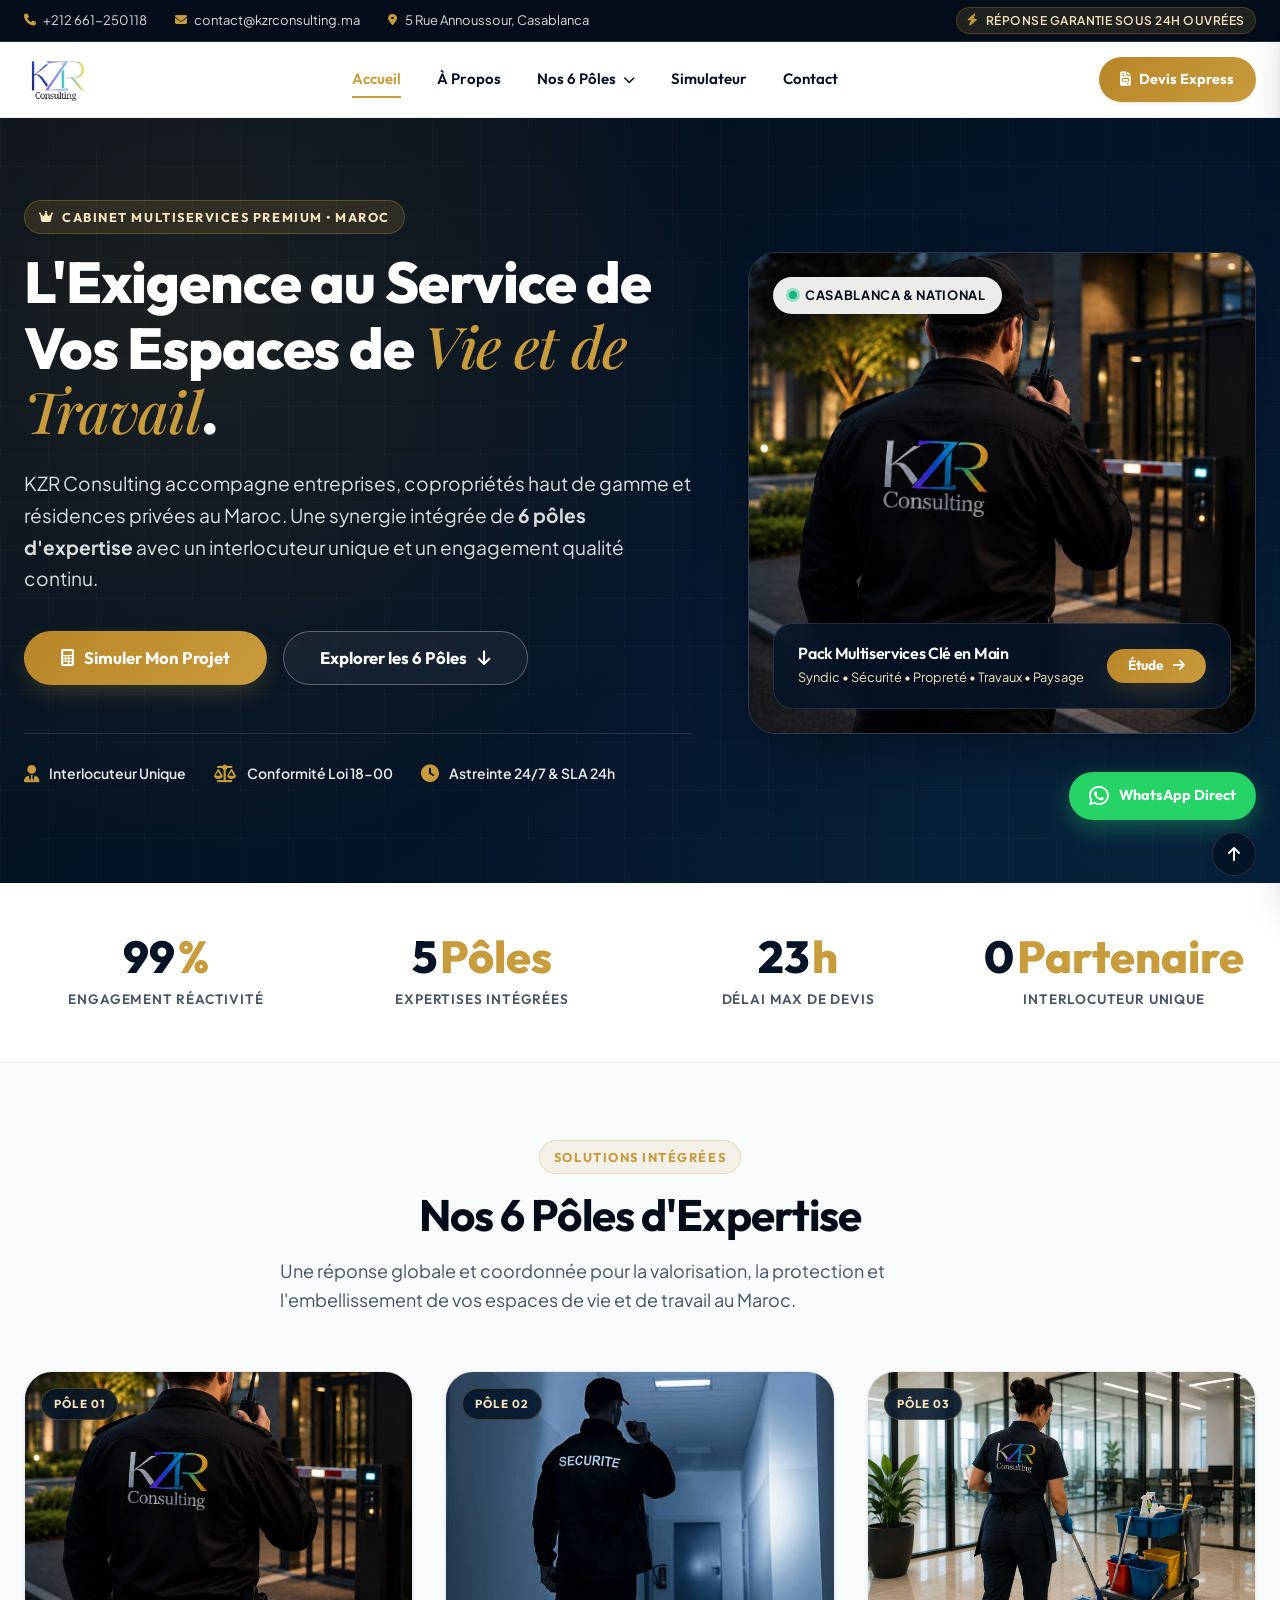
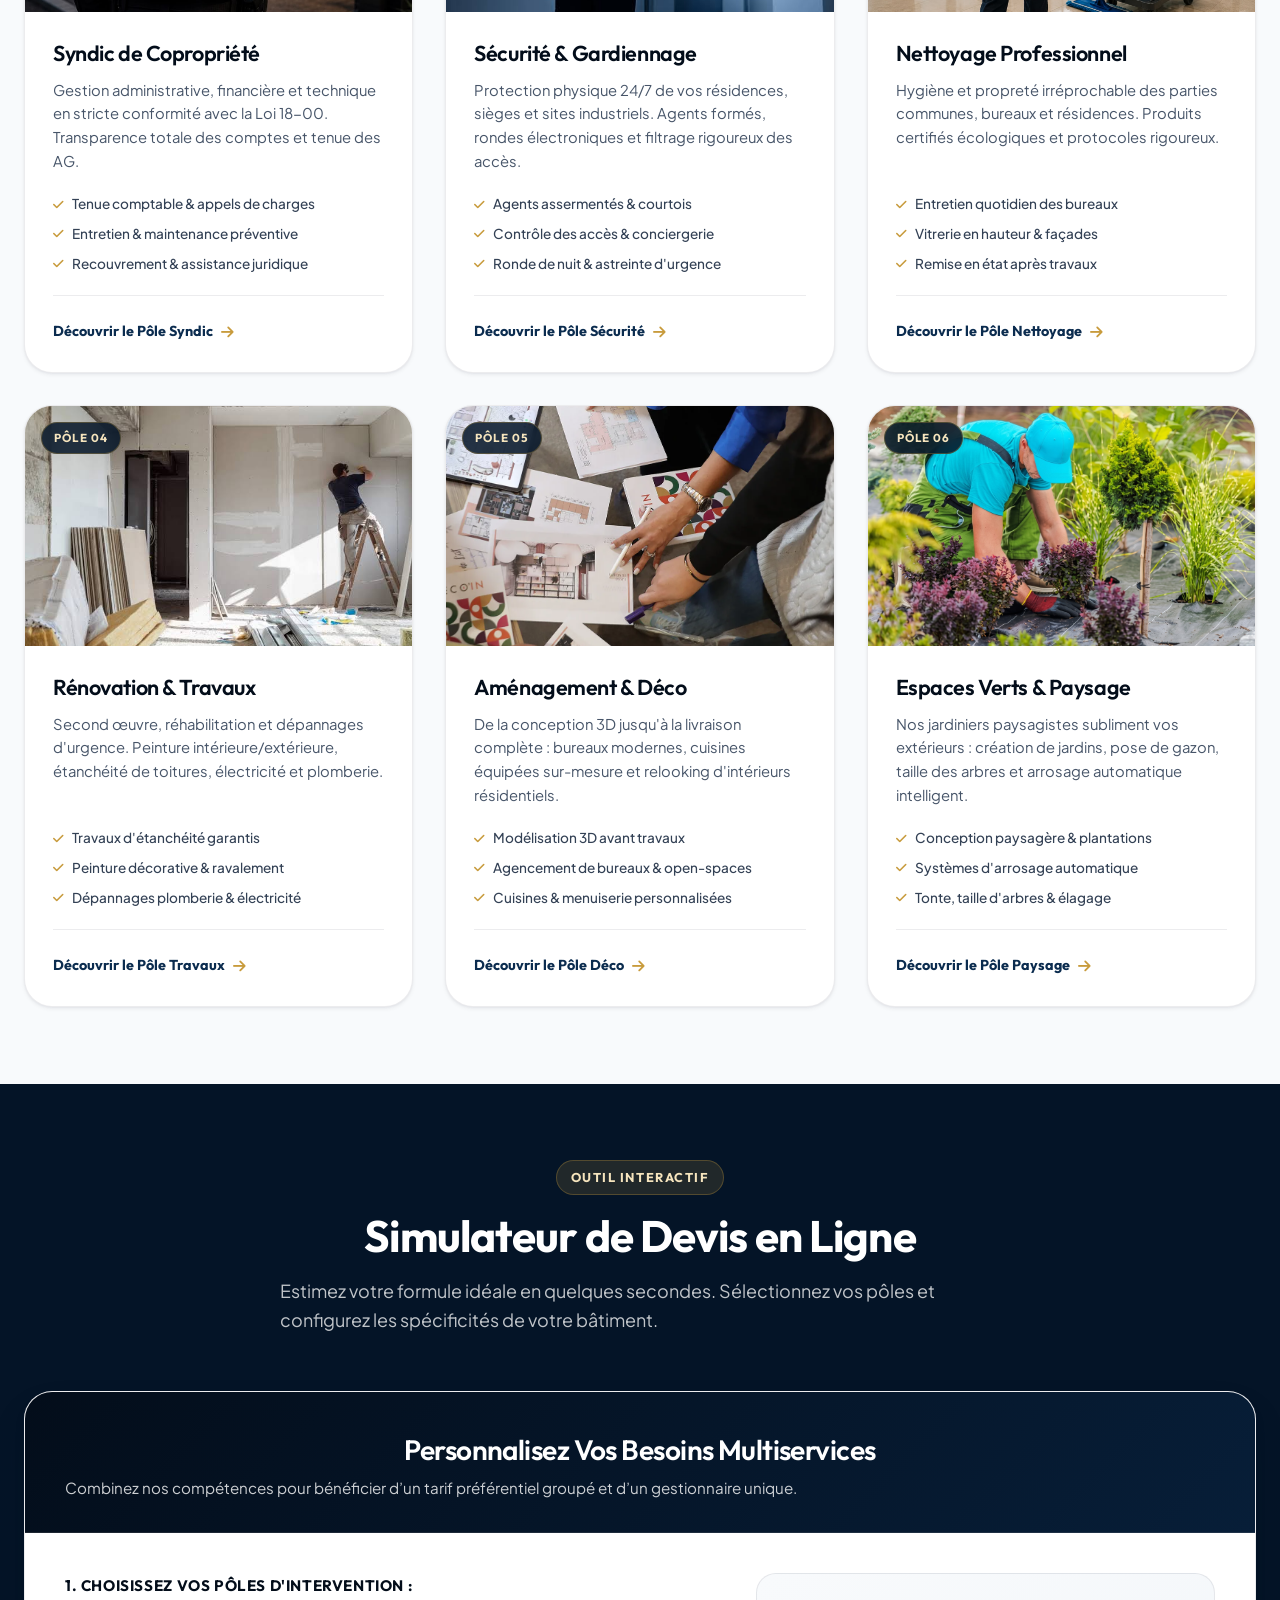
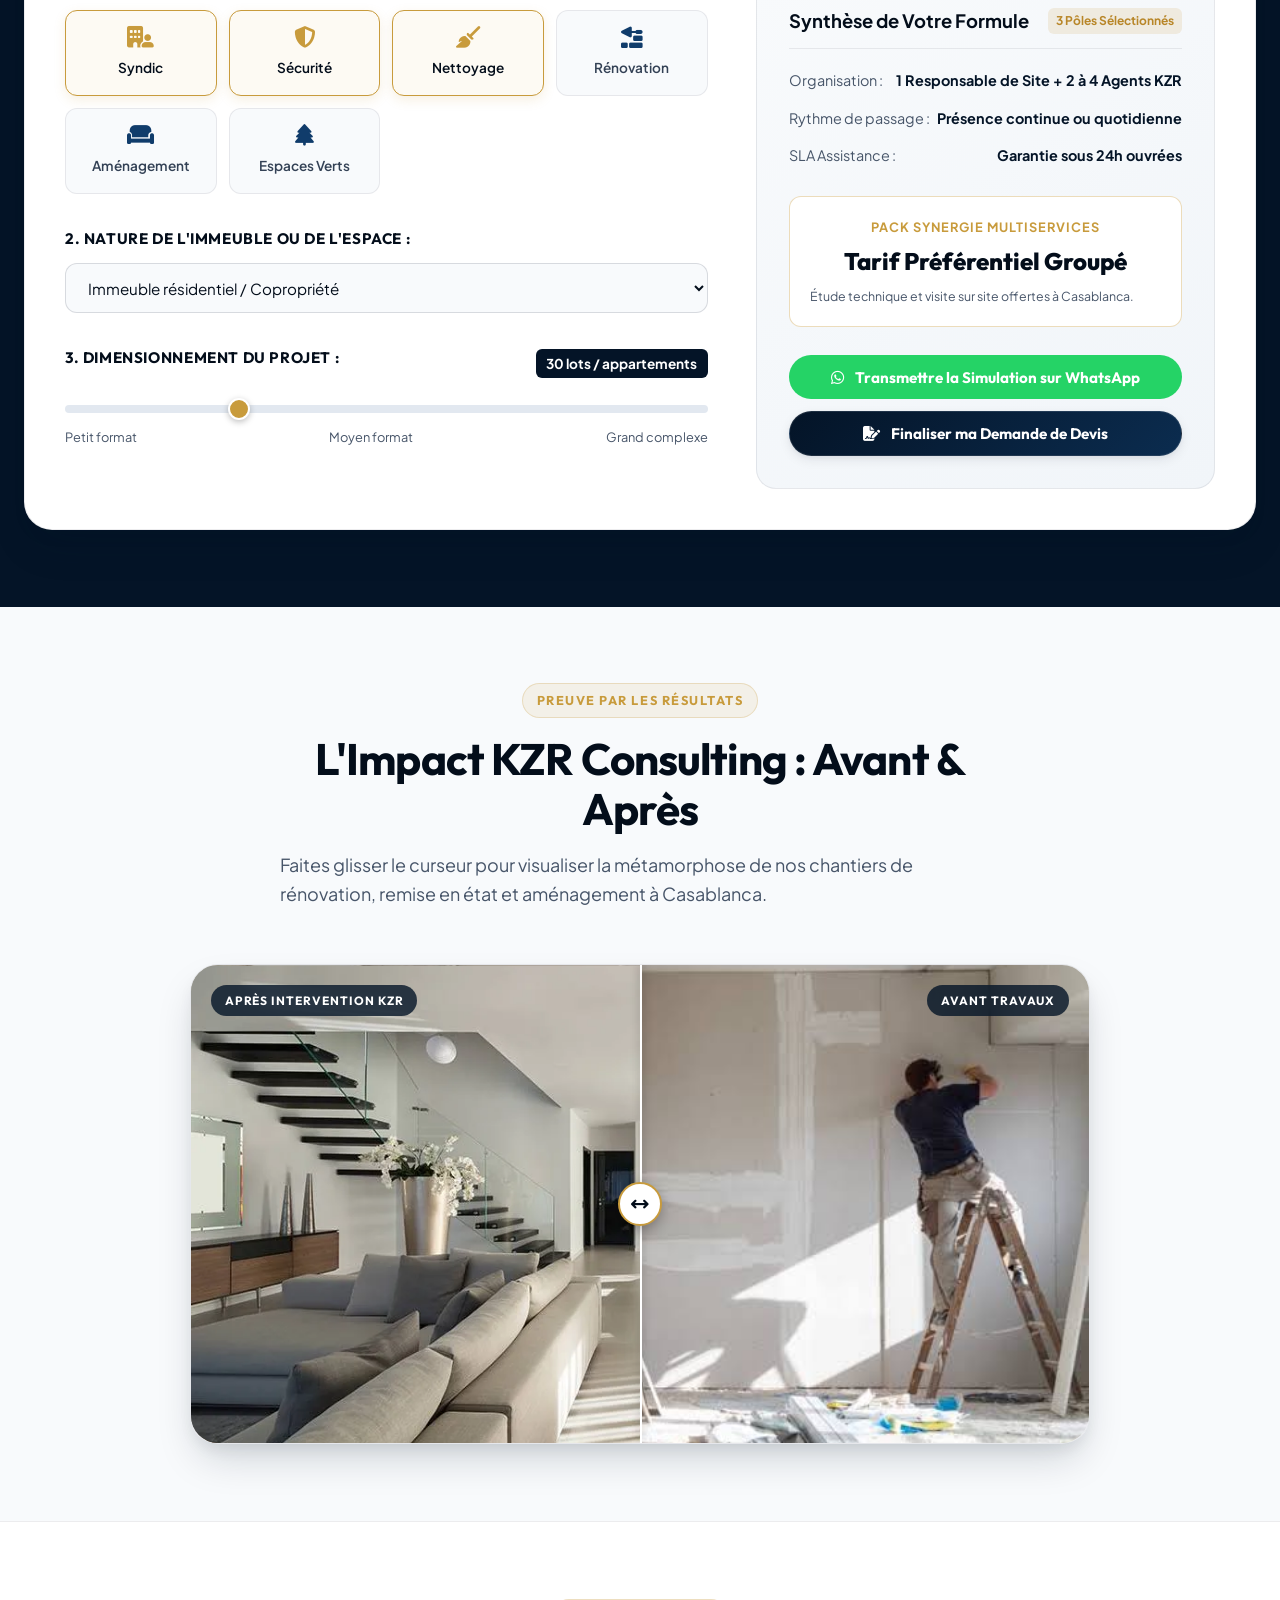
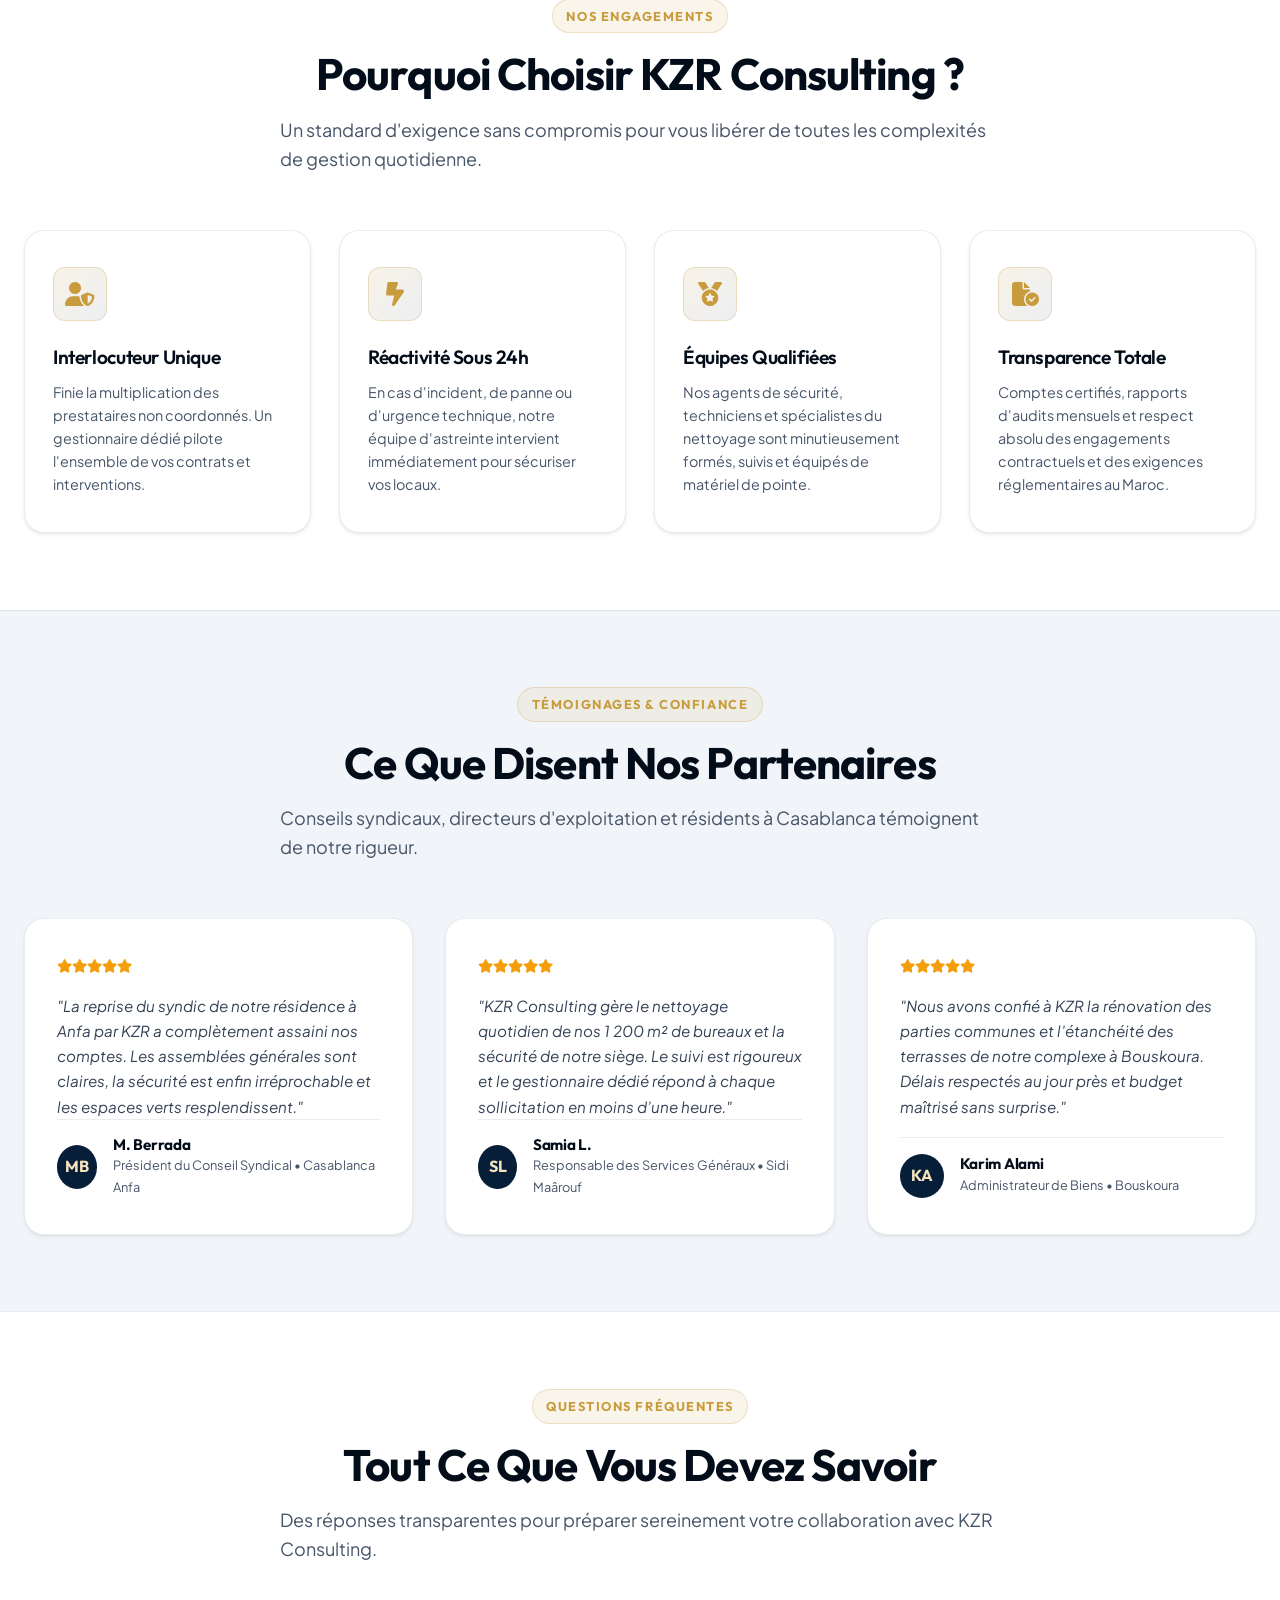
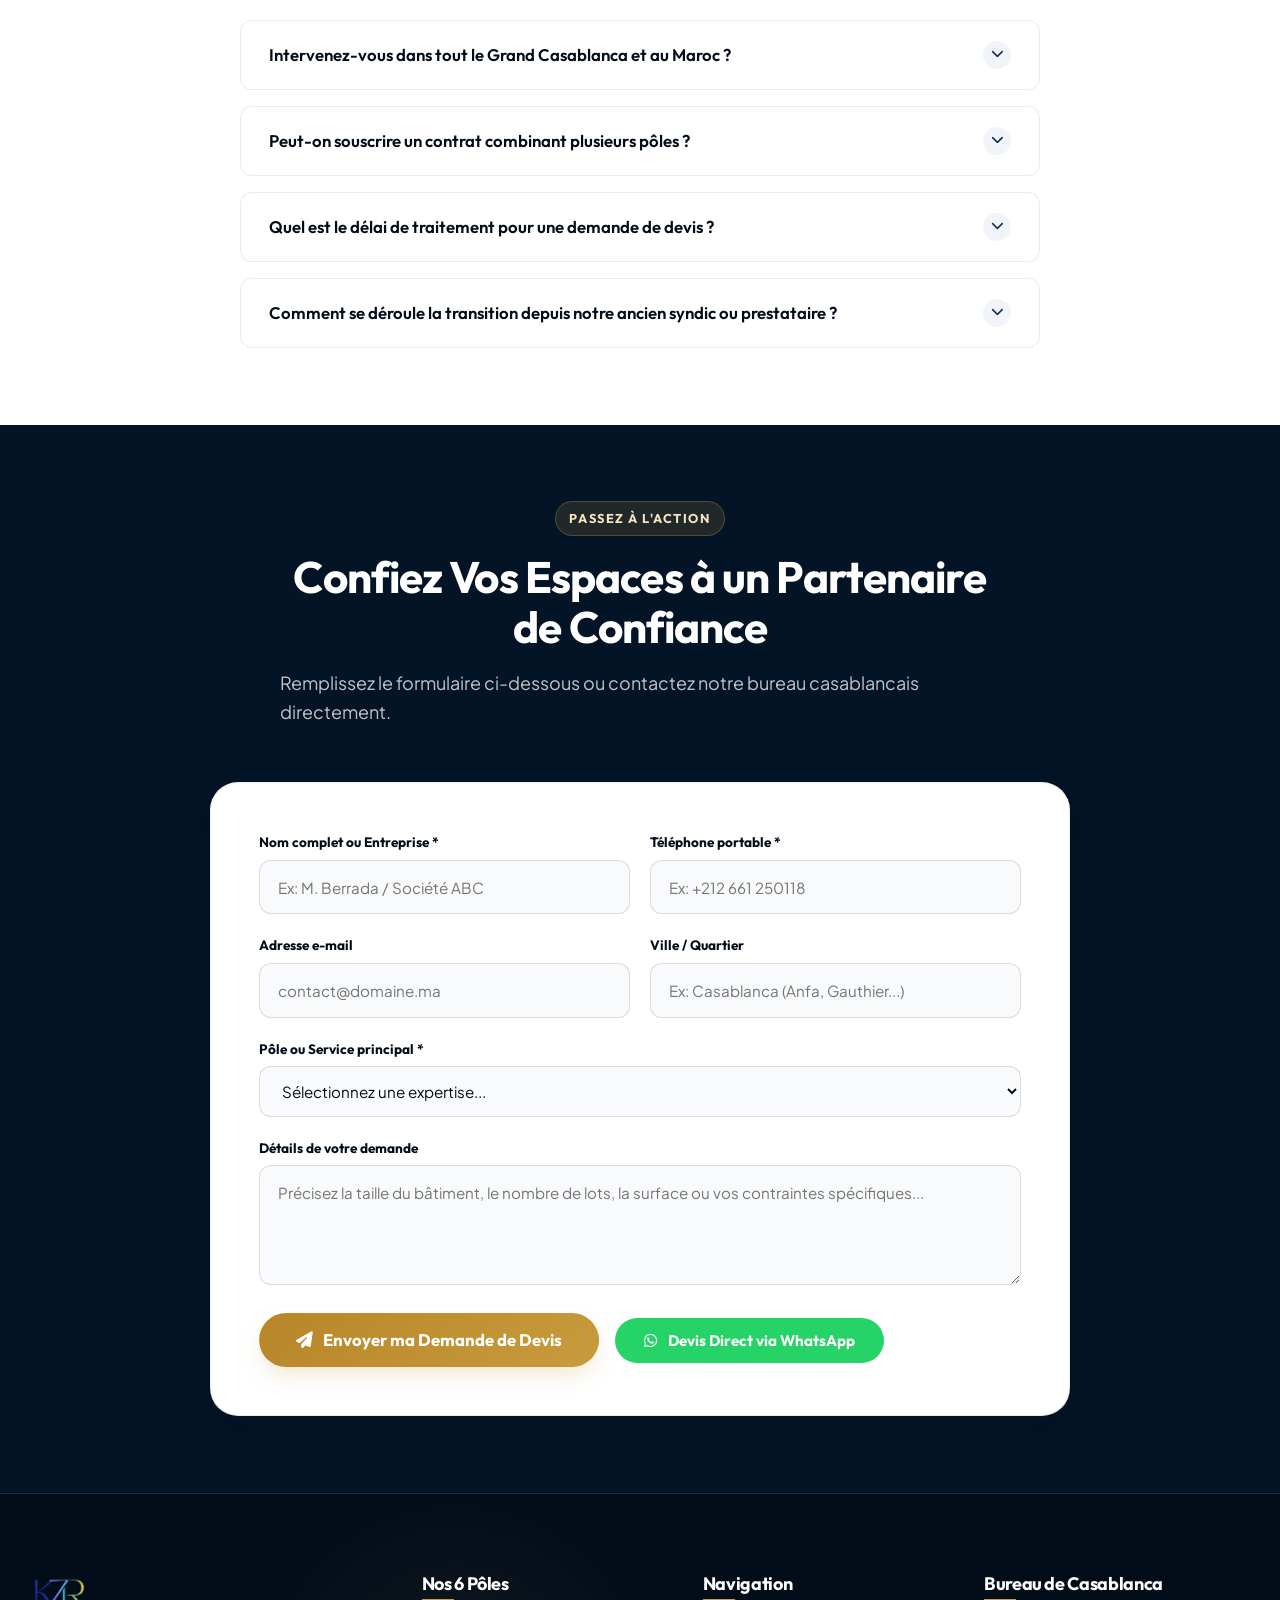
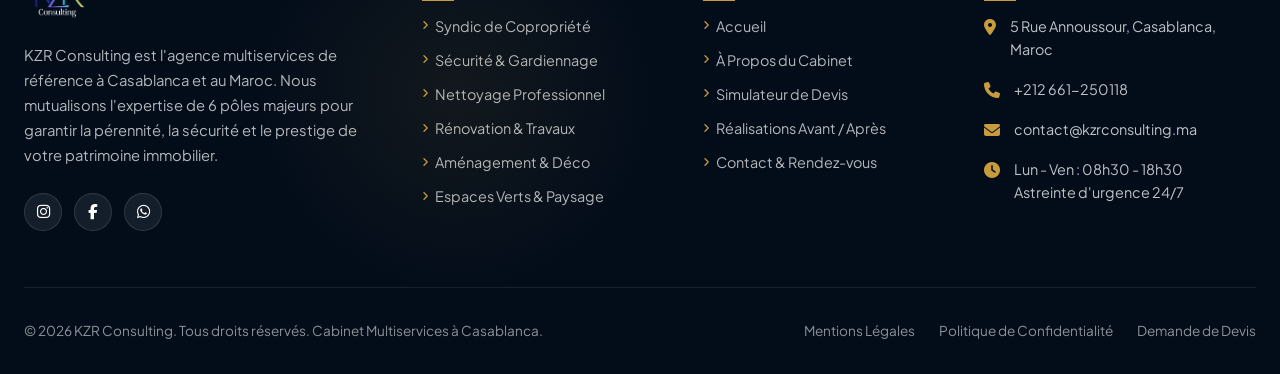
==== index.html @ 997f000b "Initial commit: KZR Consulting upgraded premium multiservices website" ====
<!DOCTYPE html>
<html lang="fr" class="scroll-smooth">
<head>
  <meta charset="UTF-8">
  <meta name="viewport" content="width=device-width, initial-scale=1.0">
  <title>KZR Consulting | Agence Multiservices Premium à Casablanca & Maroc</title>
  <meta name="description" content="KZR Consulting accompagne entreprises, copropriétés et particuliers au Maroc avec des services intégrés de syndic, sécurité, nettoyage, rénovation, aménagement et espaces verts. Devis en 24h.">
  <link rel="icon" type="image/png" href="assets/images/logo_header.png">

  <!-- Font Awesome 6 Icons -->
  <link rel="stylesheet" href="https://cdnjs.cloudflare.com/ajax/libs/font-awesome/6.5.1/css/all.min.css">

  <!-- Modular Vanilla CSS Stylesheets (No Tailwind CDN) -->
  <link rel="stylesheet" href="assets/css/variables.css">
  <link rel="stylesheet" href="assets/css/base.css">
  <link rel="stylesheet" href="assets/css/layout.css">
  <link rel="stylesheet" href="assets/css/components.css">
  <link rel="stylesheet" href="assets/css/pages.css">
</head>
<body>

  <!-- ==================== TOP CONTACT & SLA BAR ==================== -->
  <aside class="kzr-topbar" aria-label="Informations de contact rapide">
    <div class="container kzr-topbar-inner">
      <div class="kzr-topbar-info">
        <a href="tel:+212661250118" class="kzr-topbar-link">
          <i class="fa-solid fa-phone"></i>
          <span>+212 661-250118</span>
        </a>
        <a href="mailto:contact@kzrconsulting.ma" class="kzr-topbar-link">
          <i class="fa-solid fa-envelope"></i>
          <span>contact@kzrconsulting.ma</span>
        </a>
        <span class="kzr-topbar-link">
          <i class="fa-solid fa-location-dot"></i>
          <span>5 Rue Annoussour, Casablanca</span>
        </span>
      </div>
      <div class="kzr-topbar-sla">
        <i class="fa-solid fa-bolt"></i>
        <span>Réponse garantie sous 24h ouvrées</span>
      </div>
    </div>
  </aside>

  <!-- ==================== MAIN HEADER & NAVIGATION ==================== -->
  <header class="kzr-header">
    <div class="container kzr-header-inner">
      <!-- Brand Logo -->
      <a href="index.html" class="kzr-brand" aria-label="KZR Consulting — Accueil">
        <img src="assets/images/logo_header.png" alt="Logo KZR Consulting" class="kzr-brand-logo">
      </a>

      <!-- Desktop Navigation Menu -->
      <nav class="kzr-nav-desktop" aria-label="Navigation principale">
        <ul class="kzr-nav-list">
          <li class="kzr-nav-item">
            <a href="index.html" class="kzr-nav-link active">Accueil</a>
          </li>
          <li class="kzr-nav-item">
            <a href="a-propos.html" class="kzr-nav-link">À Propos</a>
          </li>
          
          <!-- Dropdown Services Mega Menu -->
          <li class="kzr-nav-item">
            <a href="#les-poles" class="kzr-nav-link kzr-dropdown-toggle" id="services-menu-btn" aria-haspopup="true">
              <span>Nos 6 Pôles</span>
              <i class="fa-solid fa-chevron-down"></i>
            </a>
            <div class="kzr-dropdown-menu" role="menu" aria-labelledby="services-menu-btn">
              <div class="kzr-dropdown-grid">
                <a href="syndic.html" class="kzr-dropdown-card" role="menuitem">
                  <div class="kzr-dropdown-icon"><i class="fa-solid fa-building-user"></i></div>
                  <div class="kzr-dropdown-content">
                    <h4>Syndic de Copropriété</h4>
                    <p>Gestion rigoureuse, loi 18-00 & finances claires</p>
                  </div>
                </a>
                <a href="securite.html" class="kzr-dropdown-card" role="menuitem">
                  <div class="kzr-dropdown-icon"><i class="fa-solid fa-shield-halved"></i></div>
                  <div class="kzr-dropdown-content">
                    <h4>Sécurité & Gardiennage</h4>
                    <p>Protection 24/7, contrôle d'accès & rondes</p>
                  </div>
                </a>
                <a href="nettoyage.html" class="kzr-dropdown-card" role="menuitem">
                  <div class="kzr-dropdown-icon"><i class="fa-solid fa-broom"></i></div>
                  <div class="kzr-dropdown-content">
                    <h4>Nettoyage Professionnel</h4>
                    <p>Bureaux, copropriétés, vitres & remise en état</p>
                  </div>
                </a>
                <a href="renovation.html" class="kzr-dropdown-card" role="menuitem">
                  <div class="kzr-dropdown-icon"><i class="fa-solid fa-trowel-bricks"></i></div>
                  <div class="kzr-dropdown-content">
                    <h4>Rénovation & Travaux</h4>
                    <p>Second œuvre, peinture, étanchéité & plomberie</p>
                  </div>
                </a>
                <a href="amenagement-decoration.html" class="kzr-dropdown-card" role="menuitem">
                  <div class="kzr-dropdown-icon"><i class="fa-solid fa-couch"></i></div>
                  <div class="kzr-dropdown-content">
                    <h4>Aménagement & Déco</h4>
                    <p>Conception 3D, agencement de bureaux & cuisines</p>
                  </div>
                </a>
                <a href="espaces-verts.html" class="kzr-dropdown-card" role="menuitem">
                  <div class="kzr-dropdown-icon"><i class="fa-solid fa-tree"></i></div>
                  <div class="kzr-dropdown-content">
                    <h4>Espaces Verts & Paysage</h4>
                    <p>Création de jardins, arrosage auto & entretien</p>
                  </div>
                </a>
              </div>
            </div>
          </li>

          <li class="kzr-nav-item">
            <a href="#simulateur" class="kzr-nav-link">Simulateur</a>
          </li>
          <li class="kzr-nav-item">
            <a href="contact.html" class="kzr-nav-link">Contact</a>
          </li>
        </ul>
      </nav>

      <!-- Action Button & Mobile Toggle -->
      <div class="kzr-header-actions">
        <a href="#devis" class="kzr-nav-btn kzr-btn-quote">
          <i class="fa-solid fa-file-invoice"></i>
          <span>Devis Express</span>
        </a>
        <button type="button" class="kzr-menu-toggle" aria-label="Ouvrir le menu">
          <i class="fa-solid fa-bars"></i>
        </button>
      </div>
    </div>
  </header>

  <!-- ==================== MOBILE DRAWER & BACKDROP ==================== -->
  <div class="kzr-drawer-backdrop"></div>
  <aside class="kzr-mobile-drawer" aria-label="Menu mobile">
    <div class="kzr-drawer-header">
      <img src="assets/images/logo_header.png" alt="KZR Consulting" style="height: 38px;">
      <button type="button" class="kzr-drawer-close" aria-label="Fermer le menu">
        <i class="fa-solid fa-xmark"></i>
      </button>
    </div>
    <div class="kzr-drawer-body">
      <ul class="kzr-drawer-list">
        <li><a href="index.html" class="kzr-drawer-link active">Accueil</a></li>
        <li><a href="a-propos.html" class="kzr-drawer-link">À Propos</a></li>
        <li>
          <a href="#" class="kzr-drawer-link kzr-drawer-submenu-toggle">
            <span>Nos 6 Pôles d'Expertise</span>
            <i class="fa-solid fa-chevron-down"></i>
          </a>
          <ul class="kzr-drawer-sublist">
            <li><a href="syndic.html" class="kzr-drawer-sublink"><i class="fa-solid fa-building-user"></i> Syndic de Copropriété</a></li>
            <li><a href="securite.html" class="kzr-drawer-sublink"><i class="fa-solid fa-shield-halved"></i> Sécurité & Gardiennage</a></li>
            <li><a href="nettoyage.html" class="kzr-drawer-sublink"><i class="fa-solid fa-broom"></i> Nettoyage Professionnel</a></li>
            <li><a href="renovation.html" class="kzr-drawer-sublink"><i class="fa-solid fa-trowel-bricks"></i> Rénovation & Travaux</a></li>
            <li><a href="amenagement-decoration.html" class="kzr-drawer-sublink"><i class="fa-solid fa-couch"></i> Aménagement & Déco</a></li>
            <li><a href="espaces-verts.html" class="kzr-drawer-sublink"><i class="fa-solid fa-tree"></i> Espaces Verts</a></li>
          </ul>
        </li>
        <li><a href="#simulateur" class="kzr-drawer-link">Simulateur de Devis</a></li>
        <li><a href="contact.html" class="kzr-drawer-link">Contact</a></li>
      </ul>
    </div>
    <div class="kzr-drawer-footer">
      <a href="#devis" class="kzr-btn kzr-btn-gold kzr-drawer-cta">
        <i class="fa-solid fa-file-invoice"></i>
        <span>Demander un Devis</span>
      </a>
      <div class="kzr-drawer-contact-info">
        <div><i class="fa-solid fa-phone" style="color: var(--accent-gold);"></i> +212 661-250118</div>
        <div><i class="fa-solid fa-envelope" style="color: var(--accent-gold);"></i> contact@kzrconsulting.ma</div>
        <div><i class="fa-solid fa-location-dot" style="color: var(--accent-gold);"></i> 5 Rue Annoussour, Casablanca</div>
      </div>
    </div>
  </aside>

  <!-- ==================== HERO SECTION ==================== -->
  <section class="kzr-hero">
    <div class="kzr-hero-pattern"></div>
    <div class="container kzr-hero-grid">
      <div class="kzr-hero-content">
        <span class="eyebrow eyebrow-dark">
          <i class="fa-solid fa-crown"></i>
          Cabinet Multiservices Premium • Maroc
        </span>
        <h1 class="kzr-hero-title">
          L'Exigence au Service de Vos Espaces de <span class="luxury-serif">Vie et de Travail</span>.
        </h1>
        <p class="kzr-hero-desc">
          KZR Consulting accompagne entreprises, copropriétés haut de gamme et résidences privées au Maroc. 
          Une synergie intégrée de <strong>6 pôles d'expertise</strong> avec un interlocuteur unique et un engagement qualité continu.
        </p>

        <div class="kzr-hero-actions">
          <a href="#simulateur" class="kzr-btn kzr-btn-gold kzr-btn-lg">
            <i class="fa-solid fa-calculator"></i>
            <span>Simuler Mon Projet</span>
          </a>
          <a href="#les-poles" class="kzr-btn kzr-btn-outline-white kzr-btn-lg">
            <span>Explorer les 6 Pôles</span>
            <i class="fa-solid fa-arrow-down"></i>
          </a>
        </div>

        <div class="kzr-hero-badges">
          <div class="kzr-hero-badge-item">
            <i class="fa-solid fa-user-tie"></i>
            <span>Interlocuteur Unique</span>
          </div>
          <div class="kzr-hero-badge-item">
            <i class="fa-solid fa-scale-balanced"></i>
            <span>Conformité Loi 18-00</span>
          </div>
          <div class="kzr-hero-badge-item">
            <i class="fa-solid fa-clock"></i>
            <span>Astreinte 24/7 & SLA 24h</span>
          </div>
        </div>
      </div>

      <!-- Hero Visual Showcase -->
      <div class="kzr-hero-visual">
        <div class="kzr-hero-card-stack">
          <div class="kzr-hero-floating-pill">
            <span class="kzr-pulse-dot"></span>
            <span>Casablanca & National</span>
          </div>
          <img src="assets/images/syndic-copropriete-casablanca.jpg" alt="Gestion immobilière et multiservices KZR Consulting" class="kzr-hero-main-img">
          <div class="kzr-hero-overlay-card">
            <div class="kzr-hero-overlay-info">
              <h4>Pack Multiservices Clé en Main</h4>
              <p>Syndic • Sécurité • Propreté • Travaux • Paysage</p>
            </div>
            <a href="contact.html" class="kzr-btn kzr-btn-sm kzr-btn-gold">
              <span>Étude</span>
              <i class="fa-solid fa-arrow-right"></i>
            </a>
          </div>
        </div>
      </div>
    </div>
  </section>

  <!-- ==================== ANIMATED STATS / METRICS ==================== -->
  <section class="kzr-stats-section" aria-label="Chiffres clés">
    <div class="container kzr-stats-grid">
      <div class="kzr-stat-item">
        <div class="kzr-stat-number" data-target="100" data-suffix="%">100%</div>
        <div class="kzr-stat-label">Engagement Réactivité</div>
      </div>
      <div class="kzr-stat-item">
        <div class="kzr-stat-number" data-target="6" data-suffix=" Pôles">6 Pôles</div>
        <div class="kzr-stat-label">Expertises Intégrées</div>
      </div>
      <div class="kzr-stat-item">
        <div class="kzr-stat-number" data-target="24" data-suffix="h">24h</div>
        <div class="kzr-stat-label">Délai Max de Devis</div>
      </div>
      <div class="kzr-stat-item">
        <div class="kzr-stat-number" data-target="1" data-suffix=" Partenaire">1 Partenaire</div>
        <div class="kzr-stat-label">Interlocuteur Unique</div>
      </div>
    </div>
  </section>

  <!-- ==================== THE 6 PÔLES D'EXPERTISE ==================== -->
  <section class="section" id="les-poles">
    <div class="container">
      <div class="section-header">
        <span class="eyebrow">Solutions Intégrées</span>
        <h2 class="section-title">Nos 6 Pôles d'Expertise</h2>
        <p class="section-subtitle">
          Une réponse globale et coordonnée pour la valorisation, la protection et l'embellissement de vos espaces de vie et de travail au Maroc.
        </p>
      </div>

      <div class="kzr-poles-grid">
        <!-- Pôle 01: Syndic -->
        <article class="kzr-pole-card">
          <div class="kzr-pole-thumb">
            <span class="kzr-pole-tag">Pôle 01</span>
            <img src="assets/images/syndic-copropriete-casablanca.jpg" alt="Syndic de copropriété à Casablanca" class="kzr-pole-img">
          </div>
          <div class="kzr-pole-body">
            <h3 class="kzr-pole-title">Syndic de Copropriété</h3>
            <p class="kzr-pole-desc">
              Gestion administrative, financière et technique en stricte conformité avec la Loi 18-00. Transparence totale des comptes et tenue des AG.
            </p>
            <div class="kzr-pole-features">
              <div class="kzr-pole-feature-item"><i class="fa-solid fa-check"></i> Tenue comptable & appels de charges</div>
              <div class="kzr-pole-feature-item"><i class="fa-solid fa-check"></i> Entretien & maintenance préventive</div>
              <div class="kzr-pole-feature-item"><i class="fa-solid fa-check"></i> Recouvrement & assistance juridique</div>
            </div>
            <div class="kzr-pole-footer">
              <a href="syndic.html" class="kzr-pole-link">
                <span>Découvrir le Pôle Syndic</span>
                <i class="fa-solid fa-arrow-right"></i>
              </a>
            </div>
          </div>
        </article>

        <!-- Pôle 02: Sécurité -->
        <article class="kzr-pole-card">
          <div class="kzr-pole-thumb">
            <span class="kzr-pole-tag">Pôle 02</span>
            <img src="assets/images/securite-gardiennage-casablanca.jpg" alt="Sécurité et gardiennage à Casablanca" class="kzr-pole-img">
          </div>
          <div class="kzr-pole-body">
            <h3 class="kzr-pole-title">Sécurité & Gardiennage</h3>
            <p class="kzr-pole-desc">
              Protection physique 24/7 de vos résidences, sièges et sites industriels. Agents formés, rondes électroniques et filtrage rigoureux des accès.
            </p>
            <div class="kzr-pole-features">
              <div class="kzr-pole-feature-item"><i class="fa-solid fa-check"></i> Agents assermentés & courtois</div>
              <div class="kzr-pole-feature-item"><i class="fa-solid fa-check"></i> Contrôle des accès & conciergerie</div>
              <div class="kzr-pole-feature-item"><i class="fa-solid fa-check"></i> Ronde de nuit & astreinte d'urgence</div>
            </div>
            <div class="kzr-pole-footer">
              <a href="securite.html" class="kzr-pole-link">
                <span>Découvrir le Pôle Sécurité</span>
                <i class="fa-solid fa-arrow-right"></i>
              </a>
            </div>
          </div>
        </article>

        <!-- Pôle 03: Nettoyage -->
        <article class="kzr-pole-card">
          <div class="kzr-pole-thumb">
            <span class="kzr-pole-tag">Pôle 03</span>
            <img src="assets/images/nettoyage-professionnel-casablanca.jpg" alt="Nettoyage professionnel à Casablanca" class="kzr-pole-img">
          </div>
          <div class="kzr-pole-body">
            <h3 class="kzr-pole-title">Nettoyage Professionnel</h3>
            <p class="kzr-pole-desc">
              Hygiène et propreté irréprochable des parties communes, bureaux et résidences. Produits certifiés écologiques et protocoles rigoureux.
            </p>
            <div class="kzr-pole-features">
              <div class="kzr-pole-feature-item"><i class="fa-solid fa-check"></i> Entretien quotidien des bureaux</div>
              <div class="kzr-pole-feature-item"><i class="fa-solid fa-check"></i> Vitrerie en hauteur & façades</div>
              <div class="kzr-pole-feature-item"><i class="fa-solid fa-check"></i> Remise en état après travaux</div>
            </div>
            <div class="kzr-pole-footer">
              <a href="nettoyage.html" class="kzr-pole-link">
                <span>Découvrir le Pôle Nettoyage</span>
                <i class="fa-solid fa-arrow-right"></i>
              </a>
            </div>
          </div>
        </article>

        <!-- Pôle 04: Rénovation -->
        <article class="kzr-pole-card">
          <div class="kzr-pole-thumb">
            <span class="kzr-pole-tag">Pôle 04</span>
            <img src="assets/images/renovation-travaux-casablanca.jpg" alt="Rénovation et travaux à Casablanca" class="kzr-pole-img">
          </div>
          <div class="kzr-pole-body">
            <h3 class="kzr-pole-title">Rénovation & Travaux</h3>
            <p class="kzr-pole-desc">
              Second œuvre, réhabilitation et dépannages d'urgence. Peinture intérieure/extérieure, étanchéité de toitures, électricité et plomberie.
            </p>
            <div class="kzr-pole-features">
              <div class="kzr-pole-feature-item"><i class="fa-solid fa-check"></i> Travaux d'étanchéité garantis</div>
              <div class="kzr-pole-feature-item"><i class="fa-solid fa-check"></i> Peinture décorative & ravalement</div>
              <div class="kzr-pole-feature-item"><i class="fa-solid fa-check"></i> Dépannages plomberie & électricité</div>
            </div>
            <div class="kzr-pole-footer">
              <a href="renovation.html" class="kzr-pole-link">
                <span>Découvrir le Pôle Travaux</span>
                <i class="fa-solid fa-arrow-right"></i>
              </a>
            </div>
          </div>
        </article>

        <!-- Pôle 05: Aménagement & Déco -->
        <article class="kzr-pole-card">
          <div class="kzr-pole-thumb">
            <span class="kzr-pole-tag">Pôle 05</span>
            <img src="assets/images/amenagement-interieur-casablanca.jpg" alt="Aménagement d'intérieur à Casablanca" class="kzr-pole-img">
          </div>
          <div class="kzr-pole-body">
            <h3 class="kzr-pole-title">Aménagement & Déco</h3>
            <p class="kzr-pole-desc">
              De la conception 3D jusqu'à la livraison complète : bureaux modernes, cuisines équipées sur-mesure et relooking d'intérieurs résidentiels.
            </p>
            <div class="kzr-pole-features">
              <div class="kzr-pole-feature-item"><i class="fa-solid fa-check"></i> Modélisation 3D avant travaux</div>
              <div class="kzr-pole-feature-item"><i class="fa-solid fa-check"></i> Agencement de bureaux & open-spaces</div>
              <div class="kzr-pole-feature-item"><i class="fa-solid fa-check"></i> Cuisines & menuiserie personnalisées</div>
            </div>
            <div class="kzr-pole-footer">
              <a href="amenagement-decoration.html" class="kzr-pole-link">
                <span>Découvrir le Pôle Déco</span>
                <i class="fa-solid fa-arrow-right"></i>
              </a>
            </div>
          </div>
        </article>

        <!-- Pôle 06: Espaces Verts -->
        <article class="kzr-pole-card">
          <div class="kzr-pole-thumb">
            <span class="kzr-pole-tag">Pôle 06</span>
            <img src="assets/images/espaces-verts-jardin-casablanca.jpg" alt="Espaces verts et jardins à Casablanca" class="kzr-pole-img">
          </div>
          <div class="kzr-pole-body">
            <h3 class="kzr-pole-title">Espaces Verts & Paysage</h3>
            <p class="kzr-pole-desc">
              Nos jardiniers paysagistes subliment vos extérieurs : création de jardins, pose de gazon, taille des arbres et arrosage automatique intelligent.
            </p>
            <div class="kzr-pole-features">
              <div class="kzr-pole-feature-item"><i class="fa-solid fa-check"></i> Conception paysagère & plantations</div>
              <div class="kzr-pole-feature-item"><i class="fa-solid fa-check"></i> Systèmes d'arrosage automatique</div>
              <div class="kzr-pole-feature-item"><i class="fa-solid fa-check"></i> Tonte, taille d'arbres & élagage</div>
            </div>
            <div class="kzr-pole-footer">
              <a href="espaces-verts.html" class="kzr-pole-link">
                <span>Découvrir le Pôle Paysage</span>
                <i class="fa-solid fa-arrow-right"></i>
              </a>
            </div>
          </div>
        </article>
      </div>
    </div>
  </section>

  <!-- ==================== INTERACTIVE MULTISERVICES ESTIMATOR ==================== -->
  <section class="section section-dark" id="simulateur">
    <div class="container">
      <div class="section-header">
        <span class="eyebrow eyebrow-dark">Outil Interactif</span>
        <h2 class="section-title">Simulateur de Devis en Ligne</h2>
        <p class="section-subtitle">
          Estimez votre formule idéale en quelques secondes. Sélectionnez vos pôles et configurez les spécificités de votre bâtiment.
        </p>
      </div>

      <div class="kzr-simulator-card" id="kzr-simulator">
        <div class="kzr-simulator-header">
          <h3>Personnalisez Vos Besoins Multiservices</h3>
          <p>Combinez nos compétences pour bénéficier d’un tarif préférentiel groupé et d’un gestionnaire unique.</p>
        </div>

        <div class="kzr-simulator-body">
          <!-- Left Controls -->
          <div class="kzr-sim-controls">
            <!-- 1. Selection of Poles -->
            <div class="kzr-sim-group">
              <label class="kzr-sim-label">1. Choisissez vos pôles d'intervention :</label>
              <div class="kzr-sim-pills">
                <label>
                  <input type="checkbox" class="kzr-sim-checkbox" value="Syndic de Copropriété" checked>
                  <div class="kzr-sim-choice">
                    <i class="fa-solid fa-building-user"></i>
                    <span>Syndic</span>
                  </div>
                </label>
                <label>
                  <input type="checkbox" class="kzr-sim-checkbox" value="Sécurité & Gardiennage" checked>
                  <div class="kzr-sim-choice">
                    <i class="fa-solid fa-shield-halved"></i>
                    <span>Sécurité</span>
                  </div>
                </label>
                <label>
                  <input type="checkbox" class="kzr-sim-checkbox" value="Nettoyage Professionnel" checked>
                  <div class="kzr-sim-choice">
                    <i class="fa-solid fa-broom"></i>
                    <span>Nettoyage</span>
                  </div>
                </label>
                <label>
                  <input type="checkbox" class="kzr-sim-checkbox" value="Rénovation & Travaux">
                  <div class="kzr-sim-choice">
                    <i class="fa-solid fa-trowel-bricks"></i>
                    <span>Rénovation</span>
                  </div>
                </label>
                <label>
                  <input type="checkbox" class="kzr-sim-checkbox" value="Aménagement & Déco">
                  <div class="kzr-sim-choice">
                    <i class="fa-solid fa-couch"></i>
                    <span>Aménagement</span>
                  </div>
                </label>
                <label>
                  <input type="checkbox" class="kzr-sim-checkbox" value="Espaces Verts">
                  <div class="kzr-sim-choice">
                    <i class="fa-solid fa-tree"></i>
                    <span>Espaces Verts</span>
                  </div>
                </label>
              </div>
            </div>

            <!-- 2. Type of Property -->
            <div class="kzr-sim-group">
              <label class="kzr-sim-label" for="sim-property-type">2. Nature de l'immeuble ou de l'espace :</label>
              <select id="sim-property-type" class="kzr-form-select">
                <option value="Immeuble résidentiel / Copropriété">Immeuble résidentiel / Copropriété</option>
                <option value="Résidence fermée / Lotissement">Résidence fermée / Lotissement sécurisé</option>
                <option value="Bureaux d'entreprise / Siège social">Bureaux d'entreprise / Siège social</option>
                <option value="Local commercial / Showroom">Local commercial / Showroom / Clinique</option>
                <option value="Villa de prestige / Domaine privé">Villa de prestige / Domaine privé</option>
              </select>
            </div>

            <!-- 3. Size / Scope Range -->
            <div class="kzr-sim-group">
              <div style="display: flex; justify-content: space-between; align-items: center;">
                <label class="kzr-sim-label" for="sim-size-slider">3. Dimensionnement du projet :</label>
                <span class="kzr-range-val-badge" id="sim-size-val">30 lots / appartements</span>
              </div>
              <div class="kzr-range-wrapper">
                <input type="range" id="sim-size-slider" class="kzr-range-slider" min="5" max="100" value="30" step="5">
                <div class="kzr-range-labels">
                  <span>Petit format</span>
                  <span>Moyen format</span>
                  <span>Grand complexe</span>
                </div>
              </div>
            </div>
          </div>

          <!-- Right Result Recommendation -->
          <div class="kzr-sim-result-box">
            <div>
              <div class="kzr-sim-result-title">
                <span>Synthèse de Votre Formule</span>
                <span class="kzr-sim-result-badge" id="sim-out-count">3 Pôles Sélectionnés</span>
              </div>

              <div class="kzr-sim-summary-list">
                <div class="kzr-sim-summary-item">
                  <span class="label">Organisation :</span>
                  <span class="val" id="sim-out-team">1 Responsable de Site + Agents</span>
                </div>
                <div class="kzr-sim-summary-item">
                  <span class="label">Rythme de passage :</span>
                  <span class="val" id="sim-out-freq">Présence continue ou quotidienne</span>
                </div>
                <div class="kzr-sim-summary-item">
                  <span class="label">SLA Assistance :</span>
                  <span class="val">Garantie sous 24h ouvrées</span>
                </div>
              </div>

              <div class="kzr-sim-tier-box">
                <div class="kzr-sim-tier-name" id="sim-out-tier-name">Pack Synergie Multiservices</div>
                <div class="kzr-sim-tier-estimate" id="sim-out-tier-est">Tarif Préférentiel Groupé</div>
                <p style="font-size: 0.775rem; color: var(--text-muted); margin-top: 0.25rem;">Étude technique et visite sur site offertes à Casablanca.</p>
              </div>
            </div>

            <div class="kzr-sim-actions">
              <a href="#" id="sim-whatsapp-btn" target="_blank" class="kzr-btn" style="background: #25D366; color: #fff;">
                <i class="fa-brands fa-whatsapp"></i>
                <span>Transmettre la Simulation sur WhatsApp</span>
              </a>
              <a href="#devis" id="sim-quote-btn" class="kzr-btn kzr-btn-primary">
                <i class="fa-solid fa-file-signature"></i>
                <span>Finaliser ma Demande de Devis</span>
              </a>
            </div>
          </div>
        </div>
      </div>
    </div>
  </section>

  <!-- ==================== BEFORE / AFTER TRANSFORMATION SHOWCASE ==================== -->
  <section class="section" id="avant-apres">
    <div class="container">
      <div class="section-header">
        <span class="eyebrow">Preuve par les Résultats</span>
        <h2 class="section-title">L'Impact KZR Consulting : Avant & Après</h2>
        <p class="section-subtitle">
          Faites glisser le curseur pour visualiser la métamorphose de nos chantiers de rénovation, remise en état et aménagement à Casablanca.
        </p>
      </div>

      <div class="kzr-ba-container" aria-label="Comparatif interactif avant après">
        <!-- Before Image (Base background) -->
        <img src="assets/images/renovation-travaux-casablanca.jpg" alt="Espace avant intervention KZR" class="kzr-ba-img">
        <span class="kzr-ba-badge kzr-ba-badge-before">Avant Travaux</span>

        <!-- After Image (Revealed by dragging slider) -->
        <div class="kzr-ba-after">
          <img src="assets/images/amenagement-interieur.jpg" alt="Espace après rénovation haut de gamme KZR">
          <span class="kzr-ba-badge kzr-ba-badge-after">Après Intervention KZR</span>
        </div>

        <div class="kzr-ba-divider"></div>

        <!-- Slider Handle -->
        <div class="kzr-ba-handle" title="Glisser pour comparer">
          <i class="fa-solid fa-arrows-left-right"></i>
        </div>
      </div>
    </div>
  </section>

  <!-- ==================== WHY CHOOSE US / VALUE PILLARS ==================== -->
  <section class="section" style="background-color: var(--color-white); border-top: 1px solid var(--border-light);">
    <div class="container">
      <div class="section-header">
        <span class="eyebrow">Nos Engagements</span>
        <h2 class="section-title">Pourquoi Choisir KZR Consulting ?</h2>
        <p class="section-subtitle">
          Un standard d'exigence sans compromis pour vous libérer de toutes les complexités de gestion quotidienne.
        </p>
      </div>

      <div class="kzr-pillars-grid">
        <div class="kzr-pillar-card">
          <div class="kzr-pillar-icon"><i class="fa-solid fa-user-shield"></i></div>
          <h3 class="kzr-pillar-title">Interlocuteur Unique</h3>
          <p class="kzr-pillar-desc">
            Finie la multiplication des prestataires non coordonnés. Un gestionnaire dédié pilote l'ensemble de vos contrats et interventions.
          </p>
        </div>

        <div class="kzr-pillar-card">
          <div class="kzr-pillar-icon"><i class="fa-solid fa-bolt-lightning"></i></div>
          <h3 class="kzr-pillar-title">Réactivité Sous 24h</h3>
          <p class="kzr-pillar-desc">
            En cas d'incident, de panne ou d'urgence technique, notre équipe d'astreinte intervient immédiatement pour sécuriser vos locaux.
          </p>
        </div>

        <div class="kzr-pillar-card">
          <div class="kzr-pillar-icon"><i class="fa-solid fa-medal"></i></div>
          <h3 class="kzr-pillar-title">Équipes Qualifiées</h3>
          <p class="kzr-pillar-desc">
            Nos agents de sécurité, techniciens et spécialistes du nettoyage sont minutieusement formés, suivis et équipés de matériel de pointe.
          </p>
        </div>

        <div class="kzr-pillar-card">
          <div class="kzr-pillar-icon"><i class="fa-solid fa-file-circle-check"></i></div>
          <h3 class="kzr-pillar-title">Transparence Totale</h3>
          <p class="kzr-pillar-desc">
            Comptes certifiés, rapports d'audits mensuels et respect absolu des engagements contractuels et des exigences réglementaires au Maroc.
          </p>
        </div>
      </div>
    </div>
  </section>

  <!-- ==================== TESTIMONIALS & CLIENT TRUST ==================== -->
  <section class="section" style="background-color: var(--color-slate-100); border-top: 1px solid var(--border-light);">
    <div class="container">
      <div class="section-header">
        <span class="eyebrow">Témoignages & Confiance</span>
        <h2 class="section-title">Ce Que Disent Nos Partenaires</h2>
        <p class="section-subtitle">
          Conseils syndicaux, directeurs d'exploitation et résidents à Casablanca témoignent de notre rigueur.
        </p>
      </div>

      <div class="kzr-testimonials-grid">
        <div class="kzr-testimonial-card">
          <div>
            <div class="kzr-stars">
              <i class="fa-solid fa-star"></i><i class="fa-solid fa-star"></i><i class="fa-solid fa-star"></i><i class="fa-solid fa-star"></i><i class="fa-solid fa-star"></i>
            </div>
            <p class="kzr-quote-text">
              "La reprise du syndic de notre résidence à Anfa par KZR a complètement assaini nos comptes. Les assemblées générales sont claires, la sécurité est enfin irréprochable et les espaces verts resplendissent."
            </p>
          </div>
          <div class="kzr-client-info">
            <div class="kzr-client-avatar">MB</div>
            <div class="kzr-client-meta">
              <h5>M. Berrada</h5>
              <p>Président du Conseil Syndical • Casablanca Anfa</p>
            </div>
          </div>
        </div>

        <div class="kzr-testimonial-card">
          <div>
            <div class="kzr-stars">
              <i class="fa-solid fa-star"></i><i class="fa-solid fa-star"></i><i class="fa-solid fa-star"></i><i class="fa-solid fa-star"></i><i class="fa-solid fa-star"></i>
            </div>
            <p class="kzr-quote-text">
              "KZR Consulting gère le nettoyage quotidien de nos 1 200 m² de bureaux et la sécurité de notre siège. Le suivi est rigoureux et le gestionnaire dédié répond à chaque sollicitation en moins d’une heure."
            </p>
          </div>
          <div class="kzr-client-info">
            <div class="kzr-client-avatar">SL</div>
            <div class="kzr-client-meta">
              <h5>Samia L.</h5>
              <p>Responsable des Services Généraux • Sidi Maârouf</p>
            </div>
          </div>
        </div>

        <div class="kzr-testimonial-card">
          <div>
            <div class="kzr-stars">
              <i class="fa-solid fa-star"></i><i class="fa-solid fa-star"></i><i class="fa-solid fa-star"></i><i class="fa-solid fa-star"></i><i class="fa-solid fa-star"></i>
            </div>
            <p class="kzr-quote-text">
              "Nous avons confié à KZR la rénovation des parties communes et l’étanchéité des terrasses de notre complexe à Bouskoura. Délais respectés au jour près et budget maîtrisé sans surprise."
            </p>
          </div>
          <div class="kzr-client-info">
            <div class="kzr-client-avatar">KA</div>
            <div class="kzr-client-meta">
              <h5>Karim Alami</h5>
              <p>Administrateur de Biens • Bouskoura</p>
            </div>
          </div>
        </div>
      </div>
    </div>
  </section>

  <!-- ==================== FAQ ACCORDION ==================== -->
  <section class="section" style="background-color: var(--color-white); border-top: 1px solid var(--border-light);">
    <div class="container">
      <div class="section-header">
        <span class="eyebrow">Questions Fréquentes</span>
        <h2 class="section-title">Tout Ce Que Vous Devez Savoir</h2>
        <p class="section-subtitle">
          Des réponses transparentes pour préparer sereinement votre collaboration avec KZR Consulting.
        </p>
      </div>

      <div class="kzr-faq-list">
        <div class="kzr-faq-item">
          <button type="button" class="kzr-faq-trigger" aria-expanded="false">
            <span>Intervenez-vous dans tout le Grand Casablanca et au Maroc ?</span>
            <span class="kzr-faq-icon"><i class="fa-solid fa-chevron-down"></i></span>
          </button>
          <div class="kzr-faq-content">
            <div class="kzr-faq-inner">
              Oui, KZR Consulting intervient dans l'ensemble des quartiers du Grand Casablanca (Gauthier, Maârif, Anfa, Ain Diab, Racine, Sidi Maârouf, Bouskoura, Dar Bouazza, Mohammedia...) ainsi que dans les principales agglomérations du Royaume pour les projets d'envergure.
            </div>
          </div>
        </div>

        <div class="kzr-faq-item">
          <button type="button" class="kzr-faq-trigger" aria-expanded="false">
            <span>Peut-on souscrire un contrat combinant plusieurs pôles ?</span>
            <span class="kzr-faq-icon"><i class="fa-solid fa-chevron-down"></i></span>
          </button>
          <div class="kzr-faq-content">
            <div class="kzr-faq-inner">
              Absolument. KZR Consulting propose la formule <strong>Pack Multiservices</strong> permettant de regrouper par exemple le Syndic, la Sécurité, le Nettoyage et les Espaces Verts sous une convention unique avec une tarification optimisée et un gestionnaire de site dédié.
            </div>
          </div>
        </div>

        <div class="kzr-faq-item">
          <button type="button" class="kzr-faq-trigger" aria-expanded="false">
            <span>Quel est le délai de traitement pour une demande de devis ?</span>
            <span class="kzr-faq-icon"><i class="fa-solid fa-chevron-down"></i></span>
          </button>
          <div class="kzr-faq-content">
            <div class="kzr-faq-inner">
              Nos équipes techniques s'engagent à étudier votre besoin et à vous adresser une proposition tarifaire détaillée sous <strong>24 heures ouvrées</strong>, avec si nécessaire une visite préliminaire gratuite de vos installations.
            </div>
          </div>
        </div>

        <div class="kzr-faq-item">
          <button type="button" class="kzr-faq-trigger" aria-expanded="false">
            <span>Comment se déroule la transition depuis notre ancien syndic ou prestataire ?</span>
            <span class="kzr-faq-icon"><i class="fa-solid fa-chevron-down"></i></span>
          </button>
          <div class="kzr-faq-content">
            <div class="kzr-faq-inner">
              KZR Consulting prend en charge l'ensemble des démarches de passation : audit d'entrée, récupération des archives, réconciliation comptable, et continuité immédiate des services sans aucune rupture pour les résidents ou occupants.
            </div>
          </div>
        </div>
      </div>
    </div>
  </section>

  <!-- ==================== DEVIS EXPRESS & CONTACT ==================== -->
  <section class="section section-dark" id="devis">
    <div class="container">
      <div class="section-header">
        <span class="eyebrow eyebrow-dark">Passez à l'Action</span>
        <h2 class="section-title">Confiez Vos Espaces à un Partenaire de Confiance</h2>
        <p class="section-subtitle">
          Remplissez le formulaire ci-dessous ou contactez notre bureau casablancais directement.
        </p>
      </div>

      <div class="kzr-form-card" style="max-width: 860px; margin: 0 auto; color: var(--color-navy-950);">
        <form id="kzr-quote-form" novalidate>
          <div class="kzr-form-grid">
            <div class="kzr-form-group">
              <label class="kzr-form-label" for="form-name">Nom complet ou Entreprise *</label>
              <input type="text" id="form-name" class="kzr-form-input" placeholder="Ex: M. Berrada / Société ABC" required>
            </div>

            <div class="kzr-form-group">
              <label class="kzr-form-label" for="form-phone">Téléphone portable *</label>
              <input type="tel" id="form-phone" class="kzr-form-input" placeholder="Ex: +212 661 250118" required>
            </div>

            <div class="kzr-form-group">
              <label class="kzr-form-label" for="form-email">Adresse e-mail</label>
              <input type="email" id="form-email" class="kzr-form-input" placeholder="contact@domaine.ma">
            </div>

            <div class="kzr-form-group">
              <label class="kzr-form-label" for="form-city">Ville / Quartier</label>
              <input type="text" id="form-city" class="kzr-form-input" placeholder="Ex: Casablanca (Anfa, Gauthier...)">
            </div>

            <div class="kzr-form-group col-span-2">
              <label class="kzr-form-label" for="form-service">Pôle ou Service principal *</label>
              <select id="form-service" class="kzr-form-select" required>
                <option value="">Sélectionnez une expertise...</option>
                <option value="pack-multiservices">Pack Multiservices Global (Plusieurs Pôles)</option>
                <option value="Syndic de Copropriété">Syndic de Copropriété (Loi 18-00)</option>
                <option value="Sécurité & Gardiennage">Sécurité & Gardiennage 24/7</option>
                <option value="Nettoyage Professionnel">Nettoyage Professionnel & Hygiène</option>
                <option value="Rénovation & Travaux">Rénovation & Travaux de bâtiment</option>
                <option value="Aménagement & Déco">Aménagement d'Intérieur & Modélisation 3D</option>
                <option value="Espaces Verts">Espaces Verts & Entretien Paysager</option>
              </select>
            </div>

            <div class="kzr-form-group col-span-2">
              <label class="kzr-form-label" for="form-message">Détails de votre demande</label>
              <textarea id="form-message" class="kzr-form-textarea" placeholder="Précisez la taille du bâtiment, le nombre de lots, la surface ou vos contraintes spécifiques..."></textarea>
            </div>
          </div>

          <div style="margin-top: 1.75rem; display: flex; flex-wrap: wrap; gap: 1rem; align-items: center;">
            <button type="submit" class="kzr-btn kzr-btn-gold kzr-btn-lg">
              <i class="fa-solid fa-paper-plane"></i>
              <span>Envoyer ma Demande de Devis</span>
            </button>
            <button type="button" id="form-direct-wa" class="kzr-btn" style="background: #25D366; color: #fff;">
              <i class="fa-brands fa-whatsapp"></i>
              <span>Devis Direct via WhatsApp</span>
            </button>
          </div>

          <div id="form-feedback" class="kzr-form-feedback"></div>
        </form>
      </div>
    </div>
  </section>

  <!-- ==================== LUXURY FOOTER ==================== -->
  <footer class="kzr-footer">
    <div class="container">
      <div class="kzr-footer-grid">
        <!-- Col 1: Brand & Bio -->
        <div class="kzr-footer-col">
          <img src="assets/images/logo_footer.png" alt="KZR Consulting Footer Logo" class="kzr-footer-logo">
          <p class="kzr-footer-desc">
            KZR Consulting est l'agence multiservices de référence à Casablanca et au Maroc. Nous mutualisons l'expertise de 6 pôles majeurs pour garantir la pérennité, la sécurité et le prestige de votre patrimoine immobilier.
          </p>
          <div class="kzr-social-links">
            <a href="https://www.instagram.com/kzr_consulting/" target="_blank" rel="noopener" class="kzr-social-btn" aria-label="Instagram KZR Consulting">
              <i class="fa-brands fa-instagram"></i>
            </a>
            <a href="https://www.facebook.com/profile.php?id=61590665673242" target="_blank" rel="noopener" class="kzr-social-btn" aria-label="Facebook KZR Consulting">
              <i class="fa-brands fa-facebook-f"></i>
            </a>
            <a href="https://wa.me/212661250118?text=Bonjour%20KZR%20Consulting" target="_blank" rel="noopener" class="kzr-social-btn" aria-label="WhatsApp KZR Consulting">
              <i class="fa-brands fa-whatsapp"></i>
            </a>
          </div>
        </div>

        <!-- Col 2: Nos 6 Pôles -->
        <div class="kzr-footer-col">
          <h4>Nos 6 Pôles</h4>
          <nav class="kzr-footer-nav" aria-label="Liens des pôles">
            <a href="syndic.html"><i class="fa-solid fa-angle-right"></i> Syndic de Copropriété</a>
            <a href="securite.html"><i class="fa-solid fa-angle-right"></i> Sécurité & Gardiennage</a>
            <a href="nettoyage.html"><i class="fa-solid fa-angle-right"></i> Nettoyage Professionnel</a>
            <a href="renovation.html"><i class="fa-solid fa-angle-right"></i> Rénovation & Travaux</a>
            <a href="amenagement-decoration.html"><i class="fa-solid fa-angle-right"></i> Aménagement & Déco</a>
            <a href="espaces-verts.html"><i class="fa-solid fa-angle-right"></i> Espaces Verts & Paysage</a>
          </nav>
        </div>

        <!-- Col 3: Navigation rapide -->
        <div class="kzr-footer-col">
          <h4>Navigation</h4>
          <nav class="kzr-footer-nav" aria-label="Navigation rapide">
            <a href="index.html"><i class="fa-solid fa-angle-right"></i> Accueil</a>
            <a href="a-propos.html"><i class="fa-solid fa-angle-right"></i> À Propos du Cabinet</a>
            <a href="#simulateur"><i class="fa-solid fa-angle-right"></i> Simulateur de Devis</a>
            <a href="#avant-apres"><i class="fa-solid fa-angle-right"></i> Réalisations Avant / Après</a>
            <a href="contact.html"><i class="fa-solid fa-angle-right"></i> Contact & Rendez-vous</a>
          </nav>
        </div>

        <!-- Col 4: Contact & Coordonnées -->
        <div class="kzr-footer-col">
          <h4>Bureau de Casablanca</h4>
          <div class="kzr-footer-contact-list">
            <div class="kzr-footer-contact-item">
              <i class="fa-solid fa-location-dot"></i>
              <span>5 Rue Annoussour, Casablanca, Maroc</span>
            </div>
            <div class="kzr-footer-contact-item">
              <i class="fa-solid fa-phone"></i>
              <a href="tel:+212661250118" style="color: inherit;">+212 661-250118</a>
            </div>
            <div class="kzr-footer-contact-item">
              <i class="fa-solid fa-envelope"></i>
              <a href="mailto:contact@kzrconsulting.ma" style="color: inherit;">contact@kzrconsulting.ma</a>
            </div>
            <div class="kzr-footer-contact-item">
              <i class="fa-solid fa-clock"></i>
              <span>Lun - Ven : 08h30 - 18h30<br>Astreinte d'urgence 24/7</span>
            </div>
          </div>
        </div>
      </div>

      <!-- Footer Bottom -->
      <div class="kzr-footer-bottom">
        <div>
          &copy; 2026 KZR Consulting. Tous droits réservés. Cabinet Multiservices à Casablanca.
        </div>
        <div class="kzr-footer-bottom-links">
          <a href="#">Mentions Légales</a>
          <a href="#">Politique de Confidentialité</a>
          <a href="contact.html">Demande de Devis</a>
        </div>
      </div>
    </div>
  </footer>

  <!-- ==================== FLOATING ACTIONS ==================== -->
  <aside class="kzr-floating-actions" aria-label="Actions rapides flottantes">
    <a href="https://wa.me/212661250118?text=Bonjour%20KZR%20Consulting,%20je%20souhaite%20un%20devis%20personnalis%C3%A9" 
       target="_blank" rel="noopener" class="kzr-floating-whatsapp" aria-label="Contacter KZR Consulting sur WhatsApp">
      <i class="fa-brands fa-whatsapp"></i>
      <span>WhatsApp Direct</span>
    </a>
    <button type="button" class="kzr-back-to-top" aria-label="Remonter en haut de page">
      <i class="fa-solid fa-arrow-up"></i>
    </button>
  </aside>

  <!-- JavaScript Modules -->
  <script src="assets/js/main.js"></script>
  <script src="assets/js/simulator.js"></script>
  <script src="assets/js/interactive.js"></script>
  <script src="assets/js/contact.js"></script>
</body>
</html>
---- assets/css/variables.css ----
/* ==========================================================================
   KZR CONSULTING - DESIGN TOKENS & CSS VARIABLES
   Luxury Moroccan Corporate Multiservices Theme
   ========================================================================== */

:root {
  /* --- Primary Color Palette --- */
  --color-navy-950: #030d1a;
  --color-navy-900: #041427;
  --color-navy-850: #071e38;
  --color-navy-800: #0b2c4f;
  --color-navy-700: #103c6b;
  --color-navy-600: #18528f;
  
  /* --- Luxury Accent Colors --- */
  --color-gold-900: #8c671b;
  --color-gold-700: #b88628;
  --color-gold:     #c89b3c;
  --color-gold-400: #deb45a;
  --color-gold-200: #f5e4bd;
  --color-gold-50:  #fdfaf3;

  /* --- Secondary & Functional Colors --- */
  --color-teal-600: #0b7285;
  --color-teal-500: #0c8599;
  --color-emerald-600: #059669;
  --color-emerald-500: #10b981;
  --color-amber-500: #f59e0b;
  
  /* --- Neutral & Surface Shades --- */
  --color-white: #ffffff;
  --color-slate-50: #f8fafc;
  --color-slate-100: #f1f5f9;
  --color-slate-200: #e2e8f0;
  --color-slate-300: #cbd5e1;
  --color-slate-400: #94a3b8;
  --color-slate-500: #64748b;
  --color-slate-600: #475569;
  --color-slate-700: #334155;
  --color-slate-800: #1e293b;
  --color-slate-900: #0f172a;

  /* --- Semantic Aliases --- */
  --bg-primary: var(--color-slate-50);
  --bg-surface: var(--color-white);
  --bg-surface-elevated: #ffffff;
  --bg-surface-dark: var(--color-navy-900);
  --bg-surface-dark-card: var(--color-navy-850);
  
  --text-main: var(--color-slate-900);
  --text-muted: var(--color-slate-600);
  --text-light: var(--color-slate-400);
  --text-inverted: var(--color-white);
  --text-inverted-muted: rgba(255, 255, 255, 0.75);

  --accent-gold: var(--color-gold);
  --accent-gold-hover: var(--color-gold-400);
  --accent-blue: var(--color-navy-800);

  /* --- Borders & Outlines --- */
  --border-light: rgba(15, 23, 42, 0.08);
  --border-medium: rgba(15, 23, 42, 0.14);
  --border-dark: rgba(255, 255, 255, 0.12);
  --border-gold: rgba(200, 155, 60, 0.35);

  /* --- Typography --- */
  --font-heading: 'Outfit', 'Onest', system-ui, -apple-system, sans-serif;
  --font-body: 'Plus Jakarta Sans', system-ui, -apple-system, sans-serif;
  --font-serif: 'Playfair Display', Georgia, serif;

  /* --- Shadows --- */
  --shadow-xs: 0 1px 2px rgba(15, 23, 42, 0.05);
  --shadow-sm: 0 2px 4px rgba(15, 23, 42, 0.06), 0 1px 2px rgba(15, 23, 42, 0.04);
  --shadow-md: 0 4px 12px rgba(15, 23, 42, 0.08), 0 2px 4px rgba(15, 23, 42, 0.04);
  --shadow-lg: 0 12px 28px -4px rgba(4, 20, 39, 0.12), 0 4px 10px -2px rgba(4, 20, 39, 0.06);
  --shadow-xl: 0 20px 40px -8px rgba(4, 20, 39, 0.18), 0 8px 16px -4px rgba(4, 20, 39, 0.08);
  --shadow-gold: 0 10px 25px -5px rgba(200, 155, 60, 0.28);
  --shadow-glow: 0 0 30px rgba(11, 44, 79, 0.2);

  /* --- Layout & Spacing --- */
  --container-max-width: 1280px;
  --container-narrow: 1040px;
  --header-height: 80px;
  --topbar-height: 40px;

  /* --- Border Radius --- */
  --radius-sm: 6px;
  --radius-md: 12px;
  --radius-lg: 20px;
  --radius-xl: 28px;
  --radius-full: 9999px;

  /* --- Transitions --- */
  --transition-fast: 0.15s cubic-bezier(0.4, 0, 0.2, 1);
  --transition-normal: 0.25s cubic-bezier(0.4, 0, 0.2, 1);
  --transition-smooth: 0.4s cubic-bezier(0.16, 1, 0.3, 1);
}
---- assets/css/base.css ----
/* ==========================================================================
   KZR CONSULTING - BASE STYLES & RESET
   Clean, Solid, Maintainable Vanilla CSS
   ========================================================================== */

/* Modern Font Imports */
@import url('https://fonts.googleapis.com/css2?family=Outfit:wght@300;400;500;600;700;800&family=Playfair+Display:ital,wght@0,500;0,700;1,400;1,600&family=Plus+Jakarta+Sans:wght@300;400;500;600;700&display=swap');

/* Reset and Box Model */
*, *::before, *::after {
  box-sizing: border-box;
  margin: 0;
  padding: 0;
}

html {
  font-size: 16px;
  scroll-behavior: smooth;
  -webkit-text-size-adjust: 100%;
}

body {
  font-family: var(--font-body);
  font-size: 1rem;
  line-height: 1.65;
  color: var(--text-main);
  background-color: var(--bg-primary);
  overflow-x: hidden;
  -webkit-font-smoothing: antialiased;
  -moz-osx-font-smoothing: grayscale;
}

/* Typography Defaults */
h1, h2, h3, h4, h5, h6 {
  font-family: var(--font-heading);
  font-weight: 700;
  line-height: 1.2;
  color: var(--color-navy-950);
  letter-spacing: -0.02em;
}

h1 {
  font-size: clamp(2.25rem, 5vw, 3.75rem);
  font-weight: 800;
  line-height: 1.1;
}

h2 {
  font-size: clamp(1.85rem, 3.5vw, 2.75rem);
  font-weight: 700;
  line-height: 1.15;
}

h3 {
  font-size: clamp(1.25rem, 2vw, 1.75rem);
  font-weight: 600;
  line-height: 1.25;
}

h4 {
  font-size: clamp(1.1rem, 1.5vw, 1.35rem);
  font-weight: 600;
}

p {
  color: var(--text-muted);
  margin-bottom: 1rem;
  text-align: left; /* Avoid awkward justified gaps */
}

p:last-child {
  margin-bottom: 0;
}

a {
  color: inherit;
  text-decoration: none;
  transition: color var(--transition-fast);
}

img, picture, svg, video {
  display: block;
  max-width: 100%;
  height: auto;
}

button, input, select, textarea {
  font: inherit;
  color: inherit;
  border: none;
  background: none;
}

button {
  cursor: pointer;
}

ul, ol {
  list-style: none;
}

/* Focus Visibility for Accessibility */
:focus-visible {
  outline: 2px solid var(--accent-gold);
  outline-offset: 3px;
  border-radius: var(--radius-sm);
}

/* Scrollbar Customization */
::-webkit-scrollbar {
  width: 10px;
}
::-webkit-scrollbar-track {
  background: var(--color-slate-100);
}
::-webkit-scrollbar-thumb {
  background: var(--color-slate-300);
  border-radius: 5px;
}
::-webkit-scrollbar-thumb:hover {
  background: var(--color-navy-800);
}

/* Selection Highlights */
::selection {
  background-color: var(--color-navy-850);
  color: var(--color-gold-200);
}

/* Layout Containers */
.container {
  width: 100%;
  max-width: var(--container-max-width);
  margin-left: auto;
  margin-right: auto;
  padding-left: 1.5rem;
  padding-right: 1.5rem;
}

.container-narrow {
  width: 100%;
  max-width: var(--container-narrow);
  margin-left: auto;
  margin-right: auto;
  padding-left: 1.5rem;
  padding-right: 1.5rem;
}

/* Section Spacing */
.section {
  padding-top: clamp(3.5rem, 6vw, 6.5rem);
  padding-bottom: clamp(3.5rem, 6vw, 6.5rem);
  position: relative;
}

.section-dark {
  background-color: var(--bg-surface-dark);
  color: var(--text-inverted);
}

.section-dark h1,
.section-dark h2,
.section-dark h3,
.section-dark h4 {
  color: var(--color-white);
}

.section-dark p {
  color: var(--text-inverted-muted);
}

/* Eyebrow / Tag Badges */
.eyebrow {
  display: inline-flex;
  align-items: center;
  gap: 0.5rem;
  font-family: var(--font-heading);
  font-size: 0.8rem;
  font-weight: 700;
  letter-spacing: 0.12em;
  text-transform: uppercase;
  color: var(--accent-gold);
  background: rgba(200, 155, 60, 0.1);
  padding: 0.35rem 0.85rem;
  border-radius: var(--radius-full);
  border: 1px solid rgba(200, 155, 60, 0.25);
  margin-bottom: 1rem;
}

.eyebrow-dark {
  color: var(--color-gold-200);
  background: rgba(200, 155, 60, 0.15);
  border-color: rgba(200, 155, 60, 0.3);
}

.section-header {
  text-align: center;
  max-width: 720px;
  margin: 0 auto 3.5rem auto;
}

.section-header.text-left {
  text-align: left;
  margin-left: 0;
}

.section-title {
  margin-bottom: 1rem;
}

.section-subtitle {
  font-size: 1.125rem;
  color: var(--text-muted);
  line-height: 1.6;
}

.section-dark .section-subtitle {
  color: var(--text-inverted-muted);
}

/* Luxury Serif Span Accent */
.luxury-serif {
  font-family: var(--font-serif);
  font-weight: 500;
  font-style: italic;
  color: var(--accent-gold);
}

/* Accessibility */
.visually-hidden {
  position: absolute;
  width: 1px;
  height: 1px;
  padding: 0;
  margin: -1px;
  overflow: hidden;
  clip: rect(0, 0, 0, 0);
  white-space: nowrap;
  border: 0;
}
---- assets/css/layout.css ----
/* ==========================================================================
   KZR CONSULTING - LAYOUT STYLES
   Top Bar, Header, Mega-Menu, Mobile Navigation & Footer
   ========================================================================== */

/* --- 1. TOP ANNOUNCEMENT / CONTACT BAR --- */
.kzr-topbar {
  background-color: var(--color-navy-950);
  color: var(--text-inverted-muted);
  font-size: 0.8125rem;
  border-bottom: 1px solid var(--border-dark);
  padding: 0.45rem 0;
  position: relative;
  z-index: 55;
}

.kzr-topbar-inner {
  display: flex;
  justify-content: space-between;
  align-items: center;
}

.kzr-topbar-info {
  display: flex;
  align-items: center;
  gap: 1.75rem;
}

.kzr-topbar-link {
  display: inline-flex;
  align-items: center;
  gap: 0.45rem;
  color: rgba(255, 255, 255, 0.85);
  transition: color var(--transition-fast);
}

.kzr-topbar-link:hover {
  color: var(--color-gold-400);
}

.kzr-topbar-link i {
  color: var(--accent-gold);
  font-size: 0.75rem;
}

.kzr-topbar-sla {
  display: inline-flex;
  align-items: center;
  gap: 0.45rem;
  font-weight: 600;
  color: var(--color-gold-200);
  background: rgba(200, 155, 60, 0.15);
  padding: 0.15rem 0.65rem;
  border-radius: var(--radius-full);
  border: 1px solid rgba(200, 155, 60, 0.25);
  font-size: 0.75rem;
  text-transform: uppercase;
  letter-spacing: 0.04em;
}

.kzr-topbar-sla i {
  color: var(--accent-gold);
  animation: pulse-badge 2s infinite ease-in-out;
}

@keyframes pulse-badge {
  0%, 100% { opacity: 1; transform: scale(1); }
  50% { opacity: 0.65; transform: scale(1.15); }
}

@media (max-width: 900px) {
  .kzr-topbar {
    display: none;
  }
}

/* --- 2. MAIN HEADER & STICKY NAVBAR --- */
.kzr-header {
  position: sticky;
  top: 0;
  left: 0;
  right: 0;
  z-index: 50;
  background-color: rgba(255, 255, 255, 0.94);
  backdrop-filter: blur(16px);
  -webkit-backdrop-filter: blur(16px);
  border-bottom: 1px solid var(--border-light);
  transition: padding var(--transition-normal), box-shadow var(--transition-normal), background-color var(--transition-normal);
  padding: 0.85rem 0;
}

.kzr-header.scrolled {
  padding: 0.5rem 0;
  background-color: rgba(255, 255, 255, 0.98);
  box-shadow: 0 10px 30px -5px rgba(4, 20, 39, 0.08);
}

.kzr-header-inner {
  display: flex;
  align-items: center;
  justify-content: space-between;
}

/* Brand Logo */
.kzr-brand {
  display: flex;
  align-items: center;
  gap: 0.85rem;
  text-decoration: none;
}

.kzr-brand-logo {
  height: 48px;
  width: auto;
  object-contain: contain;
  transition: transform var(--transition-normal);
}

.kzr-brand:hover .kzr-brand-logo {
  transform: scale(1.03);
}

/* Desktop Navigation */
.kzr-nav-desktop {
  display: flex;
  align-items: center;
  gap: 0.5rem;
}

.kzr-nav-list {
  display: flex;
  align-items: center;
  gap: 0.25rem;
}

.kzr-nav-item {
  position: relative;
}

.kzr-nav-link {
  display: inline-flex;
  align-items: center;
  gap: 0.4rem;
  padding: 0.65rem 1rem;
  font-family: var(--font-heading);
  font-size: 0.9375rem;
  font-weight: 600;
  color: var(--color-navy-900);
  border-radius: var(--radius-sm);
  transition: color var(--transition-fast), background-color var(--transition-fast);
  position: relative;
}

.kzr-nav-link:hover,
.kzr-nav-link.active {
  color: var(--accent-gold);
}

.kzr-nav-link::after {
  content: '';
  position: absolute;
  bottom: 4px;
  left: 1rem;
  right: 1rem;
  height: 2px;
  background-color: var(--accent-gold);
  transform: scaleX(0);
  transform-origin: center;
  transition: transform var(--transition-normal);
}

.kzr-nav-link:hover::after,
.kzr-nav-link.active::after {
  transform: scaleX(1);
}

.kzr-dropdown-toggle i {
  font-size: 0.75rem;
  transition: transform var(--transition-normal);
}

.kzr-nav-item:hover .kzr-dropdown-toggle i {
  transform: rotate(180deg);
}

/* Mega Dropdown for Services */
.kzr-dropdown-menu {
  position: absolute;
  top: 100%;
  left: 50%;
  transform: translateX(-50%) translateY(12px);
  background-color: var(--color-white);
  border-radius: var(--radius-lg);
  box-shadow: var(--shadow-xl);
  border: 1px solid var(--border-light);
  padding: 1.25rem;
  min-width: 580px;
  opacity: 0;
  visibility: hidden;
  pointer-events: none;
  transition: opacity var(--transition-normal), transform var(--transition-normal), visibility var(--transition-normal);
  z-index: 100;
}

.kzr-nav-item:hover .kzr-dropdown-menu {
  opacity: 1;
  visibility: visible;
  pointer-events: auto;
  transform: translateX(-50%) translateY(0);
}

.kzr-dropdown-grid {
  display: grid;
  grid-template-columns: repeat(2, 1fr);
  gap: 0.75rem;
}

.kzr-dropdown-card {
  display: flex;
  align-items: flex-start;
  gap: 0.85rem;
  padding: 0.85rem 1rem;
  border-radius: var(--radius-md);
  border: 1px solid transparent;
  transition: background-color var(--transition-fast), border-color var(--transition-fast), transform var(--transition-fast);
}

.kzr-dropdown-card:hover {
  background-color: var(--color-slate-50);
  border-color: rgba(200, 155, 60, 0.25);
  transform: translateX(3px);
}

.kzr-dropdown-icon {
  width: 40px;
  height: 40px;
  border-radius: var(--radius-sm);
  background: rgba(4, 20, 39, 0.05);
  color: var(--color-navy-800);
  display: flex;
  align-items: center;
  justify-content: center;
  font-size: 1.1rem;
  flex-shrink: 0;
  transition: background-color var(--transition-fast), color var(--transition-fast);
}

.kzr-dropdown-card:hover .kzr-dropdown-icon {
  background-color: var(--accent-gold);
  color: var(--color-white);
}

.kzr-dropdown-content h4 {
  font-size: 0.95rem;
  font-weight: 700;
  color: var(--color-navy-950);
  margin-bottom: 0.2rem;
}

.kzr-dropdown-content p {
  font-size: 0.775rem;
  color: var(--text-muted);
  line-height: 1.35;
  margin-bottom: 0;
}

/* Header Action CTA */
.kzr-header-actions {
  display: flex;
  align-items: center;
  gap: 1rem;
}

.kzr-nav-btn {
  display: inline-flex;
  align-items: center;
  gap: 0.5rem;
  padding: 0.65rem 1.35rem;
  font-family: var(--font-heading);
  font-size: 0.9rem;
  font-weight: 700;
  border-radius: var(--radius-full);
  transition: all var(--transition-normal);
}

.kzr-btn-quote {
  background: linear-gradient(135deg, var(--color-gold-700), var(--color-gold));
  color: var(--color-white);
  box-shadow: var(--shadow-sm);
}

.kzr-btn-quote:hover {
  background: linear-gradient(135deg, var(--color-gold), var(--color-gold-400));
  box-shadow: var(--shadow-gold);
  transform: translateY(-2px);
}

/* Mobile Hamburger Toggle */
.kzr-menu-toggle {
  display: none;
  width: 42px;
  height: 42px;
  border-radius: var(--radius-sm);
  background: var(--color-slate-100);
  border: 1px solid var(--border-light);
  color: var(--color-navy-900);
  align-items: center;
  justify-content: center;
  font-size: 1.25rem;
  cursor: pointer;
  transition: background-color var(--transition-fast);
}

.kzr-menu-toggle:hover {
  background: var(--color-slate-200);
}

@media (max-width: 1024px) {
  .kzr-nav-desktop {
    display: none;
  }
  .kzr-header-actions .kzr-btn-quote {
    display: none;
  }
  .kzr-menu-toggle {
    display: inline-flex;
  }
}

/* --- 3. MOBILE OFFCANVAS DRAWER --- */
.kzr-mobile-drawer {
  position: fixed;
  top: 0;
  right: 0;
  bottom: 0;
  width: 100%;
  max-width: 380px;
  background-color: var(--color-white);
  box-shadow: var(--shadow-xl);
  z-index: 200;
  transform: translateX(100%);
  transition: transform var(--transition-smooth);
  display: flex;
  flex-direction: column;
  overflow-y: auto;
}

.kzr-mobile-drawer.open {
  transform: translateX(0);
}

.kzr-drawer-backdrop {
  position: fixed;
  inset: 0;
  background-color: rgba(4, 20, 39, 0.65);
  backdrop-filter: blur(4px);
  z-index: 190;
  opacity: 0;
  visibility: hidden;
  transition: opacity var(--transition-normal), visibility var(--transition-normal);
}

.kzr-drawer-backdrop.open {
  opacity: 1;
  visibility: visible;
}

.kzr-drawer-header {
  display: flex;
  align-items: center;
  justify-content: space-between;
  padding: 1.25rem 1.5rem;
  border-bottom: 1px solid var(--border-light);
}

.kzr-drawer-close {
  width: 36px;
  height: 36px;
  border-radius: var(--radius-full);
  background: var(--color-slate-100);
  display: flex;
  align-items: center;
  justify-content: center;
  font-size: 1.1rem;
  color: var(--color-slate-700);
}

.kzr-drawer-body {
  padding: 1.5rem;
  flex: 1;
}

.kzr-drawer-list {
  display: flex;
  flex-direction: column;
  gap: 0.5rem;
}

.kzr-drawer-link {
  display: flex;
  align-items: center;
  justify-content: space-between;
  padding: 0.75rem 1rem;
  font-family: var(--font-heading);
  font-size: 1.05rem;
  font-weight: 600;
  color: var(--color-navy-950);
  border-radius: var(--radius-md);
  transition: background-color var(--transition-fast), color var(--transition-fast);
}

.kzr-drawer-link:hover,
.kzr-drawer-link.active {
  background-color: var(--color-slate-100);
  color: var(--accent-gold);
}

.kzr-drawer-sublist {
  padding-left: 1rem;
  display: none;
  flex-direction: column;
  gap: 0.25rem;
  margin-top: 0.25rem;
  border-left: 2px solid var(--border-light);
  margin-left: 1rem;
}

.kzr-drawer-sublist.open {
  display: flex;
}

.kzr-drawer-sublink {
  display: flex;
  align-items: center;
  gap: 0.5rem;
  padding: 0.5rem 0.75rem;
  font-size: 0.9rem;
  color: var(--text-muted);
  border-radius: var(--radius-sm);
}

.kzr-drawer-sublink:hover {
  color: var(--accent-gold);
  background-color: var(--color-slate-50);
}

.kzr-drawer-footer {
  padding: 1.5rem;
  border-top: 1px solid var(--border-light);
  background-color: var(--color-slate-50);
}

.kzr-drawer-cta {
  width: 100%;
  text-align: center;
  justify-content: center;
  margin-bottom: 1rem;
}

.kzr-drawer-contact-info {
  font-size: 0.85rem;
  color: var(--text-muted);
  display: flex;
  flex-direction: column;
  gap: 0.5rem;
}

/* --- 4. LUXURY FOOTER --- */
.kzr-footer {
  background-color: var(--color-navy-950);
  color: var(--text-inverted-muted);
  border-top: 1px solid var(--border-dark);
  padding-top: clamp(4rem, 6vw, 5.5rem);
  padding-bottom: 2rem;
  position: relative;
  overflow: hidden;
}

.kzr-footer::before {
  content: '';
  position: absolute;
  top: 0;
  left: 20%;
  width: 400px;
  height: 400px;
  background: radial-gradient(circle, rgba(200, 155, 60, 0.08) 0%, transparent 70%);
  pointer-events: none;
}

.kzr-footer-grid {
  display: grid;
  grid-template-columns: 1.8fr 1.2fr 1.2fr 1.4fr;
  gap: 3rem;
  margin-bottom: 3.5rem;
}

@media (max-width: 1024px) {
  .kzr-footer-grid {
    grid-template-columns: repeat(2, 1fr);
    gap: 2.5rem;
  }
}

@media (max-width: 640px) {
  .kzr-footer-grid {
    grid-template-columns: 1fr;
    gap: 2rem;
  }
}

.kzr-footer-col h4 {
  color: var(--color-white);
  font-size: 1.125rem;
  font-weight: 700;
  margin-bottom: 1.25rem;
  position: relative;
  display: inline-block;
}

.kzr-footer-col h4::after {
  content: '';
  position: absolute;
  bottom: -6px;
  left: 0;
  width: 32px;
  height: 2px;
  background: var(--accent-gold);
}

.kzr-footer-desc {
  font-size: 0.925rem;
  line-height: 1.7;
  color: rgba(255, 255, 255, 0.7);
  margin-bottom: 1.5rem;
}

.kzr-footer-logo {
  height: 52px;
  width: auto;
  margin-bottom: 1.25rem;
}

.kzr-social-links {
  display: flex;
  align-items: center;
  gap: 0.75rem;
}

.kzr-social-btn {
  width: 38px;
  height: 38px;
  border-radius: var(--radius-full);
  background: rgba(255, 255, 255, 0.07);
  border: 1px solid rgba(255, 255, 255, 0.12);
  display: flex;
  align-items: center;
  justify-content: center;
  color: var(--color-white);
  font-size: 0.95rem;
  transition: all var(--transition-fast);
}

.kzr-social-btn:hover {
  background: var(--accent-gold);
  color: var(--color-white);
  transform: translateY(-2px);
  border-color: var(--accent-gold);
}

.kzr-footer-nav {
  display: flex;
  flex-direction: column;
  gap: 0.65rem;
}

.kzr-footer-nav a {
  display: inline-flex;
  align-items: center;
  gap: 0.4rem;
  color: rgba(255, 255, 255, 0.7);
  font-size: 0.9rem;
  transition: all var(--transition-fast);
}

.kzr-footer-nav a i {
  font-size: 0.65rem;
  color: var(--accent-gold);
  transition: transform var(--transition-fast);
}

.kzr-footer-nav a:hover {
  color: var(--color-white);
  transform: translateX(4px);
}

.kzr-footer-nav a:hover i {
  color: var(--color-gold-400);
}

.kzr-footer-contact-list {
  display: flex;
  flex-direction: column;
  gap: 1rem;
}

.kzr-footer-contact-item {
  display: flex;
  align-items: flex-start;
  gap: 0.85rem;
  font-size: 0.9rem;
  color: rgba(255, 255, 255, 0.75);
}

.kzr-footer-contact-item i {
  color: var(--accent-gold);
  margin-top: 0.25rem;
  font-size: 1rem;
}

.kzr-footer-bottom {
  padding-top: 2rem;
  border-top: 1px solid rgba(255, 255, 255, 0.08);
  display: flex;
  justify-content: space-between;
  align-items: center;
  font-size: 0.85rem;
  color: rgba(255, 255, 255, 0.55);
  flex-wrap: wrap;
  gap: 1rem;
}

.kzr-footer-bottom-links {
  display: flex;
  gap: 1.5rem;
}

.kzr-footer-bottom-links a:hover {
  color: var(--accent-gold);
}

/* --- 5. FLOATING WHATSAPP & BACK TO TOP --- */
.kzr-floating-actions {
  position: fixed;
  bottom: 24px;
  right: 24px;
  display: flex;
  flex-direction: column;
  align-items: flex-end;
  gap: 12px;
  z-index: 99;
}

.kzr-floating-whatsapp {
  display: flex;
  align-items: center;
  gap: 0.65rem;
  background: #25D366;
  color: #FFFFFF;
  padding: 0.75rem 1.25rem;
  border-radius: var(--radius-full);
  box-shadow: 0 8px 24px rgba(37, 211, 102, 0.35);
  font-family: var(--font-heading);
  font-weight: 700;
  font-size: 0.9rem;
  transition: all var(--transition-normal);
  text-decoration: none;
}

.kzr-floating-whatsapp:hover {
  transform: translateY(-3px) scale(1.02);
  box-shadow: 0 12px 28px rgba(37, 211, 102, 0.5);
  color: #FFFFFF;
}

.kzr-floating-whatsapp i {
  font-size: 1.4rem;
}

.kzr-back-to-top {
  width: 44px;
  height: 44px;
  border-radius: var(--radius-full);
  background: var(--color-navy-900);
  color: var(--color-white);
  border: 1px solid var(--border-dark);
  box-shadow: var(--shadow-md);
  display: flex;
  align-items: center;
  justify-content: center;
  font-size: 1rem;
  cursor: pointer;
  opacity: 0;
  visibility: hidden;
  transform: translateY(10px);
  transition: all var(--transition-normal);
}

.kzr-back-to-top.visible {
  opacity: 1;
  visibility: visible;
  transform: translateY(0);
}

.kzr-back-to-top:hover {
  background: var(--accent-gold);
  transform: translateY(-3px);
}
---- assets/css/components.css ----
/* ==========================================================================
   KZR CONSULTING - COMPONENTS
   Buttons, Service Cards, Simulator, Before/After Slider, FAQ, Form Elements
   ========================================================================== */

/* --- 1. BUTTONS --- */
.kzr-btn {
  display: inline-flex;
  align-items: center;
  justify-content: center;
  gap: 0.65rem;
  padding: 0.85rem 1.75rem;
  font-family: var(--font-heading);
  font-size: 0.95rem;
  font-weight: 700;
  border-radius: var(--radius-full);
  text-decoration: none;
  cursor: pointer;
  transition: all var(--transition-normal);
  border: 1px solid transparent;
  line-height: 1;
}

.kzr-btn-lg {
  padding: 1.1rem 2.25rem;
  font-size: 1.05rem;
}

.kzr-btn-sm {
  padding: 0.6rem 1.25rem;
  font-size: 0.85rem;
}

.kzr-btn-primary {
  background: linear-gradient(135deg, var(--color-navy-900), var(--color-navy-800));
  color: var(--color-white);
  box-shadow: var(--shadow-md);
  border-color: rgba(255, 255, 255, 0.1);
}

.kzr-btn-primary:hover {
  background: linear-gradient(135deg, var(--color-navy-800), var(--color-navy-700));
  transform: translateY(-2px);
  box-shadow: var(--shadow-lg);
  color: var(--color-white);
}

.kzr-btn-gold {
  background: linear-gradient(135deg, var(--color-gold-700), var(--color-gold));
  color: var(--color-white);
  box-shadow: var(--shadow-gold);
}

.kzr-btn-gold:hover {
  background: linear-gradient(135deg, var(--color-gold), var(--color-gold-400));
  transform: translateY(-2px);
  box-shadow: 0 14px 28px -4px rgba(200, 155, 60, 0.4);
  color: var(--color-white);
}

.kzr-btn-outline {
  background: transparent;
  color: var(--color-navy-950);
  border-color: var(--color-navy-900);
}

.kzr-btn-outline:hover {
  background: var(--color-navy-900);
  color: var(--color-white);
}

.kzr-btn-outline-white {
  background: rgba(255, 255, 255, 0.05);
  color: var(--color-white);
  border-color: rgba(255, 255, 255, 0.3);
  backdrop-filter: blur(4px);
}

.kzr-btn-outline-white:hover {
  background: var(--color-white);
  color: var(--color-navy-950);
  border-color: var(--color-white);
}

/* --- 2. HERO SECTION --- */
.kzr-hero {
  position: relative;
  min-height: 85vh;
  display: flex;
  align-items: center;
  background: linear-gradient(145deg, var(--color-navy-950) 0%, var(--color-navy-900) 60%, #061c33 100%);
  color: var(--color-white);
  overflow: hidden;
  padding: 5rem 0 6rem 0;
}

.kzr-hero-pattern {
  position: absolute;
  inset: 0;
  background-image: 
    radial-gradient(circle at 15% 25%, rgba(200, 155, 60, 0.12) 0%, transparent 45%),
    radial-gradient(circle at 85% 75%, rgba(16, 60, 107, 0.25) 0%, transparent 50%),
    linear-gradient(to right, rgba(255,255,255,0.02) 1px, transparent 1px),
    linear-gradient(to bottom, rgba(255,255,255,0.02) 1px, transparent 1px);
  background-size: 100% 100%, 100% 100%, 48px 48px, 48px 48px;
  pointer-events: none;
}

.kzr-hero-grid {
  display: grid;
  grid-template-columns: 1.25fr 0.95fr;
  gap: 3.5rem;
  align-items: center;
  position: relative;
  z-index: 2;
}

@media (max-width: 992px) {
  .kzr-hero {
    min-height: auto;
    padding: 3.5rem 0 4.5rem 0;
  }
  .kzr-hero-grid {
    grid-template-columns: 1fr;
    gap: 2.5rem;
  }
}

.kzr-hero-content {
  max-width: 680px;
}

.kzr-hero-title {
  color: var(--color-white);
  margin-bottom: 1.5rem;
  font-size: clamp(2.4rem, 4.5vw, 3.8rem);
  line-height: 1.1;
  letter-spacing: -0.02em;
}

.kzr-hero-desc {
  font-size: clamp(1.05rem, 1.5vw, 1.25rem);
  color: rgba(255, 255, 255, 0.85);
  line-height: 1.65;
  margin-bottom: 2.25rem;
}

.kzr-hero-actions {
  display: flex;
  align-items: center;
  flex-wrap: wrap;
  gap: 1rem;
  margin-bottom: 3rem;
}

.kzr-hero-badges {
  display: flex;
  align-items: center;
  flex-wrap: wrap;
  gap: 1.75rem;
  padding-top: 1.75rem;
  border-top: 1px solid rgba(255, 255, 255, 0.12);
}

.kzr-hero-badge-item {
  display: flex;
  align-items: center;
  gap: 0.65rem;
  font-size: 0.875rem;
  font-weight: 600;
  color: rgba(255, 255, 255, 0.9);
}

.kzr-hero-badge-item i {
  color: var(--accent-gold);
  font-size: 1.1rem;
}

/* Hero Visual Showcase */
.kzr-hero-visual {
  position: relative;
}

.kzr-hero-card-stack {
  position: relative;
  border-radius: var(--radius-xl);
  overflow: hidden;
  box-shadow: 0 25px 60px -15px rgba(0, 0, 0, 0.5);
  border: 1px solid rgba(255, 255, 255, 0.15);
}

.kzr-hero-main-img {
  width: 100%;
  height: 480px;
  object-fit: cover;
  display: block;
}

.kzr-hero-overlay-card {
  position: absolute;
  bottom: 24px;
  left: 24px;
  right: 24px;
  background: rgba(4, 20, 39, 0.88);
  backdrop-filter: blur(12px);
  -webkit-backdrop-filter: blur(12px);
  padding: 1.25rem 1.5rem;
  border-radius: var(--radius-lg);
  border: 1px solid rgba(255, 255, 255, 0.12);
  display: flex;
  align-items: center;
  justify-content: space-between;
  gap: 1rem;
}

.kzr-hero-overlay-info h4 {
  color: var(--color-white);
  font-size: 1rem;
  margin-bottom: 0.2rem;
}

.kzr-hero-overlay-info p {
  color: var(--color-gold-200);
  font-size: 0.8rem;
  margin-bottom: 0;
}

/* Floating Status Pill */
.kzr-hero-floating-pill {
  position: absolute;
  top: 24px;
  left: 24px;
  background: rgba(255, 255, 255, 0.92);
  backdrop-filter: blur(8px);
  color: var(--color-navy-950);
  padding: 0.5rem 1rem;
  border-radius: var(--radius-full);
  box-shadow: var(--shadow-md);
  display: flex;
  align-items: center;
  gap: 0.5rem;
  font-size: 0.8rem;
  font-weight: 700;
  text-transform: uppercase;
  letter-spacing: 0.05em;
}

.kzr-pulse-dot {
  width: 8px;
  height: 8px;
  border-radius: 50%;
  background: var(--color-emerald-500);
  box-shadow: 0 0 0 3px rgba(16, 185, 129, 0.35);
}

/* --- 3. ANIMATED METRICS / STATS --- */
.kzr-stats-section {
  background-color: var(--color-white);
  border-bottom: 1px solid var(--border-light);
  padding: 2.75rem 0;
}

.kzr-stats-grid {
  display: grid;
  grid-template-columns: repeat(4, 1fr);
  gap: 2rem;
  text-align: center;
}

@media (max-width: 900px) {
  .kzr-stats-grid {
    grid-template-columns: repeat(2, 1fr);
    gap: 2rem;
  }
}

@media (max-width: 480px) {
  .kzr-stats-grid {
    grid-template-columns: 1fr;
    gap: 1.5rem;
  }
}

.kzr-stat-item {
  position: relative;
  padding: 0.5rem;
}

.kzr-stat-number {
  font-family: var(--font-heading);
  font-size: clamp(2.2rem, 3.5vw, 3.2rem);
  font-weight: 800;
  color: var(--color-navy-900);
  line-height: 1;
  margin-bottom: 0.5rem;
  display: flex;
  align-items: center;
  justify-content: center;
  gap: 0.15rem;
}

.kzr-stat-number .highlight {
  color: var(--accent-gold);
}

.kzr-stat-label {
  font-family: var(--font-heading);
  font-size: 0.85rem;
  font-weight: 600;
  text-transform: uppercase;
  letter-spacing: 0.06em;
  color: var(--text-muted);
}

/* --- 4. THE 6 PÔLES SERVICE CARDS --- */
.kzr-poles-grid {
  display: grid;
  grid-template-columns: repeat(3, 1fr);
  gap: 2rem;
}

@media (max-width: 1024px) {
  .kzr-poles-grid {
    grid-template-columns: repeat(2, 1fr);
  }
}

@media (max-width: 640px) {
  .kzr-poles-grid {
    grid-template-columns: 1fr;
  }
}

.kzr-pole-card {
  position: relative;
  background-color: var(--color-white);
  border-radius: var(--radius-xl);
  overflow: hidden;
  box-shadow: var(--shadow-sm);
  border: 1px solid var(--border-light);
  display: flex;
  flex-direction: column;
  transition: transform var(--transition-normal), box-shadow var(--transition-normal), border-color var(--transition-normal);
}

.kzr-pole-card:hover {
  transform: translateY(-8px);
  box-shadow: var(--shadow-xl);
  border-color: rgba(200, 155, 60, 0.4);
}

.kzr-pole-thumb {
  position: relative;
  height: 240px;
  overflow: hidden;
}

.kzr-pole-img {
  width: 100%;
  height: 100%;
  object-fit: cover;
  transition: transform 0.6s cubic-bezier(0.16, 1, 0.3, 1);
}

.kzr-pole-card:hover .kzr-pole-img {
  transform: scale(1.08);
}

.kzr-pole-tag {
  position: absolute;
  top: 1rem;
  left: 1rem;
  background: rgba(4, 20, 39, 0.85);
  backdrop-filter: blur(8px);
  color: var(--color-gold-200);
  border: 1px solid rgba(200, 155, 60, 0.3);
  font-family: var(--font-heading);
  font-size: 0.725rem;
  font-weight: 700;
  text-transform: uppercase;
  letter-spacing: 0.08em;
  padding: 0.35rem 0.75rem;
  border-radius: var(--radius-full);
  z-index: 2;
}

.kzr-pole-body {
  padding: 1.75rem;
  display: flex;
  flex-direction: column;
  flex: 1;
}

.kzr-pole-title {
  font-size: 1.35rem;
  margin-bottom: 0.75rem;
  color: var(--color-navy-950);
}

.kzr-pole-desc {
  font-size: 0.925rem;
  color: var(--text-muted);
  line-height: 1.6;
  margin-bottom: 1.25rem;
  flex: 1;
}

.kzr-pole-features {
  display: flex;
  flex-direction: column;
  gap: 0.45rem;
  margin-bottom: 1.5rem;
  padding-bottom: 1.25rem;
  border-bottom: 1px solid var(--border-light);
}

.kzr-pole-feature-item {
  display: flex;
  align-items: center;
  gap: 0.5rem;
  font-size: 0.85rem;
  color: var(--color-slate-700);
  font-weight: 500;
}

.kzr-pole-feature-item i {
  color: var(--accent-gold);
  font-size: 0.75rem;
}

.kzr-pole-footer {
  display: flex;
  align-items: center;
  justify-content: space-between;
}

.kzr-pole-link {
  display: inline-flex;
  align-items: center;
  gap: 0.5rem;
  font-family: var(--font-heading);
  font-size: 0.9rem;
  font-weight: 700;
  color: var(--color-navy-800);
  transition: gap var(--transition-fast), color var(--transition-fast);
}

.kzr-pole-link i {
  color: var(--accent-gold);
  transition: transform var(--transition-fast);
}

.kzr-pole-card:hover .kzr-pole-link {
  color: var(--accent-gold);
  gap: 0.75rem;
}

.kzr-pole-card:hover .kzr-pole-link i {
  transform: translateX(3px);
}

/* --- 5. INTERACTIVE MULTISERVICES ESTIMATOR (SIMULATEUR DE PROJET) --- */
.kzr-simulator-card {
  background: var(--color-white);
  border-radius: var(--radius-xl);
  box-shadow: var(--shadow-xl);
  border: 1px solid var(--border-light);
  overflow: hidden;
}

.kzr-simulator-header {
  background: linear-gradient(135deg, var(--color-navy-950), var(--color-navy-850));
  color: var(--color-white);
  padding: 2.5rem 2.5rem 2rem 2.5rem;
  text-align: center;
  border-bottom: 1px solid rgba(255, 255, 255, 0.1);
}

.kzr-simulator-header h3 {
  color: var(--color-white);
  font-size: 1.75rem;
  margin-bottom: 0.5rem;
}

.kzr-simulator-header p {
  color: rgba(255, 255, 255, 0.8);
  font-size: 0.95rem;
  margin-bottom: 0;
}

.kzr-simulator-body {
  padding: 2.5rem;
  display: grid;
  grid-template-columns: 1.4fr 1fr;
  gap: 3rem;
}

@media (max-width: 900px) {
  .kzr-simulator-body {
    grid-template-columns: 1fr;
    gap: 2rem;
    padding: 1.5rem;
  }
  .kzr-simulator-header {
    padding: 1.75rem 1.5rem;
  }
}

.kzr-sim-group {
  margin-bottom: 2rem;
}

.kzr-sim-label {
  display: block;
  font-family: var(--font-heading);
  font-weight: 700;
  font-size: 0.95rem;
  color: var(--color-navy-950);
  margin-bottom: 0.75rem;
  text-transform: uppercase;
  letter-spacing: 0.04em;
}

.kzr-sim-pills {
  display: grid;
  grid-template-columns: repeat(auto-fill, minmax(140px, 1fr));
  gap: 0.75rem;
}

.kzr-sim-checkbox {
  display: none;
}

.kzr-sim-choice {
  display: flex;
  flex-direction: column;
  align-items: center;
  justify-content: center;
  text-align: center;
  padding: 1rem 0.75rem;
  border-radius: var(--radius-md);
  border: 1.5px solid var(--border-light);
  background: var(--color-slate-50);
  cursor: pointer;
  transition: all var(--transition-fast);
  user-select: none;
  font-size: 0.85rem;
  font-weight: 600;
  color: var(--color-slate-700);
}

.kzr-sim-choice i {
  font-size: 1.35rem;
  margin-bottom: 0.5rem;
  color: var(--color-navy-700);
}

.kzr-sim-choice:hover {
  border-color: rgba(200, 155, 60, 0.4);
  background: var(--color-white);
  transform: translateY(-2px);
}

.kzr-sim-checkbox:checked + .kzr-sim-choice {
  border-color: var(--accent-gold);
  background: var(--color-gold-50);
  color: var(--color-navy-950);
  box-shadow: 0 4px 12px rgba(200, 155, 60, 0.15);
}

.kzr-sim-checkbox:checked + .kzr-sim-choice i {
  color: var(--accent-gold);
}

/* Range Slider */
.kzr-range-wrapper {
  margin-top: 0.75rem;
}

.kzr-range-slider {
  width: 100%;
  height: 8px;
  border-radius: 4px;
  background: var(--color-slate-200);
  outline: none;
  -webkit-appearance: none;
  appearance: none;
}

.kzr-range-slider::-webkit-slider-thumb {
  -webkit-appearance: none;
  appearance: none;
  width: 22px;
  height: 22px;
  border-radius: 50%;
  background: var(--accent-gold);
  cursor: pointer;
  box-shadow: 0 2px 6px rgba(0,0,0,0.25);
  border: 2px solid #fff;
  transition: transform var(--transition-fast);
}

.kzr-range-slider::-webkit-slider-thumb:hover {
  transform: scale(1.15);
}

.kzr-range-labels {
  display: flex;
  justify-content: space-between;
  font-size: 0.8rem;
  color: var(--text-muted);
  margin-top: 0.4rem;
}

.kzr-range-val-badge {
  display: inline-block;
  background: var(--color-navy-900);
  color: var(--color-white);
  padding: 0.2rem 0.65rem;
  border-radius: var(--radius-sm);
  font-size: 0.85rem;
  font-weight: 700;
  margin-left: 0.5rem;
}

/* Simulator Output Result Box */
.kzr-sim-result-box {
  background: linear-gradient(145deg, var(--color-slate-50), #f1f5f9);
  border-radius: var(--radius-lg);
  border: 1px solid var(--border-light);
  padding: 2rem;
  display: flex;
  flex-direction: column;
  justify-content: space-between;
}

.kzr-sim-result-title {
  font-size: 1.15rem;
  font-weight: 700;
  color: var(--color-navy-950);
  margin-bottom: 1.25rem;
  padding-bottom: 0.75rem;
  border-bottom: 1px solid var(--border-light);
  display: flex;
  align-items: center;
  justify-content: space-between;
}

.kzr-sim-result-badge {
  font-size: 0.75rem;
  color: var(--color-gold-700);
  background: rgba(200, 155, 60, 0.15);
  padding: 0.2rem 0.5rem;
  border-radius: var(--radius-sm);
}

.kzr-sim-summary-list {
  display: flex;
  flex-direction: column;
  gap: 0.85rem;
  margin-bottom: 1.75rem;
  font-size: 0.9rem;
}

.kzr-sim-summary-item {
  display: flex;
  justify-content: space-between;
  align-items: center;
}

.kzr-sim-summary-item .label {
  color: var(--text-muted);
}

.kzr-sim-summary-item .val {
  font-weight: 700;
  color: var(--color-navy-900);
}

.kzr-sim-tier-box {
  background: var(--color-white);
  border-radius: var(--radius-md);
  padding: 1.25rem;
  border: 1.5px solid rgba(200, 155, 60, 0.35);
  margin-bottom: 1.75rem;
  text-align: center;
}

.kzr-sim-tier-name {
  font-size: 0.8rem;
  text-transform: uppercase;
  letter-spacing: 0.08em;
  color: var(--accent-gold);
  font-weight: 700;
  margin-bottom: 0.25rem;
}

.kzr-sim-tier-estimate {
  font-family: var(--font-heading);
  font-size: 1.5rem;
  font-weight: 800;
  color: var(--color-navy-950);
}

.kzr-sim-actions {
  display: flex;
  flex-direction: column;
  gap: 0.75rem;
}

/* --- 6. BEFORE / AFTER COMPARISON SLIDER --- */
.kzr-ba-container {
  position: relative;
  width: 100%;
  max-width: 900px;
  height: 480px;
  margin: 0 auto;
  border-radius: var(--radius-xl);
  overflow: hidden;
  box-shadow: var(--shadow-xl);
  border: 1px solid var(--border-light);
  user-select: none;
  --ba-pos: 50%;
}

@media (max-width: 768px) {
  .kzr-ba-container {
    height: 320px;
  }
}

.kzr-ba-img {
  position: absolute;
  top: 0;
  left: 0;
  width: 100%;
  height: 100%;
  object-fit: cover;
}

.kzr-ba-after {
  position: absolute;
  top: 0;
  left: 0;
  width: 100%;
  height: 100%;
  clip-path: polygon(0 0, var(--ba-pos, 50%) 0, var(--ba-pos, 50%) 100%, 0 100%);
  z-index: 2;
}

.kzr-ba-after img {
  position: absolute;
  top: 0;
  left: 0;
  width: 100%;
  height: 100%;
  object-fit: cover;
}

.kzr-ba-divider {
  position: absolute;
  top: 0;
  bottom: 0;
  left: var(--ba-pos, 50%);
  width: 2px;
  background: #ffffff;
  box-shadow: 0 0 8px rgba(0,0,0,0.4);
  z-index: 3;
}

.kzr-ba-handle {
  position: absolute;
  top: 50%;
  left: var(--ba-pos, 50%);
  transform: translate(-50%, -50%);
  width: 44px;
  height: 44px;
  border-radius: 50%;
  background: var(--color-white);
  box-shadow: 0 4px 14px rgba(0,0,0,0.3);
  display: flex;
  align-items: center;
  justify-content: center;
  color: var(--color-navy-950);
  font-size: 1.1rem;
  z-index: 10;
  cursor: ew-resize;
  border: 2px solid var(--accent-gold);
}

.kzr-ba-badge {
  position: absolute;
  top: 1.25rem;
  padding: 0.35rem 0.85rem;
  border-radius: var(--radius-full);
  background: rgba(4, 20, 39, 0.8);
  backdrop-filter: blur(8px);
  color: var(--color-white);
  font-family: var(--font-heading);
  font-size: 0.75rem;
  font-weight: 700;
  letter-spacing: 0.08em;
  text-transform: uppercase;
  z-index: 5;
}

.kzr-ba-badge-before {
  right: 1.25rem;
}

.kzr-ba-badge-after {
  left: 1.25rem;
}

/* --- 7. WHY CHOOSE US / VALUE PILLARS --- */
.kzr-pillars-grid {
  display: grid;
  grid-template-columns: repeat(4, 1fr);
  gap: 1.75rem;
}

@media (max-width: 1024px) {
  .kzr-pillars-grid {
    grid-template-columns: repeat(2, 1fr);
  }
}

@media (max-width: 600px) {
  .kzr-pillars-grid {
    grid-template-columns: 1fr;
  }
}

.kzr-pillar-card {
  background: var(--color-white);
  border-radius: var(--radius-lg);
  padding: 2.25rem 1.75rem;
  box-shadow: var(--shadow-sm);
  border: 1px solid var(--border-light);
  transition: transform var(--transition-normal), box-shadow var(--transition-normal), border-color var(--transition-normal);
}

.kzr-pillar-card:hover {
  transform: translateY(-6px);
  box-shadow: var(--shadow-lg);
  border-color: rgba(200, 155, 60, 0.3);
}

.kzr-pillar-icon {
  width: 54px;
  height: 54px;
  border-radius: var(--radius-md);
  background: linear-gradient(135deg, rgba(200, 155, 60, 0.12), rgba(11, 44, 79, 0.08));
  color: var(--accent-gold);
  display: flex;
  align-items: center;
  justify-content: center;
  font-size: 1.5rem;
  margin-bottom: 1.5rem;
  border: 1px solid rgba(200, 155, 60, 0.25);
}

.kzr-pillar-title {
  font-size: 1.2rem;
  margin-bottom: 0.75rem;
  color: var(--color-navy-950);
}

.kzr-pillar-desc {
  font-size: 0.9rem;
  color: var(--text-muted);
  line-height: 1.6;
  margin-bottom: 0;
}

/* --- 8. FAQ ACCORDION --- */
.kzr-faq-list {
  max-width: 800px;
  margin: 0 auto;
  display: flex;
  flex-direction: column;
  gap: 1rem;
}

.kzr-faq-item {
  background: var(--color-white);
  border-radius: var(--radius-md);
  border: 1px solid var(--border-light);
  overflow: hidden;
  transition: border-color var(--transition-fast), box-shadow var(--transition-fast);
}

.kzr-faq-item.active {
  border-color: rgba(200, 155, 60, 0.4);
  box-shadow: var(--shadow-sm);
}

.kzr-faq-trigger {
  width: 100%;
  display: flex;
  align-items: center;
  justify-content: space-between;
  padding: 1.25rem 1.75rem;
  font-family: var(--font-heading);
  font-size: 1.05rem;
  font-weight: 600;
  color: var(--color-navy-950);
  cursor: pointer;
  text-align: left;
  background: transparent;
  transition: color var(--transition-fast);
}

.kzr-faq-trigger:hover {
  color: var(--accent-gold);
}

.kzr-faq-icon {
  width: 28px;
  height: 28px;
  border-radius: 50%;
  background: var(--color-slate-100);
  display: flex;
  align-items: center;
  justify-content: center;
  font-size: 0.8rem;
  color: var(--color-navy-800);
  flex-shrink: 0;
  transition: transform var(--transition-normal), background-color var(--transition-fast), color var(--transition-fast);
}

.kzr-faq-item.active .kzr-faq-icon {
  transform: rotate(180deg);
  background: var(--accent-gold);
  color: var(--color-white);
}

.kzr-faq-content {
  max-height: 0;
  overflow: hidden;
  transition: max-height var(--transition-smooth);
}

.kzr-faq-inner {
  padding: 0 1.75rem 1.5rem 1.75rem;
  color: var(--text-muted);
  font-size: 0.95rem;
  line-height: 1.7;
}

/* --- 9. CONTACT & QUOTE FORM --- */
.kzr-form-card {
  background: var(--color-white);
  border-radius: var(--radius-xl);
  padding: clamp(2rem, 4vw, 3rem);
  box-shadow: var(--shadow-xl);
  border: 1px solid var(--border-light);
}

.kzr-form-grid {
  display: grid;
  grid-template-columns: repeat(2, 1fr);
  gap: 1.25rem;
}

@media (max-width: 640px) {
  .kzr-form-grid {
    grid-template-columns: 1fr;
  }
}

.kzr-form-group {
  display: flex;
  flex-direction: column;
  gap: 0.4rem;
}

.kzr-form-group.col-span-2 {
  grid-column: span 2;
}

@media (max-width: 640px) {
  .kzr-form-group.col-span-2 {
    grid-column: span 1;
  }
}

.kzr-form-label {
  font-family: var(--font-heading);
  font-size: 0.85rem;
  font-weight: 700;
  color: var(--color-navy-950);
}

.kzr-form-input,
.kzr-form-select,
.kzr-form-textarea {
  width: 100%;
  padding: 0.85rem 1.15rem;
  border-radius: var(--radius-md);
  border: 1.5px solid var(--border-medium);
  background: var(--color-slate-50);
  font-family: var(--font-body);
  font-size: 0.95rem;
  color: var(--color-navy-950);
  transition: border-color var(--transition-fast), background-color var(--transition-fast), box-shadow var(--transition-fast);
}

.kzr-form-input:focus,
.kzr-form-select:focus,
.kzr-form-textarea:focus {
  border-color: var(--accent-gold);
  background: var(--color-white);
  box-shadow: 0 0 0 3px rgba(200, 155, 60, 0.15);
  outline: none;
}

.kzr-form-textarea {
  resize: vertical;
  min-height: 120px;
}

.kzr-form-feedback {
  display: none;
  padding: 1rem 1.25rem;
  border-radius: var(--radius-md);
  margin-top: 1rem;
  font-size: 0.9rem;
  font-weight: 500;
}

.kzr-form-feedback.success {
  display: flex;
  align-items: center;
  gap: 0.75rem;
  background: rgba(16, 185, 129, 0.12);
  color: var(--color-emerald-600);
  border: 1px solid rgba(16, 185, 129, 0.3);
}

/* --- 10. TESTIMONIALS / CLIENT TRUST --- */
.kzr-testimonials-grid {
  display: grid;
  grid-template-columns: repeat(3, 1fr);
  gap: 2rem;
}

@media (max-width: 992px) {
  .kzr-testimonials-grid {
    grid-template-columns: 1fr;
  }
}

.kzr-testimonial-card {
  background: var(--color-white);
  border-radius: var(--radius-lg);
  padding: 2.25rem 2rem;
  box-shadow: var(--shadow-sm);
  border: 1px solid var(--border-light);
  display: flex;
  flex-direction: column;
  justify-content: space-between;
}

.kzr-stars {
  color: var(--color-amber-500);
  font-size: 0.85rem;
  margin-bottom: 1rem;
}

.kzr-quote-text {
  font-size: 0.95rem;
  color: var(--color-slate-700);
  line-height: 1.65;
  font-style: italic;
  margin-bottom: 1.5rem;
  flex: 1;
}

.kzr-client-info {
  display: flex;
  align-items: center;
  gap: 1rem;
  border-top: 1px solid var(--border-light);
  padding-top: 1rem;
}

.kzr-client-avatar {
  width: 44px;
  height: 44px;
  border-radius: 50%;
  background: var(--color-navy-850);
  color: var(--color-gold-200);
  display: flex;
  align-items: center;
  justify-content: center;
  font-family: var(--font-heading);
  font-weight: 700;
  font-size: 1rem;
}

.kzr-client-meta h5 {
  font-size: 0.95rem;
  font-weight: 700;
  color: var(--color-navy-950);
  margin-bottom: 0.1rem;
}

.kzr-client-meta p {
  font-size: 0.8rem;
  color: var(--text-muted);
  margin-bottom: 0;
}
---- assets/css/pages.css ----
/* ==========================================================================
   KZR CONSULTING - SUBPAGES & PAGE SPECIFIC STYLES
   About, Pole Detail Pages, and Contact Layouts
   ========================================================================== */

/* --- SUBPAGE HERO BANNER --- */
.kzr-page-hero {
  position: relative;
  background: linear-gradient(145deg, var(--color-navy-950) 0%, var(--color-navy-900) 70%, #082142 100%);
  color: var(--color-white);
  padding: clamp(4rem, 7vw, 6.5rem) 0 clamp(3rem, 5vw, 4.5rem) 0;
  overflow: hidden;
  border-bottom: 1px solid var(--border-dark);
}

.kzr-page-hero-pattern {
  position: absolute;
  inset: 0;
  background-image: radial-gradient(circle at 80% 20%, rgba(200, 155, 60, 0.14) 0%, transparent 55%),
                    linear-gradient(to right, rgba(255, 255, 255, 0.02) 1px, transparent 1px);
  background-size: 100% 100%, 40px 40px;
  pointer-events: none;
}

.kzr-breadcrumbs {
  display: flex;
  align-items: center;
  gap: 0.5rem;
  font-size: 0.825rem;
  font-family: var(--font-heading);
  font-weight: 600;
  color: rgba(255, 255, 255, 0.65);
  margin-bottom: 1.25rem;
  text-transform: uppercase;
  letter-spacing: 0.06em;
}

.kzr-breadcrumbs a {
  color: rgba(255, 255, 255, 0.85);
  transition: color var(--transition-fast);
}

.kzr-breadcrumbs a:hover {
  color: var(--color-gold-400);
}

.kzr-breadcrumbs i {
  font-size: 0.65rem;
  color: var(--accent-gold);
}

.kzr-page-hero-title {
  color: var(--color-white);
  font-size: clamp(2.2rem, 4vw, 3.4rem);
  margin-bottom: 1rem;
  max-width: 850px;
}

.kzr-page-hero-subtitle {
  font-size: clamp(1.05rem, 1.4vw, 1.25rem);
  color: rgba(255, 255, 255, 0.85);
  max-width: 750px;
  line-height: 1.6;
}

/* --- SERVICE PAGE PRESTATIONS GRID --- */
.kzr-service-prestations-grid {
  display: grid;
  grid-template-columns: repeat(3, 1fr);
  gap: 2rem;
  margin-bottom: 3.5rem;
}

@media (max-width: 1024px) {
  .kzr-service-prestations-grid {
    grid-template-columns: repeat(2, 1fr);
  }
}

@media (max-width: 640px) {
  .kzr-service-prestations-grid {
    grid-template-columns: 1fr;
  }
}

.kzr-prestation-card {
  background: var(--color-white);
  border-radius: var(--radius-lg);
  overflow: hidden;
  box-shadow: var(--shadow-sm);
  border: 1px solid var(--border-light);
  display: flex;
  flex-direction: column;
  transition: all var(--transition-normal);
}

.kzr-prestation-card:hover {
  transform: translateY(-6px);
  box-shadow: var(--shadow-xl);
  border-color: rgba(200, 155, 60, 0.35);
}

.kzr-prestation-thumb {
  height: 200px;
  overflow: hidden;
  position: relative;
}

.kzr-prestation-img {
  width: 100%;
  height: 100%;
  object-fit: cover;
  transition: transform 0.5s ease;
}

.kzr-prestation-card:hover .kzr-prestation-img {
  transform: scale(1.06);
}

.kzr-prestation-body {
  padding: 1.5rem;
  flex: 1;
  display: flex;
  flex-direction: column;
}

.kzr-prestation-body h4 {
  font-size: 1.15rem;
  color: var(--color-navy-950);
  margin-bottom: 0.5rem;
}

.kzr-prestation-body p {
  font-size: 0.9rem;
  color: var(--text-muted);
  line-height: 1.55;
  margin-bottom: 0;
}

/* --- PROCESS TIMELINE (1 - 2 - 3 - 4) --- */
.kzr-process-grid {
  display: grid;
  grid-template-columns: repeat(4, 1fr);
  gap: 1.5rem;
  position: relative;
}

@media (max-width: 992px) {
  .kzr-process-grid {
    grid-template-columns: repeat(2, 1fr);
    gap: 2rem;
  }
}

@media (max-width: 550px) {
  .kzr-process-grid {
    grid-template-columns: 1fr;
  }
}

.kzr-process-card {
  background: var(--color-white);
  border-radius: var(--radius-lg);
  padding: 2rem 1.5rem;
  box-shadow: var(--shadow-sm);
  border: 1px solid var(--border-light);
  position: relative;
}

.kzr-process-step {
  font-family: var(--font-heading);
  font-size: 2rem;
  font-weight: 800;
  color: var(--accent-gold);
  line-height: 1;
  margin-bottom: 1rem;
  display: block;
}

.kzr-process-title {
  font-size: 1.1rem;
  color: var(--color-navy-950);
  margin-bottom: 0.5rem;
}

.kzr-process-desc {
  font-size: 0.875rem;
  color: var(--text-muted);
  line-height: 1.55;
  margin-bottom: 0;
}

/* --- ABOUT PAGE SPECIFICS --- */
.kzr-about-split {
  display: grid;
  grid-template-columns: 1.1fr 0.9fr;
  gap: 3.5rem;
  align-items: center;
}

@media (max-width: 900px) {
  .kzr-about-split {
    grid-template-columns: 1fr;
    gap: 2.5rem;
  }
}

.kzr-about-img-frame {
  position: relative;
  border-radius: var(--radius-xl);
  overflow: hidden;
  box-shadow: var(--shadow-xl);
  border: 1px solid var(--border-light);
}

.kzr-about-img-frame img {
  width: 100%;
  height: 480px;
  object-fit: cover;
}

.kzr-about-badge-floating {
  position: absolute;
  bottom: 24px;
  right: 24px;
  background: var(--color-navy-900);
  color: var(--color-white);
  padding: 1.25rem 1.5rem;
  border-radius: var(--radius-lg);
  border: 1px solid rgba(255, 255, 255, 0.15);
  box-shadow: var(--shadow-lg);
}

.kzr-about-badge-floating .number {
  font-family: var(--font-heading);
  font-size: 2rem;
  font-weight: 800;
  color: var(--accent-gold);
  line-height: 1;
}

.kzr-about-badge-floating .text {
  font-size: 0.8rem;
  font-weight: 600;
  color: var(--color-gold-200);
  text-transform: uppercase;
  letter-spacing: 0.05em;
}

/* --- CONTACT PAGE SPLIT & CARDS --- */
.kzr-contact-split {
  display: grid;
  grid-template-columns: 1fr 1.35fr;
  gap: 3rem;
  align-items: flex-start;
}

@media (max-width: 992px) {
  .kzr-contact-split {
    grid-template-columns: 1fr;
    gap: 2.5rem;
  }
}

.kzr-contact-sidebar {
  display: flex;
  flex-direction: column;
  gap: 1.5rem;
}

.kzr-contact-info-card {
  background: var(--color-white);
  border-radius: var(--radius-lg);
  padding: 1.75rem;
  border: 1px solid var(--border-light);
  box-shadow: var(--shadow-sm);
  display: flex;
  align-items: flex-start;
  gap: 1.25rem;
}

.kzr-contact-card-icon {
  width: 48px;
  height: 48px;
  border-radius: var(--radius-md);
  background: rgba(200, 155, 60, 0.12);
  color: var(--accent-gold);
  border: 1px solid rgba(200, 155, 60, 0.25);
  display: flex;
  align-items: center;
  justify-content: center;
  font-size: 1.25rem;
  flex-shrink: 0;
}

.kzr-contact-card-content h4 {
  font-size: 1.05rem;
  color: var(--color-navy-950);
  margin-bottom: 0.35rem;
}

.kzr-contact-card-content p {
  font-size: 0.9rem;
  color: var(--text-muted);
  line-height: 1.5;
  margin-bottom: 0.25rem;
}

.kzr-contact-card-content a {
  font-weight: 600;
  color: var(--color-navy-800);
}

.kzr-contact-card-content a:hover {
  color: var(--accent-gold);
}

/* Callout CTA Banner */
.kzr-cta-banner {
  background: linear-gradient(135deg, var(--color-navy-950), var(--color-navy-850));
  border-radius: var(--radius-xl);
  padding: clamp(2.5rem, 5vw, 4rem);
  color: var(--color-white);
  text-align: center;
  position: relative;
  overflow: hidden;
  border: 1px solid var(--border-dark);
  box-shadow: var(--shadow-xl);
}

.kzr-cta-banner h3 {
  color: var(--color-white);
  font-size: clamp(1.8rem, 3vw, 2.5rem);
  margin-bottom: 1rem;
}

.kzr-cta-banner p {
  color: rgba(255, 255, 255, 0.8);
  font-size: 1.1rem;
  max-width: 650px;
  margin: 0 auto 2rem auto;
}

.kzr-cta-banner-actions {
  display: flex;
  align-items: center;
  justify-content: center;
  flex-wrap: wrap;
  gap: 1rem;
}
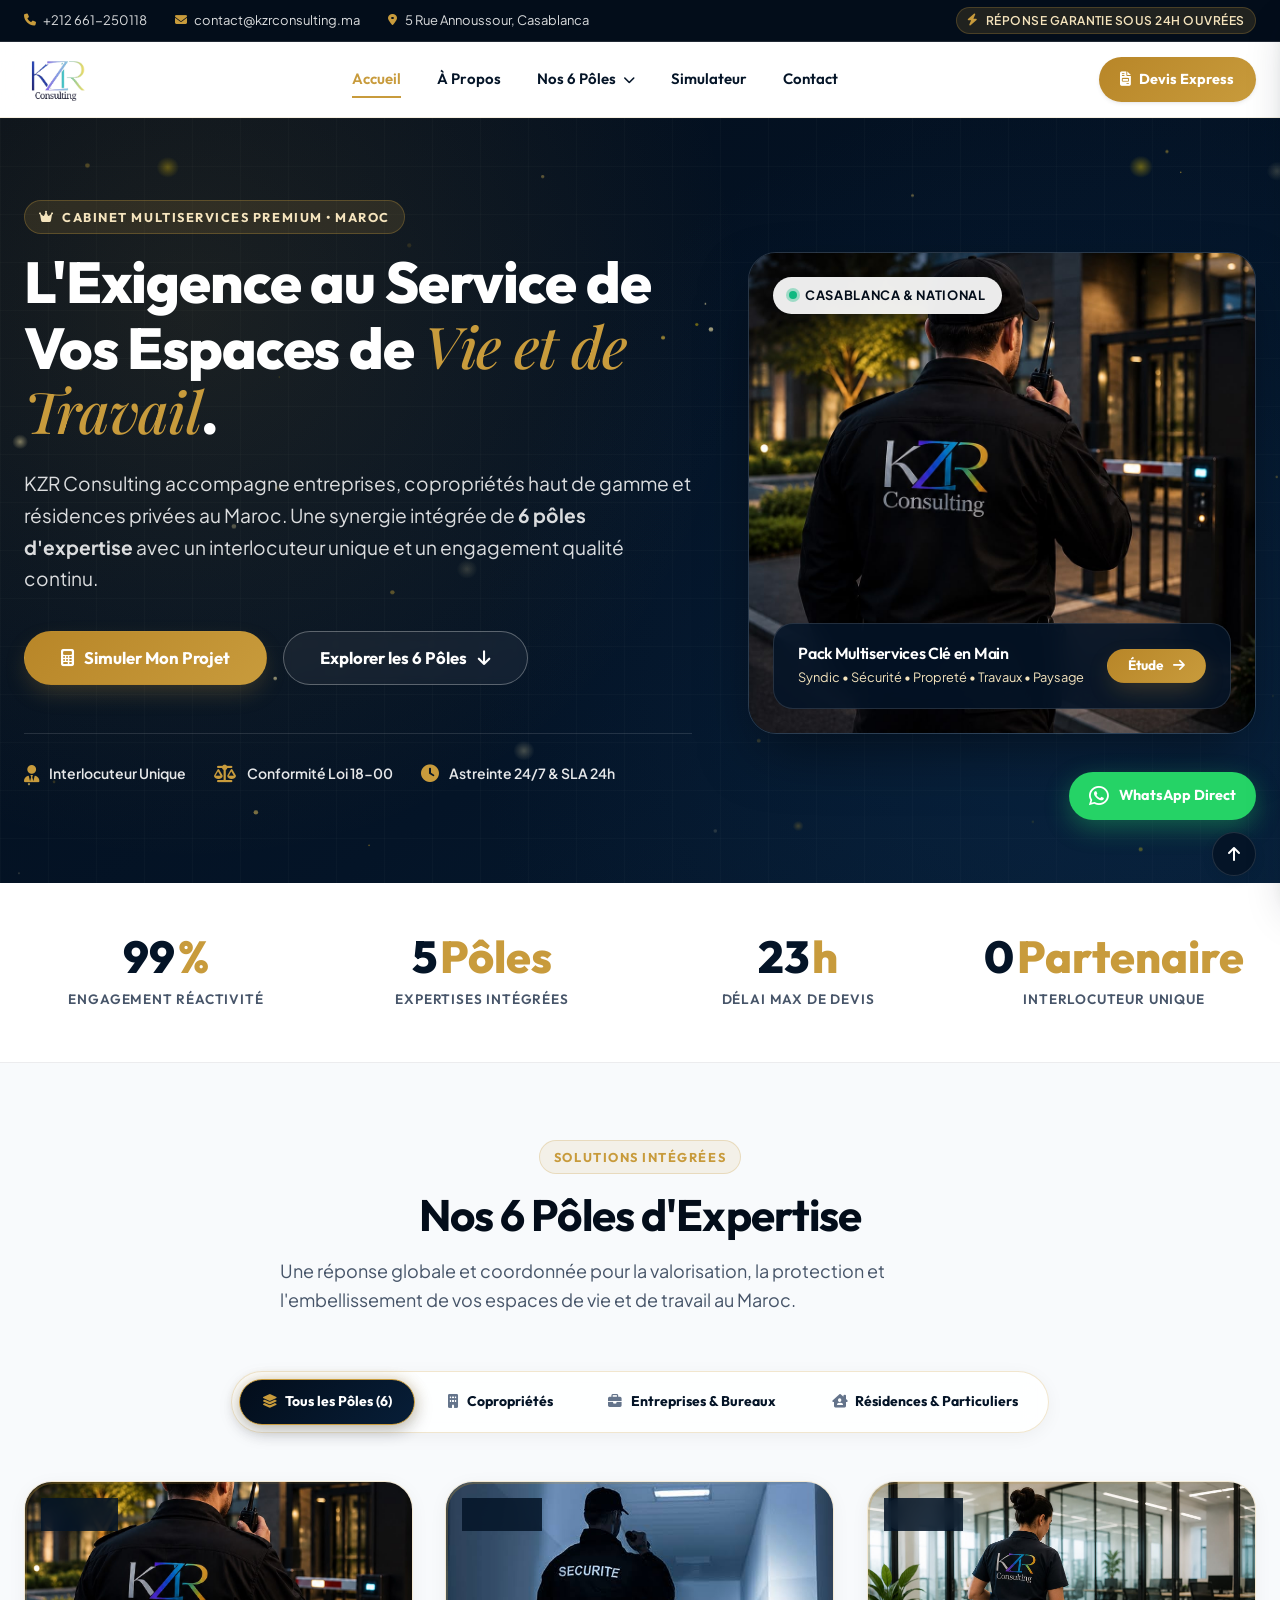
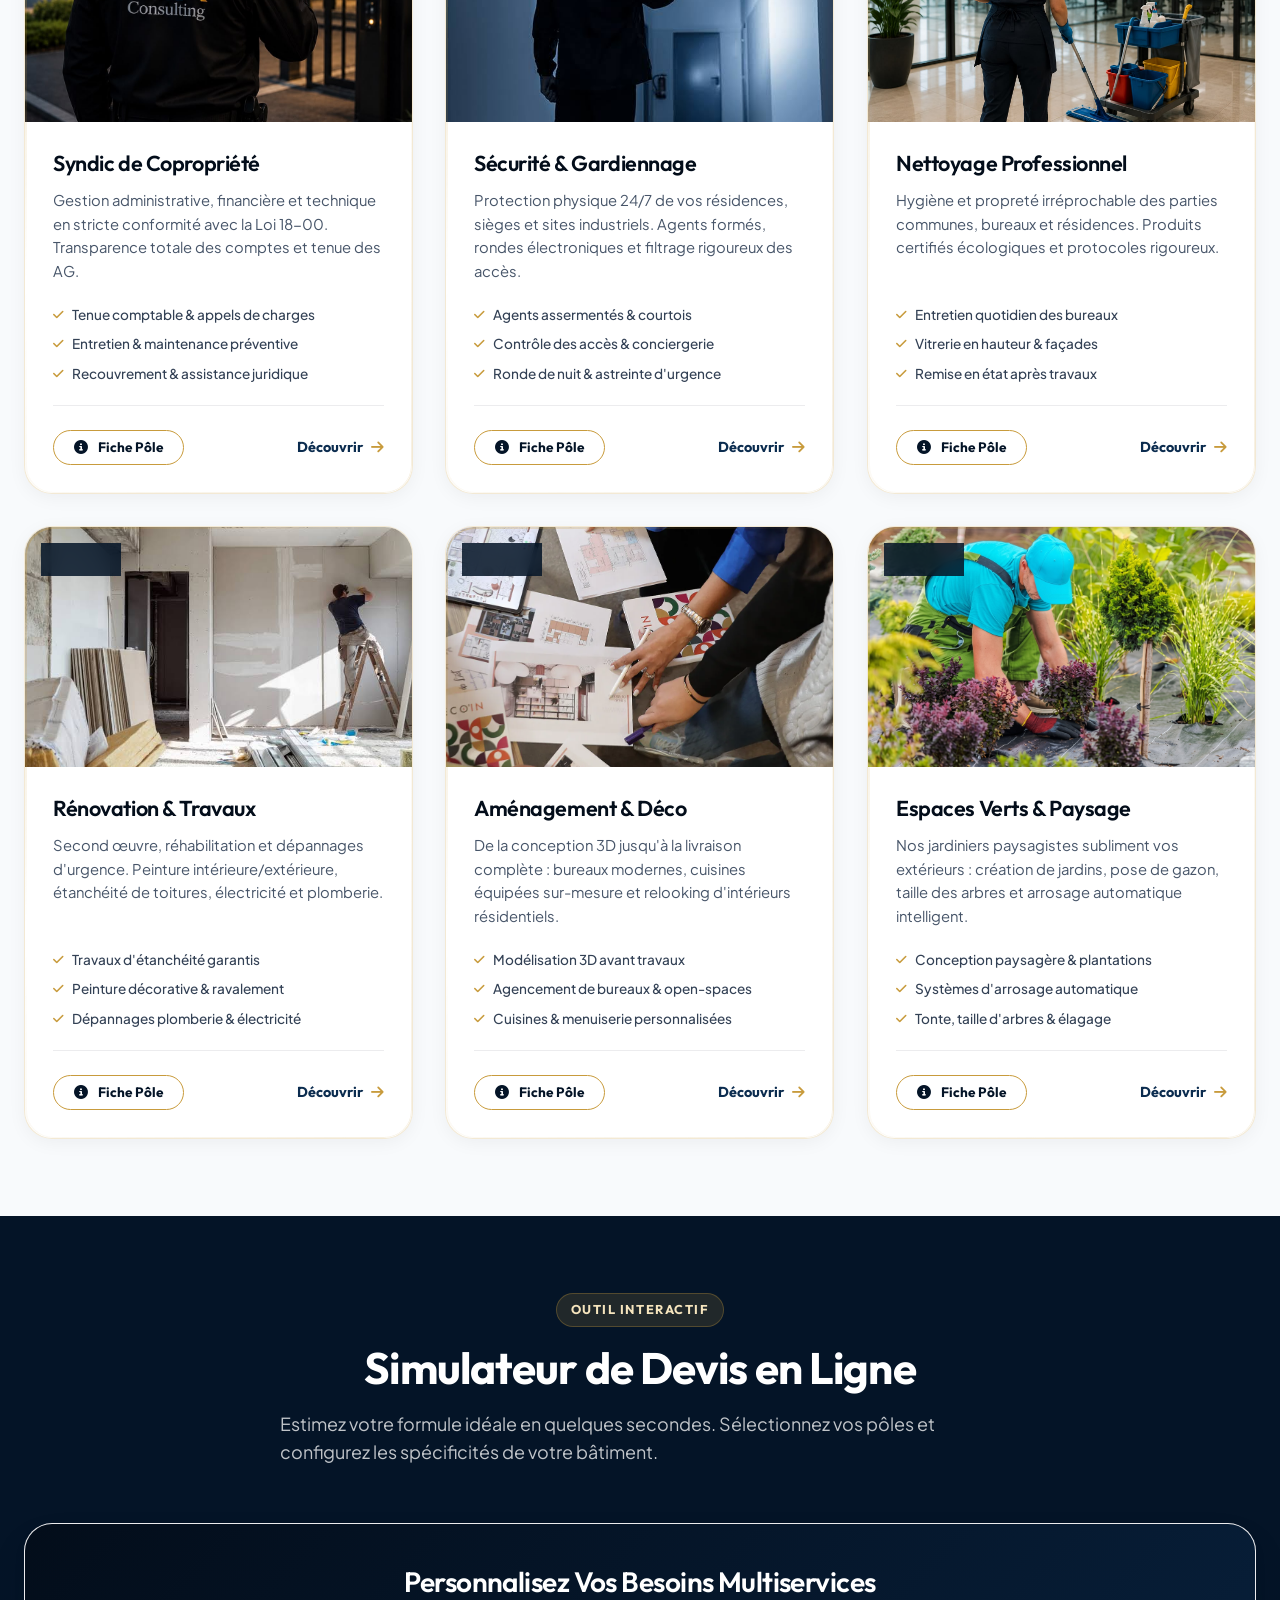
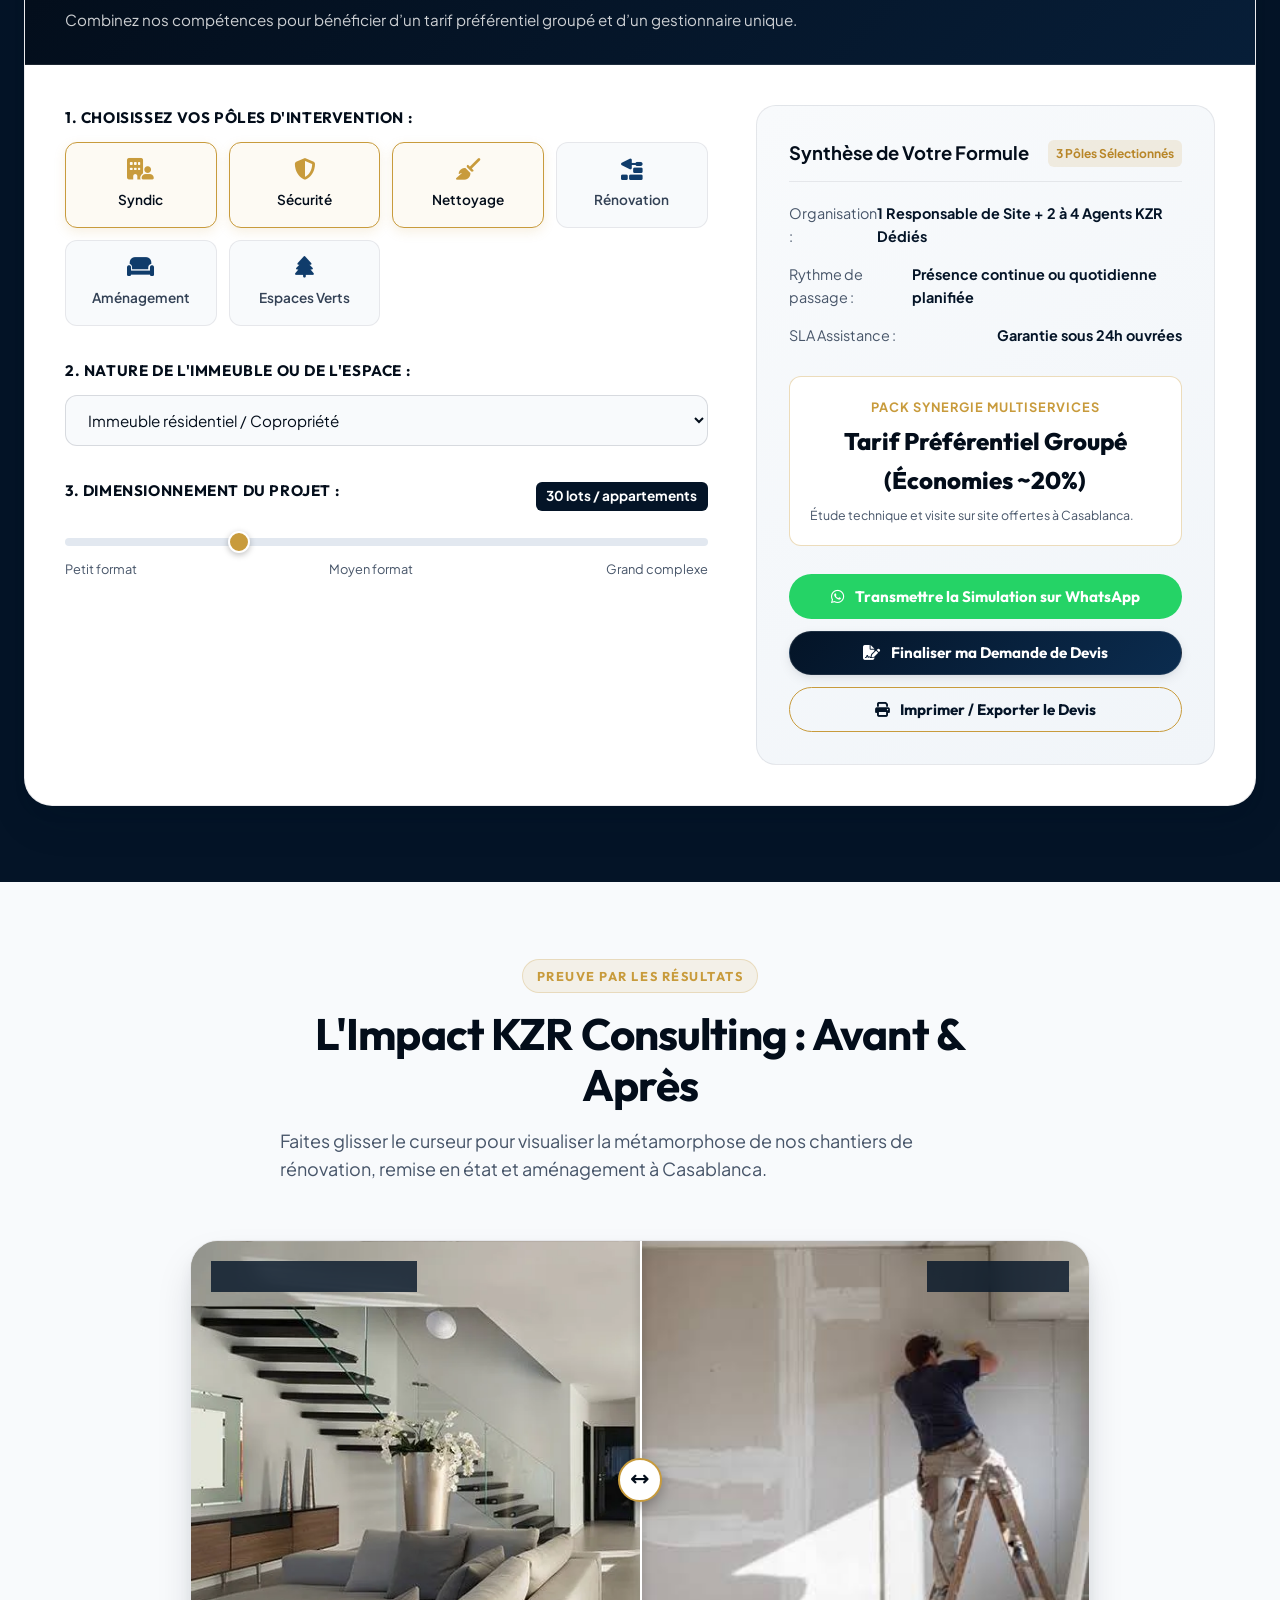
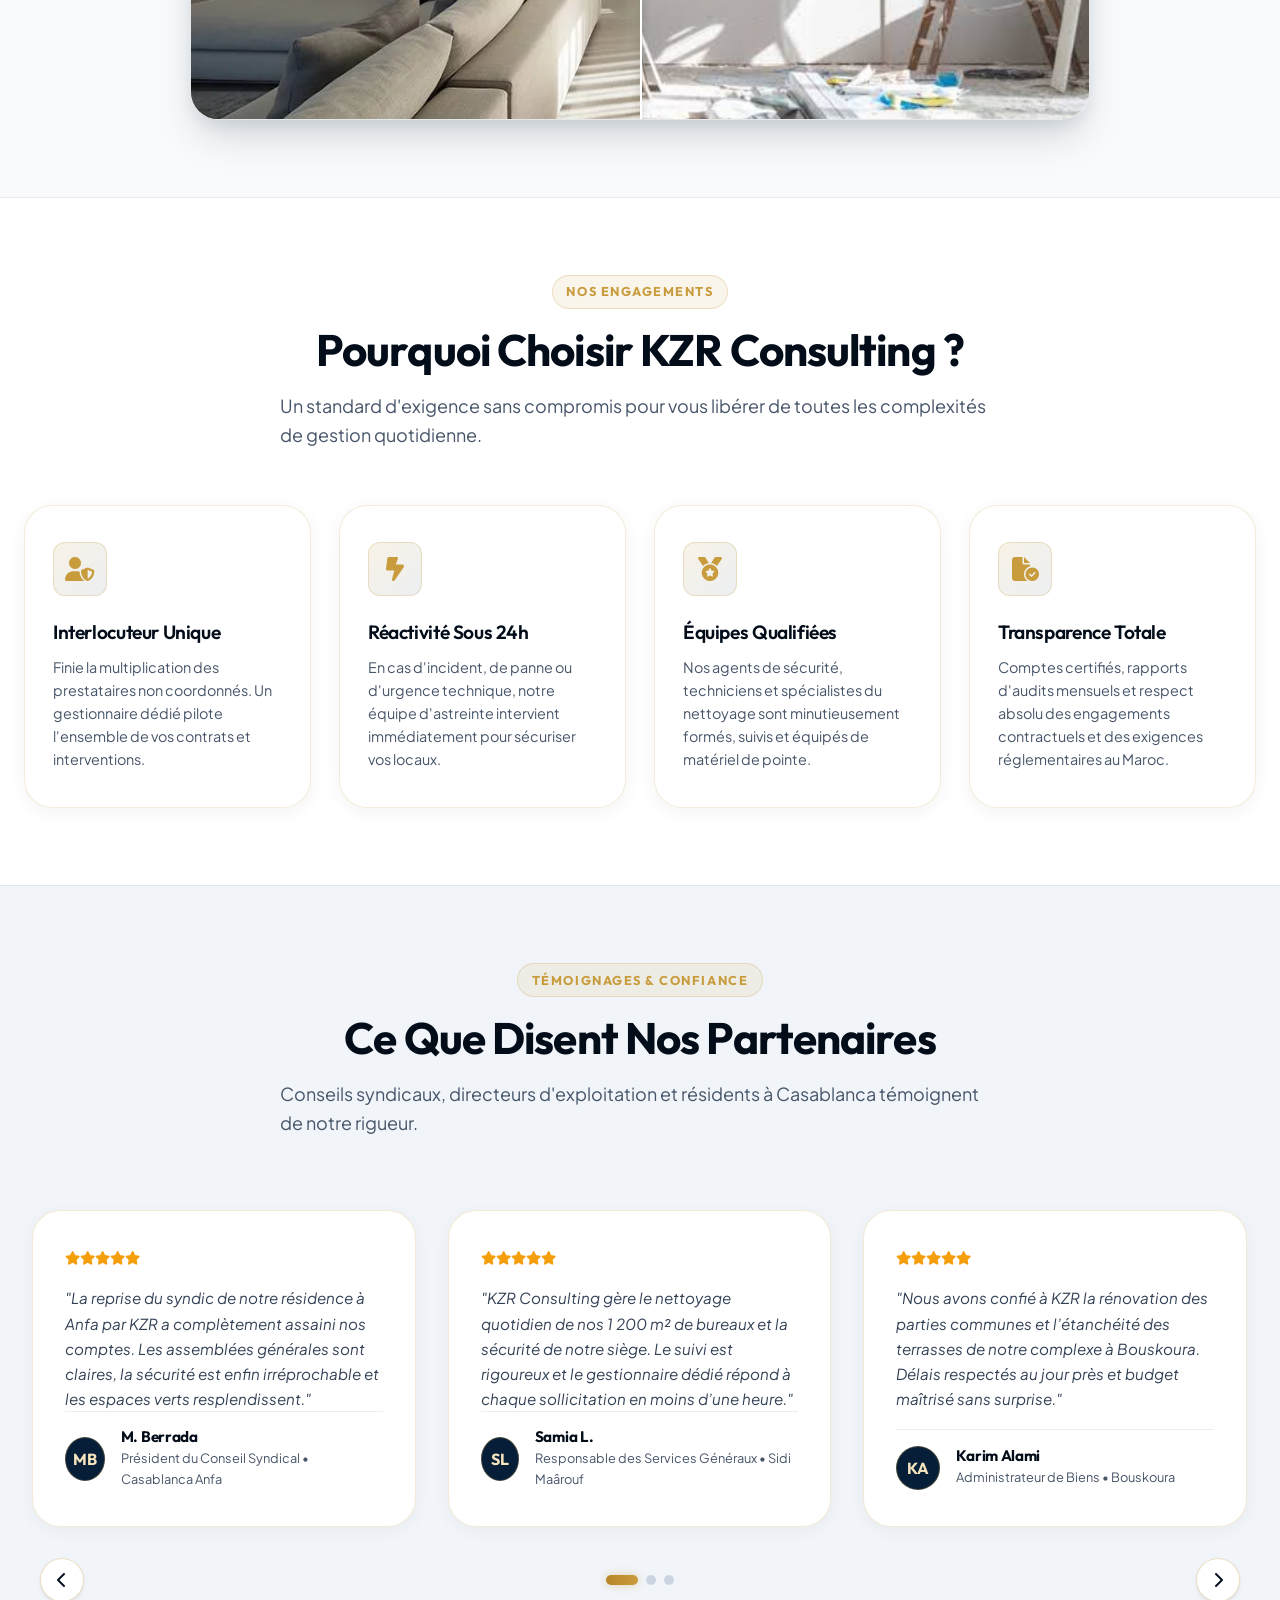
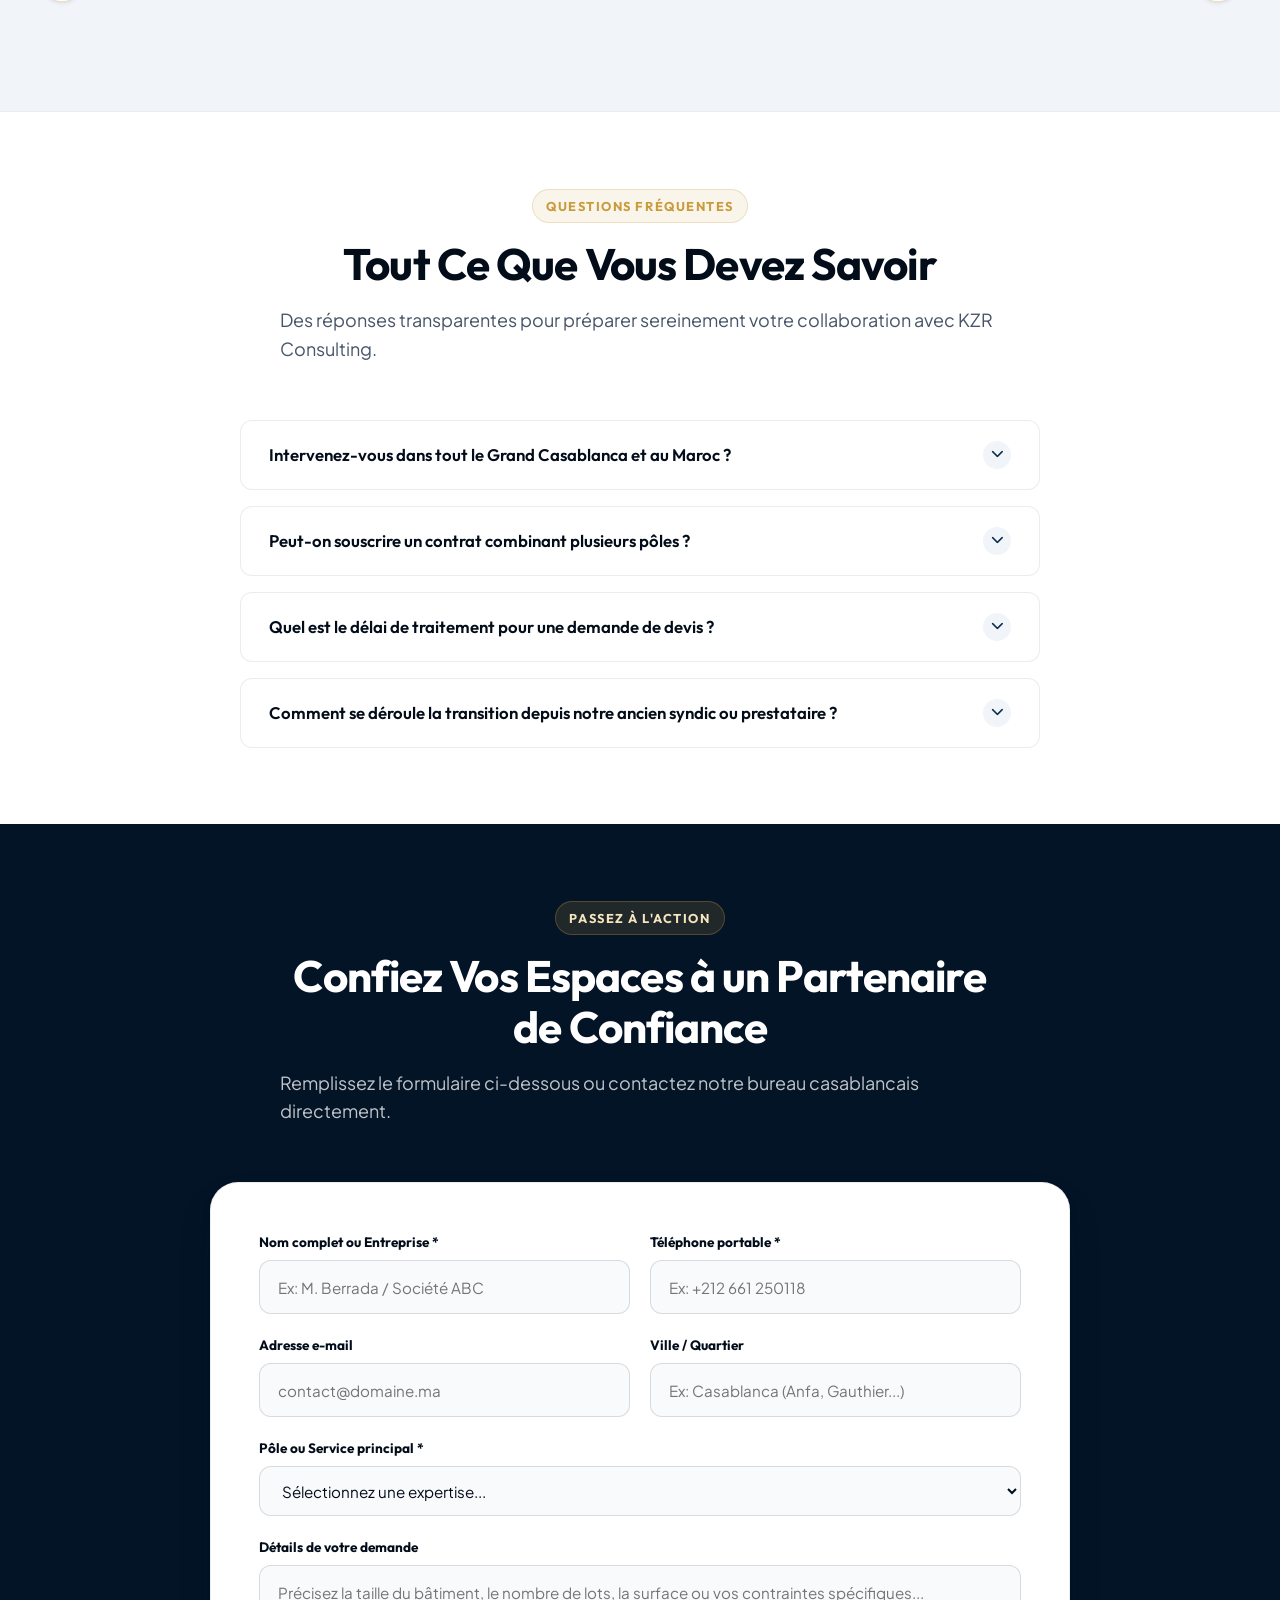
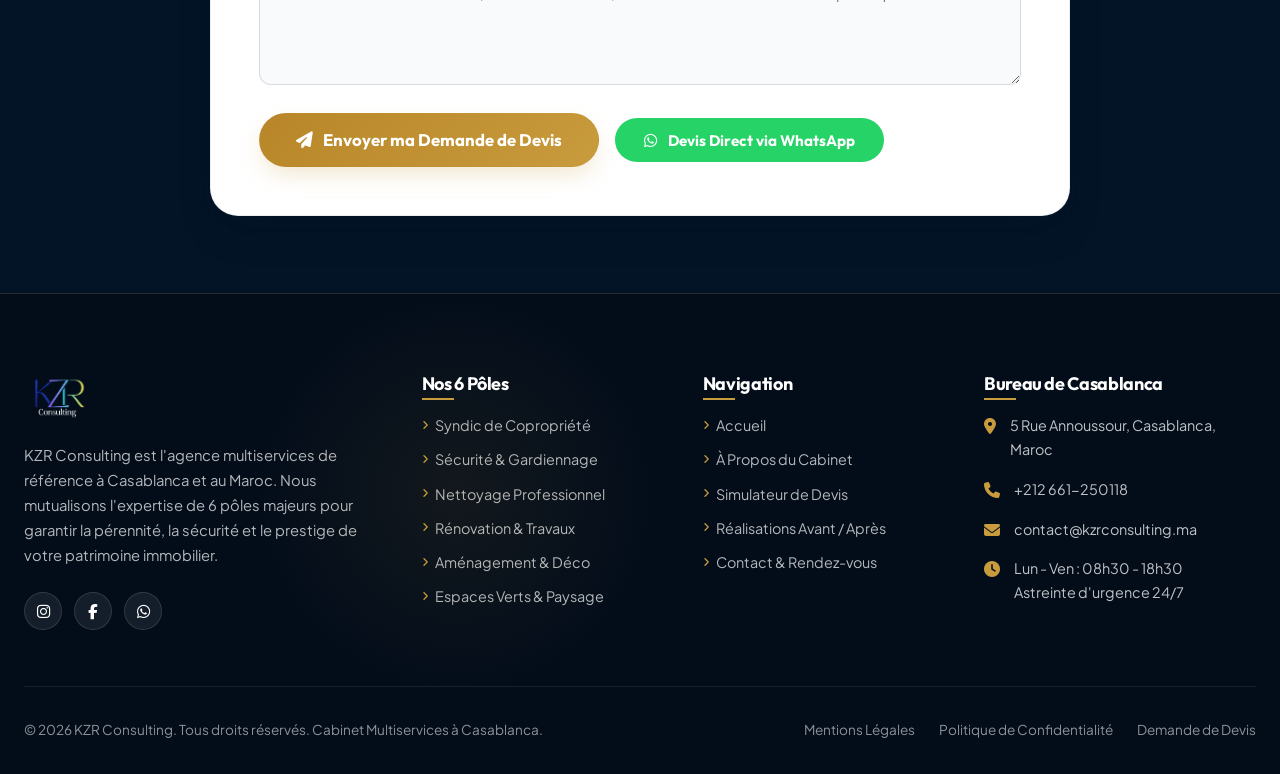
==== commit 9909fc92: "feat: upgrade KZR Consulting to ultra-luxury corporate design with rich interactive modules - Visual" ====
--- a/index.html
+++ b/index.html
@@ -183,6 +183,8 @@
 
   <!-- ==================== HERO SECTION ==================== -->
   <section class="kzr-hero">
+    <!-- Ambient Luxury Golden Particles Canvas -->
+    <canvas id="kzr-hero-canvas" class="kzr-hero-canvas" aria-hidden="true"></canvas>
     <div class="kzr-hero-pattern"></div>
     <div class="container kzr-hero-grid">
       <div class="kzr-hero-content">
@@ -199,7 +201,7 @@
         </p>
 
         <div class="kzr-hero-actions">
-          <a href="#simulateur" class="kzr-btn kzr-btn-gold kzr-btn-lg">
+          <a href="#simulateur" class="kzr-btn kzr-btn-gold kzr-btn-lg gold-shimmer-btn">
             <i class="fa-solid fa-calculator"></i>
             <span>Simuler Mon Projet</span>
           </a>
@@ -281,9 +283,29 @@
         </p>
       </div>
 
+      <!-- Pole Category Filter Pills -->
+      <div class="kzr-filter-bar" role="tablist" aria-label="Filtrer les 6 Pôles d'Expertise">
+        <button type="button" class="kzr-filter-pill active" data-filter="all" role="tab" aria-selected="true">
+          <i class="fa-solid fa-layer-group"></i>
+          <span>Tous les Pôles (6)</span>
+        </button>
+        <button type="button" class="kzr-filter-pill" data-filter="copropriete" role="tab" aria-selected="false">
+          <i class="fa-solid fa-building"></i>
+          <span>Copropriétés</span>
+        </button>
+        <button type="button" class="kzr-filter-pill" data-filter="entreprise" role="tab" aria-selected="false">
+          <i class="fa-solid fa-briefcase"></i>
+          <span>Entreprises & Bureaux</span>
+        </button>
+        <button type="button" class="kzr-filter-pill" data-filter="particulier" role="tab" aria-selected="false">
+          <i class="fa-solid fa-house-chimney-user"></i>
+          <span>Résidences & Particuliers</span>
+        </button>
+      </div>
+
       <div class="kzr-poles-grid">
         <!-- Pôle 01: Syndic -->
-        <article class="kzr-pole-card">
+        <article class="kzr-pole-card tilt-card" data-category="copropriete" data-pole="syndic" data-pole-id="syndic">
           <div class="kzr-pole-thumb">
             <span class="kzr-pole-tag">Pôle 01</span>
             <img src="assets/images/syndic-copropriete-casablanca.jpg" alt="Syndic de copropriété à Casablanca" class="kzr-pole-img">
@@ -299,8 +321,12 @@
               <div class="kzr-pole-feature-item"><i class="fa-solid fa-check"></i> Recouvrement & assistance juridique</div>
             </div>
             <div class="kzr-pole-footer">
+              <button type="button" class="kzr-btn kzr-btn-sm kzr-btn-outline-gold kzr-pole-modal-trigger kzr-pole-deep-dive-btn" data-pole="syndic" data-pole-open="syndic" aria-label="Consulter la fiche détaillée Syndic de Copropriété">
+                <i class="fa-solid fa-circle-info"></i>
+                <span>Fiche Pôle</span>
+              </button>
               <a href="syndic.html" class="kzr-pole-link">
-                <span>Découvrir le Pôle Syndic</span>
+                <span>Découvrir</span>
                 <i class="fa-solid fa-arrow-right"></i>
               </a>
             </div>
@@ -308,7 +334,7 @@
         </article>
 
         <!-- Pôle 02: Sécurité -->
-        <article class="kzr-pole-card">
+        <article class="kzr-pole-card tilt-card" data-category="copropriete entreprise particulier" data-pole="securite" data-pole-id="securite">
           <div class="kzr-pole-thumb">
             <span class="kzr-pole-tag">Pôle 02</span>
             <img src="assets/images/securite-gardiennage-casablanca.jpg" alt="Sécurité et gardiennage à Casablanca" class="kzr-pole-img">
@@ -324,8 +350,12 @@
               <div class="kzr-pole-feature-item"><i class="fa-solid fa-check"></i> Ronde de nuit & astreinte d'urgence</div>
             </div>
             <div class="kzr-pole-footer">
+              <button type="button" class="kzr-btn kzr-btn-sm kzr-btn-outline-gold kzr-pole-modal-trigger kzr-pole-deep-dive-btn" data-pole="securite" data-pole-open="securite" aria-label="Consulter la fiche détaillée Sécurité & Gardiennage">
+                <i class="fa-solid fa-circle-info"></i>
+                <span>Fiche Pôle</span>
+              </button>
               <a href="securite.html" class="kzr-pole-link">
-                <span>Découvrir le Pôle Sécurité</span>
+                <span>Découvrir</span>
                 <i class="fa-solid fa-arrow-right"></i>
               </a>
             </div>
@@ -333,7 +363,7 @@
         </article>
 
         <!-- Pôle 03: Nettoyage -->
-        <article class="kzr-pole-card">
+        <article class="kzr-pole-card tilt-card" data-category="copropriete entreprise particulier" data-pole="nettoyage" data-pole-id="nettoyage">
           <div class="kzr-pole-thumb">
             <span class="kzr-pole-tag">Pôle 03</span>
             <img src="assets/images/nettoyage-professionnel-casablanca.jpg" alt="Nettoyage professionnel à Casablanca" class="kzr-pole-img">
@@ -349,8 +379,12 @@
               <div class="kzr-pole-feature-item"><i class="fa-solid fa-check"></i> Remise en état après travaux</div>
             </div>
             <div class="kzr-pole-footer">
+              <button type="button" class="kzr-btn kzr-btn-sm kzr-btn-outline-gold kzr-pole-modal-trigger kzr-pole-deep-dive-btn" data-pole="nettoyage" data-pole-open="nettoyage" aria-label="Consulter la fiche détaillée Nettoyage Professionnel">
+                <i class="fa-solid fa-circle-info"></i>
+                <span>Fiche Pôle</span>
+              </button>
               <a href="nettoyage.html" class="kzr-pole-link">
-                <span>Découvrir le Pôle Nettoyage</span>
+                <span>Découvrir</span>
                 <i class="fa-solid fa-arrow-right"></i>
               </a>
             </div>
@@ -358,7 +392,7 @@
         </article>
 
         <!-- Pôle 04: Rénovation -->
-        <article class="kzr-pole-card">
+        <article class="kzr-pole-card tilt-card" data-category="copropriete entreprise particulier" data-pole="renovation" data-pole-id="renovation">
           <div class="kzr-pole-thumb">
             <span class="kzr-pole-tag">Pôle 04</span>
             <img src="assets/images/renovation-travaux-casablanca.jpg" alt="Rénovation et travaux à Casablanca" class="kzr-pole-img">
@@ -374,8 +408,12 @@
               <div class="kzr-pole-feature-item"><i class="fa-solid fa-check"></i> Dépannages plomberie & électricité</div>
             </div>
             <div class="kzr-pole-footer">
+              <button type="button" class="kzr-btn kzr-btn-sm kzr-btn-outline-gold kzr-pole-modal-trigger kzr-pole-deep-dive-btn" data-pole="renovation" data-pole-open="renovation" aria-label="Consulter la fiche détaillée Rénovation & Travaux">
+                <i class="fa-solid fa-circle-info"></i>
+                <span>Fiche Pôle</span>
+              </button>
               <a href="renovation.html" class="kzr-pole-link">
-                <span>Découvrir le Pôle Travaux</span>
+                <span>Découvrir</span>
                 <i class="fa-solid fa-arrow-right"></i>
               </a>
             </div>
@@ -383,7 +421,7 @@
         </article>
 
         <!-- Pôle 05: Aménagement & Déco -->
-        <article class="kzr-pole-card">
+        <article class="kzr-pole-card tilt-card" data-category="entreprise particulier" data-pole="amenagement" data-pole-id="amenagement">
           <div class="kzr-pole-thumb">
             <span class="kzr-pole-tag">Pôle 05</span>
             <img src="assets/images/amenagement-interieur-casablanca.jpg" alt="Aménagement d'intérieur à Casablanca" class="kzr-pole-img">
@@ -399,8 +437,12 @@
               <div class="kzr-pole-feature-item"><i class="fa-solid fa-check"></i> Cuisines & menuiserie personnalisées</div>
             </div>
             <div class="kzr-pole-footer">
+              <button type="button" class="kzr-btn kzr-btn-sm kzr-btn-outline-gold kzr-pole-modal-trigger kzr-pole-deep-dive-btn" data-pole="amenagement" data-pole-open="amenagement" aria-label="Consulter la fiche détaillée Aménagement & Déco">
+                <i class="fa-solid fa-circle-info"></i>
+                <span>Fiche Pôle</span>
+              </button>
               <a href="amenagement-decoration.html" class="kzr-pole-link">
-                <span>Découvrir le Pôle Déco</span>
+                <span>Découvrir</span>
                 <i class="fa-solid fa-arrow-right"></i>
               </a>
             </div>
@@ -408,7 +450,7 @@
         </article>
 
         <!-- Pôle 06: Espaces Verts -->
-        <article class="kzr-pole-card">
+        <article class="kzr-pole-card tilt-card" data-category="copropriete entreprise particulier" data-pole="espaces-verts" data-pole-id="espaces-verts">
           <div class="kzr-pole-thumb">
             <span class="kzr-pole-tag">Pôle 06</span>
             <img src="assets/images/espaces-verts-jardin-casablanca.jpg" alt="Espaces verts et jardins à Casablanca" class="kzr-pole-img">
@@ -424,8 +466,12 @@
               <div class="kzr-pole-feature-item"><i class="fa-solid fa-check"></i> Tonte, taille d'arbres & élagage</div>
             </div>
             <div class="kzr-pole-footer">
+              <button type="button" class="kzr-btn kzr-btn-sm kzr-btn-outline-gold kzr-pole-modal-trigger kzr-pole-deep-dive-btn" data-pole="espaces-verts" data-pole-open="espaces-verts" aria-label="Consulter la fiche détaillée Espaces Verts & Paysage">
+                <i class="fa-solid fa-circle-info"></i>
+                <span>Fiche Pôle</span>
+              </button>
               <a href="espaces-verts.html" class="kzr-pole-link">
-                <span>Découvrir le Pôle Paysage</span>
+                <span>Découvrir</span>
                 <i class="fa-solid fa-arrow-right"></i>
               </a>
             </div>
@@ -572,6 +618,10 @@
                 <i class="fa-solid fa-file-signature"></i>
                 <span>Finaliser ma Demande de Devis</span>
               </a>
+              <button type="button" id="sim-print-btn" class="kzr-btn kzr-btn-outline-gold" aria-label="Imprimer ou exporter le récapitulatif de devis">
+                <i class="fa-solid fa-print"></i>
+                <span>Imprimer / Exporter le Devis</span>
+              </button>
             </div>
           </div>
         </div>
@@ -623,7 +673,7 @@
       </div>
 
       <div class="kzr-pillars-grid">
-        <div class="kzr-pillar-card">
+        <div class="kzr-pillar-card tilt-card glass-card">
           <div class="kzr-pillar-icon"><i class="fa-solid fa-user-shield"></i></div>
           <h3 class="kzr-pillar-title">Interlocuteur Unique</h3>
           <p class="kzr-pillar-desc">
@@ -631,7 +681,7 @@
           </p>
         </div>
 
-        <div class="kzr-pillar-card">
+        <div class="kzr-pillar-card tilt-card glass-card">
           <div class="kzr-pillar-icon"><i class="fa-solid fa-bolt-lightning"></i></div>
           <h3 class="kzr-pillar-title">Réactivité Sous 24h</h3>
           <p class="kzr-pillar-desc">
@@ -639,7 +689,7 @@
           </p>
         </div>
 
-        <div class="kzr-pillar-card">
+        <div class="kzr-pillar-card tilt-card glass-card">
           <div class="kzr-pillar-icon"><i class="fa-solid fa-medal"></i></div>
           <h3 class="kzr-pillar-title">Équipes Qualifiées</h3>
           <p class="kzr-pillar-desc">
@@ -647,7 +697,7 @@
           </p>
         </div>
 
-        <div class="kzr-pillar-card">
+        <div class="kzr-pillar-card tilt-card glass-card">
           <div class="kzr-pillar-icon"><i class="fa-solid fa-file-circle-check"></i></div>
           <h3 class="kzr-pillar-title">Transparence Totale</h3>
           <p class="kzr-pillar-desc">
@@ -669,59 +719,88 @@
         </p>
       </div>
 
-      <div class="kzr-testimonials-grid">
-        <div class="kzr-testimonial-card">
-          <div>
-            <div class="kzr-stars">
-              <i class="fa-solid fa-star"></i><i class="fa-solid fa-star"></i><i class="fa-solid fa-star"></i><i class="fa-solid fa-star"></i><i class="fa-solid fa-star"></i>
-            </div>
-            <p class="kzr-quote-text">
-              "La reprise du syndic de notre résidence à Anfa par KZR a complètement assaini nos comptes. Les assemblées générales sont claires, la sécurité est enfin irréprochable et les espaces verts resplendissent."
-            </p>
-          </div>
-          <div class="kzr-client-info">
-            <div class="kzr-client-avatar">MB</div>
-            <div class="kzr-client-meta">
-              <h5>M. Berrada</h5>
-              <p>Président du Conseil Syndical • Casablanca Anfa</p>
-            </div>
-          </div>
-        </div>
-
-        <div class="kzr-testimonial-card">
-          <div>
-            <div class="kzr-stars">
-              <i class="fa-solid fa-star"></i><i class="fa-solid fa-star"></i><i class="fa-solid fa-star"></i><i class="fa-solid fa-star"></i><i class="fa-solid fa-star"></i>
-            </div>
-            <p class="kzr-quote-text">
-              "KZR Consulting gère le nettoyage quotidien de nos 1 200 m² de bureaux et la sécurité de notre siège. Le suivi est rigoureux et le gestionnaire dédié répond à chaque sollicitation en moins d’une heure."
-            </p>
-          </div>
-          <div class="kzr-client-info">
-            <div class="kzr-client-avatar">SL</div>
-            <div class="kzr-client-meta">
-              <h5>Samia L.</h5>
-              <p>Responsable des Services Généraux • Sidi Maârouf</p>
-            </div>
-          </div>
-        </div>
-
-        <div class="kzr-testimonial-card">
-          <div>
-            <div class="kzr-stars">
-              <i class="fa-solid fa-star"></i><i class="fa-solid fa-star"></i><i class="fa-solid fa-star"></i><i class="fa-solid fa-star"></i><i class="fa-solid fa-star"></i>
-            </div>
-            <p class="kzr-quote-text">
-              "Nous avons confié à KZR la rénovation des parties communes et l’étanchéité des terrasses de notre complexe à Bouskoura. Délais respectés au jour près et budget maîtrisé sans surprise."
-            </p>
-          </div>
-          <div class="kzr-client-info">
-            <div class="kzr-client-avatar">KA</div>
-            <div class="kzr-client-meta">
-              <h5>Karim Alami</h5>
-              <p>Administrateur de Biens • Bouskoura</p>
-            </div>
-          </div>
+      <!-- Testimonials Interactive Carousel -->
+      <div class="kzr-carousel" id="kzr-testimonials-carousel" aria-roledescription="carousel" aria-label="Témoignages clients KZR Consulting">
+        <div class="kzr-carousel-viewport">
+          <div class="kzr-carousel-track">
+            <!-- Slide 1 -->
+            <div class="kzr-carousel-slide active" role="group" aria-roledescription="slide" aria-label="1 sur 3" data-index="0">
+              <div class="kzr-testimonial-card glass-card">
+                <div>
+                  <div class="kzr-stars">
+                    <i class="fa-solid fa-star"></i><i class="fa-solid fa-star"></i><i class="fa-solid fa-star"></i><i class="fa-solid fa-star"></i><i class="fa-solid fa-star"></i>
+                  </div>
+                  <p class="kzr-quote-text">
+                    "La reprise du syndic de notre résidence à Anfa par KZR a complètement assaini nos comptes. Les assemblées générales sont claires, la sécurité est enfin irréprochable et les espaces verts resplendissent."
+                  </p>
+                </div>
+                <div class="kzr-client-info">
+                  <div class="kzr-client-avatar">MB</div>
+                  <div class="kzr-client-meta">
+                    <h5>M. Berrada</h5>
+                    <p>Président du Conseil Syndical • Casablanca Anfa</p>
+                  </div>
+                </div>
+              </div>
+            </div>
+
+            <!-- Slide 2 -->
+            <div class="kzr-carousel-slide" role="group" aria-roledescription="slide" aria-label="2 sur 3" data-index="1">
+              <div class="kzr-testimonial-card glass-card">
+                <div>
+                  <div class="kzr-stars">
+                    <i class="fa-solid fa-star"></i><i class="fa-solid fa-star"></i><i class="fa-solid fa-star"></i><i class="fa-solid fa-star"></i><i class="fa-solid fa-star"></i>
+                  </div>
+                  <p class="kzr-quote-text">
+                    "KZR Consulting gère le nettoyage quotidien de nos 1 200 m² de bureaux et la sécurité de notre siège. Le suivi est rigoureux et le gestionnaire dédié répond à chaque sollicitation en moins d’une heure."
+                  </p>
+                </div>
+                <div class="kzr-client-info">
+                  <div class="kzr-client-avatar">SL</div>
+                  <div class="kzr-client-meta">
+                    <h5>Samia L.</h5>
+                    <p>Responsable des Services Généraux • Sidi Maârouf</p>
+                  </div>
+                </div>
+              </div>
+            </div>
+
+            <!-- Slide 3 -->
+            <div class="kzr-carousel-slide" role="group" aria-roledescription="slide" aria-label="3 sur 3" data-index="2">
+              <div class="kzr-testimonial-card glass-card">
+                <div>
+                  <div class="kzr-stars">
+                    <i class="fa-solid fa-star"></i><i class="fa-solid fa-star"></i><i class="fa-solid fa-star"></i><i class="fa-solid fa-star"></i><i class="fa-solid fa-star"></i>
+                  </div>
+                  <p class="kzr-quote-text">
+                    "Nous avons confié à KZR la rénovation des parties communes et l’étanchéité des terrasses de notre complexe à Bouskoura. Délais respectés au jour près et budget maîtrisé sans surprise."
+                  </p>
+                </div>
+                <div class="kzr-client-info">
+                  <div class="kzr-client-avatar">KA</div>
+                  <div class="kzr-client-meta">
+                    <h5>Karim Alami</h5>
+                    <p>Administrateur de Biens • Bouskoura</p>
+                  </div>
+                </div>
+              </div>
+            </div>
+          </div>
+        </div>
+
+        <!-- Carousel Navigation Controls -->
+        <div class="kzr-carousel-controls">
+          <button type="button" class="kzr-carousel-btn kzr-carousel-prev" aria-label="Témoignage précédent">
+            <i class="fa-solid fa-chevron-left"></i>
+          </button>
+          <div class="kzr-carousel-dots" role="tablist" aria-label="Pagination des témoignages">
+            <button type="button" class="kzr-carousel-dot active" role="tab" aria-selected="true" aria-label="Témoignage 1" data-index="0"></button>
+            <button type="button" class="kzr-carousel-dot" role="tab" aria-selected="false" aria-label="Témoignage 2" data-index="1"></button>
+            <button type="button" class="kzr-carousel-dot" role="tab" aria-selected="false" aria-label="Témoignage 3" data-index="2"></button>
+          </div>
+          <button type="button" class="kzr-carousel-btn kzr-carousel-next" aria-label="Témoignage suivant">
+            <i class="fa-solid fa-chevron-right"></i>
+          </button>
         </div>
       </div>
     </div>
@@ -959,10 +1038,25 @@
     </button>
   </aside>
 
+  <!-- ==================== POLE DEEP-DIVE MODAL SKELETON ==================== -->
+  <div id="kzr-pole-modal" class="kzr-modal" role="dialog" aria-modal="true" aria-hidden="true" aria-labelledby="kzr-modal-title">
+    <div class="kzr-modal-backdrop" id="kzr-modal-backdrop" data-modal-close></div>
+    <div class="kzr-modal-dialog" role="document">
+      <button type="button" class="kzr-modal-close" id="kzr-modal-close-btn" data-modal-close aria-label="Fermer la fenêtre de détail">
+        <i class="fa-solid fa-xmark"></i>
+      </button>
+      <div class="kzr-modal-content" id="kzr-modal-dynamic-content">
+        <!-- Content dynamically rendered via modal.js -->
+      </div>
+    </div>
+  </div>
+
   <!-- JavaScript Modules -->
   <script src="assets/js/main.js"></script>
+  <script src="assets/js/particles.js"></script>
   <script src="assets/js/simulator.js"></script>
   <script src="assets/js/interactive.js"></script>
+  <script src="assets/js/modal.js"></script>
   <script src="assets/js/contact.js"></script>
 </body>
 </html>
--- a/assets/css/variables.css
+++ b/assets/css/variables.css
@@ -62,6 +62,25 @@
   --border-medium: rgba(15, 23, 42, 0.14);
   --border-dark: rgba(255, 255, 255, 0.12);
   --border-gold: rgba(200, 155, 60, 0.35);
+  --border-gold-glow: rgba(200, 155, 60, 0.6);
+
+  /* --- Glassmorphism & Luxury Surfaces --- */
+  --glass-bg-light: rgba(255, 255, 255, 0.82);
+  --glass-bg-dark: rgba(7, 30, 56, 0.75);
+  --glass-bg-card: rgba(255, 255, 255, 0.9);
+  --glass-border-light: rgba(255, 255, 255, 0.4);
+  --glass-border-gold: rgba(200, 155, 60, 0.3);
+  --glass-border-gold-hover: rgba(200, 155, 60, 0.65);
+  --glass-blur-sm: 8px;
+  --glass-blur-md: 16px;
+  --glass-blur-lg: 24px;
+
+  /* --- Luxury Gradients & Shimmer --- */
+  --gradient-gold: linear-gradient(135deg, #b88628 0%, #c89b3c 50%, #deb45a 100%);
+  --gradient-gold-hover: linear-gradient(135deg, #c89b3c 0%, #deb45a 50%, #f5e4bd 100%);
+  --gradient-navy: linear-gradient(145deg, #030d1a 0%, #071e38 60%, #0b2c4f 100%);
+  --gradient-glass: linear-gradient(135deg, rgba(255, 255, 255, 0.9) 0%, rgba(255, 255, 255, 0.65) 100%);
+  --gradient-glass-dark: linear-gradient(135deg, rgba(7, 30, 56, 0.85) 0%, rgba(3, 13, 26, 0.9) 100%);
 
   /* --- Typography --- */
   --font-heading: 'Outfit', 'Onest', system-ui, -apple-system, sans-serif;
@@ -75,7 +94,18 @@
   --shadow-lg: 0 12px 28px -4px rgba(4, 20, 39, 0.12), 0 4px 10px -2px rgba(4, 20, 39, 0.06);
   --shadow-xl: 0 20px 40px -8px rgba(4, 20, 39, 0.18), 0 8px 16px -4px rgba(4, 20, 39, 0.08);
   --shadow-gold: 0 10px 25px -5px rgba(200, 155, 60, 0.28);
+  --shadow-gold-lg: 0 16px 36px -6px rgba(200, 155, 60, 0.38);
+  --shadow-gold-glow: 0 0 28px rgba(200, 155, 60, 0.35);
   --shadow-glow: 0 0 30px rgba(11, 44, 79, 0.2);
+
+  /* --- Z-Index Hierarchy --- */
+  --z-header: 50;
+  --z-topbar: 55;
+  --z-floating: 90;
+  --z-dropdown: 100;
+  --z-drawer: 200;
+  --z-modal-backdrop: 1000;
+  --z-modal: 1010;
 
   /* --- Layout & Spacing --- */
   --container-max-width: 1280px;
--- a/assets/css/base.css
+++ b/assets/css/base.css
@@ -238,3 +238,122 @@
   white-space: nowrap;
   border: 0;
 }
+
+/* ==========================================================================
+   Luxury Shared Micro-Interactions & Glassmorphism Utilities
+   ========================================================================== */
+
+/* 1. Glassmorphism Surface Base */
+.glass-card {
+  background: var(--glass-bg-light);
+  backdrop-filter: blur(var(--glass-blur-md));
+  -webkit-backdrop-filter: blur(var(--glass-blur-md));
+  border: 1px solid var(--glass-border-gold);
+  border-radius: var(--radius-xl);
+  box-shadow: var(--shadow-lg);
+  transition: border-color var(--transition-normal), box-shadow var(--transition-normal), transform var(--transition-normal);
+}
+
+.glass-card:hover {
+  border-color: var(--glass-border-gold-hover);
+  box-shadow: var(--shadow-xl), var(--shadow-gold-glow);
+}
+
+.glass-card-dark {
+  background: var(--glass-bg-dark);
+  backdrop-filter: blur(var(--glass-blur-lg));
+  -webkit-backdrop-filter: blur(var(--glass-blur-lg));
+  border: 1px solid var(--border-gold);
+  border-radius: var(--radius-xl);
+  box-shadow: var(--shadow-xl);
+}
+
+.glass-card-dark:hover {
+  border-color: var(--accent-gold);
+  box-shadow: var(--shadow-xl), 0 0 24px rgba(200, 155, 60, 0.25);
+}
+
+/* 2. Interactive 3D Tilt Card Base */
+.tilt-card {
+  transform-style: preserve-3d;
+  perspective: 1000px;
+  will-change: transform;
+  transition: transform var(--transition-fast), box-shadow var(--transition-normal), border-color var(--transition-normal);
+}
+
+/* 3. Luxury Gold Shimmer Effect */
+.gold-shimmer-btn {
+  position: relative;
+  overflow: hidden;
+  isolation: isolate;
+}
+
+.gold-shimmer-btn::after {
+  content: '';
+  position: absolute;
+  top: 0;
+  left: -120%;
+  width: 80%;
+  height: 100%;
+  background: linear-gradient(
+    90deg,
+    transparent 0%,
+    rgba(255, 255, 255, 0.35) 50%,
+    transparent 100%
+  );
+  transform: skewX(-20deg);
+  pointer-events: none;
+  transition: left 0.75s ease;
+}
+
+.gold-shimmer-btn:hover::after {
+  left: 140%;
+}
+
+/* 4. Luxury Shared Keyframe Animations */
+@keyframes kzr-gold-shimmer {
+  0% { transform: translateX(-100%) skewX(-20deg); }
+  100% { transform: translateX(200%) skewX(-20deg); }
+}
+
+@keyframes kzr-gold-pulse {
+  0%, 100% {
+    box-shadow: 0 0 0 0 rgba(200, 155, 60, 0.4);
+  }
+  50% {
+    box-shadow: 0 0 0 8px rgba(200, 155, 60, 0);
+  }
+}
+
+@keyframes kzr-modal-backdrop-in {
+  from {
+    opacity: 0;
+  }
+  to {
+    opacity: 1;
+  }
+}
+
+@keyframes kzr-modal-content-in {
+  from {
+    opacity: 0;
+    transform: translateY(24px) scale(0.96);
+  }
+  to {
+    opacity: 1;
+    transform: translateY(0) scale(1);
+  }
+}
+
+/* 5. Reduced Motion Override */
+@media (prefers-reduced-motion: reduce) {
+  *, *::before, *::after {
+    animation-duration: 0.01ms !important;
+    animation-iteration-count: 1 !important;
+    transition-duration: 0.01ms !important;
+    scroll-behavior: auto !important;
+  }
+  .tilt-card {
+    transform: none !important;
+  }
+}
--- a/assets/css/layout.css
+++ b/assets/css/layout.css
@@ -80,19 +80,20 @@
   top: 0;
   left: 0;
   right: 0;
-  z-index: 50;
-  background-color: rgba(255, 255, 255, 0.94);
-  backdrop-filter: blur(16px);
-  -webkit-backdrop-filter: blur(16px);
-  border-bottom: 1px solid var(--border-light);
-  transition: padding var(--transition-normal), box-shadow var(--transition-normal), background-color var(--transition-normal);
+  z-index: var(--z-header, 50);
+  background-color: rgba(255, 255, 255, 0.88);
+  backdrop-filter: blur(18px);
+  -webkit-backdrop-filter: blur(18px);
+  border-bottom: 1px solid rgba(200, 155, 60, 0.15);
+  transition: padding var(--transition-normal), box-shadow var(--transition-normal), background-color var(--transition-normal), border-color var(--transition-normal);
   padding: 0.85rem 0;
 }
 
 .kzr-header.scrolled {
-  padding: 0.5rem 0;
-  background-color: rgba(255, 255, 255, 0.98);
-  box-shadow: 0 10px 30px -5px rgba(4, 20, 39, 0.08);
+  padding: 0.55rem 0;
+  background-color: rgba(255, 255, 255, 0.95);
+  border-bottom-color: rgba(200, 155, 60, 0.3);
+  box-shadow: 0 10px 30px -5px rgba(4, 20, 39, 0.08), 0 2px 10px rgba(200, 155, 60, 0.08);
 }
 
 .kzr-header-inner {
@@ -189,17 +190,19 @@
   top: 100%;
   left: 50%;
   transform: translateX(-50%) translateY(12px);
-  background-color: var(--color-white);
+  background-color: rgba(255, 255, 255, 0.94);
+  backdrop-filter: blur(20px);
+  -webkit-backdrop-filter: blur(20px);
   border-radius: var(--radius-lg);
-  box-shadow: var(--shadow-xl);
-  border: 1px solid var(--border-light);
+  box-shadow: 0 20px 45px -10px rgba(4, 20, 39, 0.16), 0 0 24px rgba(200, 155, 60, 0.12);
+  border: 1px solid rgba(200, 155, 60, 0.22);
   padding: 1.25rem;
   min-width: 580px;
   opacity: 0;
   visibility: hidden;
   pointer-events: none;
   transition: opacity var(--transition-normal), transform var(--transition-normal), visibility var(--transition-normal);
-  z-index: 100;
+  z-index: var(--z-dropdown, 100);
 }
 
 .kzr-nav-item:hover .kzr-dropdown-menu {
--- a/assets/css/components.css
+++ b/assets/css/components.css
@@ -49,13 +49,38 @@
   background: linear-gradient(135deg, var(--color-gold-700), var(--color-gold));
   color: var(--color-white);
   box-shadow: var(--shadow-gold);
+  position: relative;
+  overflow: hidden;
+  isolation: isolate;
+}
+
+.kzr-btn-gold::after {
+  content: '';
+  position: absolute;
+  top: 0;
+  left: -120%;
+  width: 75%;
+  height: 100%;
+  background: linear-gradient(
+    90deg,
+    transparent 0%,
+    rgba(255, 255, 255, 0.4) 50%,
+    transparent 100%
+  );
+  transform: skewX(-20deg);
+  pointer-events: none;
+  transition: left 0.75s cubic-bezier(0.16, 1, 0.3, 1);
 }
 
 .kzr-btn-gold:hover {
   background: linear-gradient(135deg, var(--color-gold), var(--color-gold-400));
   transform: translateY(-2px);
-  box-shadow: 0 14px 28px -4px rgba(200, 155, 60, 0.4);
-  color: var(--color-white);
+  box-shadow: 0 14px 28px -4px rgba(200, 155, 60, 0.45), var(--shadow-gold-glow);
+  color: var(--color-white);
+}
+
+.kzr-btn-gold:hover::after {
+  left: 140%;
 }
 
 .kzr-btn-outline {
@@ -94,9 +119,19 @@
   padding: 5rem 0 6rem 0;
 }
 
+#kzr-hero-canvas {
+  position: absolute;
+  inset: 0;
+  width: 100%;
+  height: 100%;
+  pointer-events: none;
+  z-index: 1;
+}
+
 .kzr-hero-pattern {
   position: absolute;
   inset: 0;
+  z-index: 1;
   background-image: 
     radial-gradient(circle at 15% 25%, rgba(200, 155, 60, 0.12) 0%, transparent 45%),
     radial-gradient(circle at 85% 75%, rgba(16, 60, 107, 0.25) 0%, transparent 50%),
@@ -312,11 +347,103 @@
   color: var(--text-muted);
 }
 
-/* --- 4. THE 6 PÔLES SERVICE CARDS --- */
+/* --- 4. THE 6 PÔLES SERVICE CARDS & FILTER TABS --- */
+
+/* Filter Pill Tabs Bar */
+.kzr-filter-bar {
+  display: flex;
+  align-items: center;
+  justify-content: center;
+  flex-wrap: wrap;
+  gap: 0.65rem;
+  margin: 0 auto 3rem auto;
+  padding: 0.45rem;
+  background: rgba(255, 255, 255, 0.85);
+  backdrop-filter: blur(12px);
+  -webkit-backdrop-filter: blur(12px);
+  border-radius: var(--radius-full);
+  border: 1px solid rgba(200, 155, 60, 0.25);
+  box-shadow: 0 4px 20px -2px rgba(4, 20, 39, 0.06);
+  max-width: fit-content;
+}
+
+.kzr-filter-pill {
+  display: inline-flex;
+  align-items: center;
+  gap: 0.55rem;
+  padding: 0.65rem 1.35rem;
+  font-family: var(--font-heading);
+  font-size: 0.875rem;
+  font-weight: 700;
+  color: var(--color-navy-900);
+  background: transparent;
+  border: 1px solid transparent;
+  border-radius: var(--radius-full);
+  cursor: pointer;
+  transition: all var(--transition-normal);
+  user-select: none;
+  white-space: nowrap;
+}
+
+.kzr-filter-pill i {
+  font-size: 0.85rem;
+  color: var(--color-slate-500);
+  transition: color var(--transition-fast);
+}
+
+.kzr-filter-pill:hover {
+  background: rgba(200, 155, 60, 0.08);
+  color: var(--accent-gold);
+  border-color: rgba(200, 155, 60, 0.25);
+}
+
+.kzr-filter-pill.active {
+  background: linear-gradient(135deg, var(--color-navy-950), var(--color-navy-850));
+  color: var(--color-white);
+  border-color: var(--accent-gold);
+  box-shadow: 0 6px 18px rgba(4, 20, 39, 0.25), 0 0 14px rgba(200, 155, 60, 0.3);
+}
+
+.kzr-filter-pill.active i {
+  color: var(--accent-gold);
+}
+
+.kzr-filter-pill .kzr-filter-count {
+  font-size: 0.725rem;
+  padding: 0.1rem 0.45rem;
+  border-radius: var(--radius-full);
+  background: rgba(200, 155, 60, 0.2);
+  color: var(--accent-gold);
+  font-weight: 700;
+}
+
+.kzr-filter-pill.active .kzr-filter-count {
+  background: var(--accent-gold);
+  color: var(--color-white);
+}
+
+@media (max-width: 680px) {
+  .kzr-filter-bar {
+    width: 100%;
+    max-width: 100%;
+    border-radius: var(--radius-lg);
+    justify-content: flex-start;
+    overflow-x: auto;
+    padding: 0.5rem;
+    flex-wrap: nowrap;
+    -webkit-overflow-scrolling: touch;
+    scrollbar-width: none;
+  }
+  .kzr-filter-bar::-webkit-scrollbar {
+    display: none;
+  }
+}
+
 .kzr-poles-grid {
   display: grid;
   grid-template-columns: repeat(3, 1fr);
   gap: 2rem;
+  perspective: 1200px;
 }
 
 @media (max-width: 1024px) {
@@ -331,22 +458,85 @@
   }
 }
 
+/* Glassmorphism Luxury Pole Card with Subtle Glowing Gold Border */
 .kzr-pole-card {
   position: relative;
-  background-color: var(--color-white);
+  background: rgba(255, 255, 255, 0.92);
+  backdrop-filter: blur(14px);
+  -webkit-backdrop-filter: blur(14px);
   border-radius: var(--radius-xl);
   overflow: hidden;
-  box-shadow: var(--shadow-sm);
-  border: 1px solid var(--border-light);
+  box-shadow: 0 4px 20px -2px rgba(4, 20, 39, 0.06);
+  border: 1px solid rgba(200, 155, 60, 0.22);
   display: flex;
   flex-direction: column;
-  transition: transform var(--transition-normal), box-shadow var(--transition-normal), border-color var(--transition-normal);
+  transform-style: preserve-3d;
+  perspective: 1000px;
+  will-change: transform;
+  transition: transform 0.35s cubic-bezier(0.16, 1, 0.3, 1), 
+              box-shadow 0.35s cubic-bezier(0.16, 1, 0.3, 1), 
+              border-color 0.35s cubic-bezier(0.16, 1, 0.3, 1),
+              opacity 0.35s ease,
+              visibility 0.35s ease;
+}
+
+.kzr-pole-card::before {
+  content: '';
+  position: absolute;
+  inset: 0;
+  border-radius: inherit;
+  padding: 1.5px;
+  background: linear-gradient(135deg, rgba(200, 155, 60, 0.5) 0%, transparent 40%, rgba(200, 155, 60, 0.25) 100%);
+  -webkit-mask: linear-gradient(#fff 0 0) content-box, linear-gradient(#fff 0 0);
+  -webkit-mask-composite: xor;
+  mask-composite: exclude;
+  pointer-events: none;
+  opacity: 0.6;
+  transition: opacity var(--transition-normal);
+  z-index: 3;
 }
 
 .kzr-pole-card:hover {
   transform: translateY(-8px);
-  box-shadow: var(--shadow-xl);
-  border-color: rgba(200, 155, 60, 0.4);
+  box-shadow: 0 22px 45px -10px rgba(4, 20, 39, 0.18), 0 0 28px rgba(200, 155, 60, 0.25);
+  border-color: rgba(200, 155, 60, 0.65);
+}
+
+.kzr-pole-card:hover::before {
+  opacity: 1;
+}
+
+/* Dynamic Interactive 3D Glare Reflection */
+.kzr-pole-card::after {
+  content: '';
+  position: absolute;
+  inset: 0;
+  border-radius: inherit;
+  background: radial-gradient(
+    circle at var(--glare-x, 50%) var(--glare-y, 50%),
+    rgba(255, 255, 255, 0.25) 0%,
+    rgba(200, 155, 60, 0.1) 35%,
+    transparent 70%
+  );
+  pointer-events: none;
+  opacity: 0;
+  transition: opacity 0.3s ease;
+  z-index: 4;
+}
+
+.kzr-pole-card:hover::after {
+  opacity: 1;
+}
+
+/* Dynamic Filter Transition States */
+.kzr-pole-card.is-hidden {
+  display: none !important;
+}
+
+.kzr-pole-card.filtering-out {
+  opacity: 0;
+  transform: scale(0.94);
+  pointer-events: none;
 }
 
 .kzr-pole-thumb {
@@ -372,8 +562,9 @@
   left: 1rem;
   background: rgba(4, 20, 39, 0.85);
   backdrop-filter: blur(8px);
+  -webkit-backdrop-filter: blur(8px);
   color: var(--color-gold-200);
-  border: 1px solid rgba(200, 155, 60, 0.3);
+  border: 1px solid rgba(200, 155, 60, 0.35);
   font-family: var(--font-heading);
   font-size: 0.725rem;
   font-weight: 700;
@@ -381,7 +572,7 @@
   letter-spacing: 0.08em;
   padding: 0.35rem 0.75rem;
   border-radius: var(--radius-full);
-  z-index: 2;
+  z-index: 4;
 }
 
 .kzr-pole-body {
@@ -389,6 +580,8 @@
   display: flex;
   flex-direction: column;
   flex: 1;
+  position: relative;
+  z-index: 2;
 }
 
 .kzr-pole-title {
@@ -432,6 +625,7 @@
   display: flex;
   align-items: center;
   justify-content: space-between;
+  gap: 0.75rem;
 }
 
 .kzr-pole-link {
@@ -457,6 +651,30 @@
 
 .kzr-pole-card:hover .kzr-pole-link i {
   transform: translateX(3px);
+}
+
+.kzr-pole-modal-btn {
+  display: inline-flex;
+  align-items: center;
+  gap: 0.4rem;
+  padding: 0.45rem 0.9rem;
+  border-radius: var(--radius-full);
+  background: rgba(200, 155, 60, 0.12);
+  color: var(--color-navy-900);
+  border: 1px solid rgba(200, 155, 60, 0.3);
+  font-family: var(--font-heading);
+  font-size: 0.8rem;
+  font-weight: 700;
+  cursor: pointer;
+  transition: all var(--transition-fast);
+}
+
+.kzr-pole-modal-btn:hover {
+  background: var(--accent-gold);
+  color: var(--color-white);
+  border-color: var(--accent-gold);
+  box-shadow: 0 4px 12px rgba(200, 155, 60, 0.3);
+  transform: translateY(-1px);
 }
 
 /* --- 5. INTERACTIVE MULTISERVICES ESTIMATOR (SIMULATEUR DE PROJET) --- */
@@ -706,6 +924,31 @@
   display: flex;
   flex-direction: column;
   gap: 0.75rem;
+}
+
+.kzr-btn-print {
+  display: inline-flex;
+  align-items: center;
+  justify-content: center;
+  gap: 0.5rem;
+  padding: 0.75rem 1.5rem;
+  font-family: var(--font-heading);
+  font-size: 0.875rem;
+  font-weight: 700;
+  border-radius: var(--radius-full);
+  background: rgba(200, 155, 60, 0.1);
+  color: var(--color-navy-950);
+  border: 1.5px solid rgba(200, 155, 60, 0.35);
+  cursor: pointer;
+  transition: all var(--transition-normal);
+}
+
+.kzr-btn-print:hover {
+  background: var(--accent-gold);
+  color: var(--color-white);
+  border-color: var(--accent-gold);
+  box-shadow: 0 4px 14px rgba(200, 155, 60, 0.3);
+  transform: translateY(-2px);
 }
 
 /* --- 6. BEFORE / AFTER COMPARISON SLIDER --- */
@@ -832,18 +1075,47 @@
 }
 
 .kzr-pillar-card {
-  background: var(--color-white);
-  border-radius: var(--radius-lg);
+  position: relative;
+  background: rgba(255, 255, 255, 0.94);
+  backdrop-filter: blur(12px);
+  -webkit-backdrop-filter: blur(12px);
+  border-radius: var(--radius-xl);
   padding: 2.25rem 1.75rem;
-  box-shadow: var(--shadow-sm);
-  border: 1px solid var(--border-light);
-  transition: transform var(--transition-normal), box-shadow var(--transition-normal), border-color var(--transition-normal);
+  box-shadow: 0 4px 18px rgba(4, 20, 39, 0.05);
+  border: 1px solid rgba(200, 155, 60, 0.2);
+  transform-style: preserve-3d;
+  perspective: 1000px;
+  will-change: transform;
+  transition: transform 0.35s cubic-bezier(0.16, 1, 0.3, 1), 
+              box-shadow 0.35s cubic-bezier(0.16, 1, 0.3, 1), 
+              border-color 0.35s cubic-bezier(0.16, 1, 0.3, 1);
 }
 
 .kzr-pillar-card:hover {
-  transform: translateY(-6px);
-  box-shadow: var(--shadow-lg);
-  border-color: rgba(200, 155, 60, 0.3);
+  transform: translateY(-8px);
+  box-shadow: 0 18px 38px -8px rgba(4, 20, 39, 0.14), 0 0 24px rgba(200, 155, 60, 0.22);
+  border-color: rgba(200, 155, 60, 0.55);
+}
+
+.kzr-pillar-card::after {
+  content: '';
+  position: absolute;
+  inset: 0;
+  border-radius: inherit;
+  background: radial-gradient(
+    circle at var(--glare-x, 50%) var(--glare-y, 50%),
+    rgba(255, 255, 255, 0.22) 0%,
+    rgba(200, 155, 60, 0.08) 35%,
+    transparent 70%
+  );
+  pointer-events: none;
+  opacity: 0;
+  transition: opacity 0.3s ease;
+  z-index: 3;
+}
+
+.kzr-pillar-card:hover::after {
+  opacity: 1;
 }
 
 .kzr-pillar-icon {
@@ -1038,7 +1310,7 @@
   border: 1px solid rgba(16, 185, 129, 0.3);
 }
 
-/* --- 10. TESTIMONIALS / CLIENT TRUST --- */
+/* --- 10. TESTIMONIALS / CLIENT TRUST & CAROUSEL --- */
 .kzr-testimonials-grid {
   display: grid;
   grid-template-columns: repeat(3, 1fr);
@@ -1051,15 +1323,26 @@
   }
 }
 
+/* Glassmorphism Luxury Testimonial Card */
 .kzr-testimonial-card {
-  background: var(--color-white);
-  border-radius: var(--radius-lg);
+  background: rgba(255, 255, 255, 0.94);
+  backdrop-filter: blur(12px);
+  -webkit-backdrop-filter: blur(12px);
+  border-radius: var(--radius-xl);
   padding: 2.25rem 2rem;
-  box-shadow: var(--shadow-sm);
-  border: 1px solid var(--border-light);
+  box-shadow: 0 4px 20px -2px rgba(4, 20, 39, 0.05);
+  border: 1px solid rgba(200, 155, 60, 0.22);
   display: flex;
   flex-direction: column;
   justify-content: space-between;
+  height: 100%;
+  transition: transform 0.35s cubic-bezier(0.16, 1, 0.3, 1), box-shadow 0.35s cubic-bezier(0.16, 1, 0.3, 1), border-color 0.35s cubic-bezier(0.16, 1, 0.3, 1);
+}
+
+.kzr-testimonial-card:hover {
+  transform: translateY(-6px);
+  box-shadow: 0 16px 36px -6px rgba(4, 20, 39, 0.12), 0 0 20px rgba(200, 155, 60, 0.18);
+  border-color: rgba(200, 155, 60, 0.5);
 }
 
 .kzr-stars {
@@ -1091,6 +1374,7 @@
   border-radius: 50%;
   background: var(--color-navy-850);
   color: var(--color-gold-200);
+  border: 1.5px solid rgba(200, 155, 60, 0.3);
   display: flex;
   align-items: center;
   justify-content: center;
@@ -1111,3 +1395,705 @@
   color: var(--text-muted);
   margin-bottom: 0;
 }
+
+/* Testimonials Carousel Mode */
+.kzr-carousel {
+  position: relative;
+  width: 100%;
+  overflow: hidden;
+  padding: 1rem 0.5rem 2rem 0.5rem;
+}
+
+.kzr-carousel-track,
+.kzr-carousel .kzr-testimonials-grid {
+  display: flex;
+  transition: transform 0.55s cubic-bezier(0.16, 1, 0.3, 1);
+  will-change: transform;
+  gap: 2rem;
+  width: 100%;
+}
+
+@media (max-width: 1024px) {
+  .kzr-carousel .kzr-testimonials-grid {
+    display: flex;
+    flex-wrap: nowrap;
+    grid-template-columns: unset;
+  }
+  .kzr-carousel .kzr-testimonial-card {
+    flex: 0 0 100%;
+    min-width: 100%;
+  }
+}
+
+.kzr-carousel-slide {
+  flex: 0 0 calc(33.333% - 1.35rem);
+  min-width: calc(33.333% - 1.35rem);
+  box-sizing: border-box;
+  display: flex;
+}
+
+@media (max-width: 1024px) {
+  .kzr-carousel-slide {
+    flex: 0 0 calc(50% - 1rem);
+    min-width: calc(50% - 1rem);
+  }
+}
+
+@media (max-width: 768px) {
+  .kzr-carousel-slide {
+    flex: 0 0 100%;
+    min-width: 100%;
+  }
+}
+
+.kzr-carousel-controls {
+  display: flex;
+  align-items: center;
+  justify-content: space-between;
+  margin-top: 2rem;
+  padding: 0 0.5rem;
+}
+
+.kzr-carousel-nav {
+  display: flex;
+  align-items: center;
+  gap: 0.75rem;
+}
+
+.kzr-carousel-btn {
+  width: 44px;
+  height: 44px;
+  border-radius: var(--radius-full);
+  background: var(--color-white);
+  border: 1.5px solid rgba(200, 155, 60, 0.3);
+  box-shadow: var(--shadow-sm);
+  color: var(--color-navy-950);
+  display: flex;
+  align-items: center;
+  justify-content: center;
+  cursor: pointer;
+  font-size: 1rem;
+  transition: all var(--transition-fast);
+}
+
+.kzr-carousel-btn:hover {
+  background: var(--accent-gold);
+  color: var(--color-white);
+  border-color: var(--accent-gold);
+  box-shadow: 0 4px 14px rgba(200, 155, 60, 0.35);
+  transform: translateY(-2px);
+}
+
+.kzr-carousel-btn:disabled {
+  opacity: 0.35;
+  cursor: not-allowed;
+  transform: none;
+  box-shadow: none;
+}
+
+.kzr-carousel-dots {
+  display: flex;
+  align-items: center;
+  gap: 0.5rem;
+}
+
+.kzr-carousel-dot {
+  width: 10px;
+  height: 10px;
+  border-radius: var(--radius-full);
+  background: var(--color-slate-300);
+  border: none;
+  cursor: pointer;
+  padding: 0;
+  transition: all var(--transition-normal);
+}
+
+.kzr-carousel-dot:hover {
+  background: var(--color-gold-400);
+}
+
+.kzr-carousel-dot.active {
+  width: 32px;
+  background: linear-gradient(90deg, var(--color-gold-700), var(--color-gold));
+  box-shadow: 0 0 10px rgba(200, 155, 60, 0.4);
+}
+
+/* ==========================================================================
+   11. POLE DEEP-DIVE MODAL DIALOG
+   ========================================================================== */
+.kzr-modal-backdrop {
+  position: fixed;
+  inset: 0;
+  background: rgba(3, 13, 26, 0.82);
+  backdrop-filter: blur(14px);
+  -webkit-backdrop-filter: blur(14px);
+  z-index: var(--z-modal-backdrop, 1000);
+  opacity: 0;
+  visibility: hidden;
+  transition: opacity 0.35s cubic-bezier(0.16, 1, 0.3, 1), visibility 0.35s cubic-bezier(0.16, 1, 0.3, 1);
+}
+
+.kzr-modal-backdrop.open,
+.kzr-modal-backdrop.active {
+  opacity: 1;
+  visibility: visible;
+}
+
+.kzr-modal {
+  position: fixed;
+  inset: 0;
+  z-index: var(--z-modal, 1010);
+  display: flex;
+  align-items: center;
+  justify-content: center;
+  padding: 1.5rem;
+  opacity: 0;
+  visibility: hidden;
+  pointer-events: none;
+  transition: opacity 0.35s cubic-bezier(0.16, 1, 0.3, 1), visibility 0.35s cubic-bezier(0.16, 1, 0.3, 1);
+  overflow-y: auto;
+}
+
+.kzr-modal.open,
+.kzr-modal.active {
+  opacity: 1;
+  visibility: visible;
+  pointer-events: auto;
+}
+
+.kzr-modal-dialog {
+  position: relative;
+  z-index: 2;
+  width: 100%;
+  max-width: 840px;
+  max-height: 90vh;
+  display: flex;
+  flex-direction: column;
+  margin: auto;
+}
+
+.kzr-modal-content {
+  position: relative;
+  width: 100%;
+  background: #ffffff;
+  border-radius: var(--radius-xl);
+  border: 1.5px solid rgba(200, 155, 60, 0.35);
+  box-shadow: 0 30px 70px -15px rgba(3, 13, 26, 0.45), 0 0 35px rgba(200, 155, 60, 0.22);
+  overflow: hidden;
+  transform: translateY(24px) scale(0.97);
+  transition: transform 0.35s cubic-bezier(0.16, 1, 0.3, 1), opacity 0.35s ease;
+  max-height: 90vh;
+  display: flex;
+  flex-direction: column;
+}
+
+.kzr-modal.open .kzr-modal-content,
+.kzr-modal.active .kzr-modal-content {
+  transform: translateY(0) scale(1);
+}
+
+.kzr-modal-close {
+  position: absolute;
+  top: 1.25rem;
+  right: 1.25rem;
+  width: 42px;
+  height: 42px;
+  border-radius: var(--radius-full);
+  background: rgba(3, 13, 26, 0.7);
+  backdrop-filter: blur(8px);
+  -webkit-backdrop-filter: blur(8px);
+  color: var(--color-white);
+  border: 1px solid rgba(255, 255, 255, 0.25);
+  display: flex;
+  align-items: center;
+  justify-content: center;
+  font-size: 1.25rem;
+  cursor: pointer;
+  z-index: 20;
+  transition: all var(--transition-fast);
+}
+
+.kzr-modal-close:hover {
+  background: var(--accent-gold);
+  color: var(--color-white);
+  transform: rotate(90deg) scale(1.05);
+  border-color: var(--accent-gold);
+  box-shadow: 0 0 16px rgba(200, 155, 60, 0.4);
+}
+
+/* Modal Header - Luxury Dark Moroccan Navy with Gold Accents */
+.kzr-modal-header {
+  background: linear-gradient(135deg, var(--color-navy-950) 0%, var(--color-navy-900) 65%, #071e38 100%);
+  color: var(--color-white);
+  padding: 2.25rem 2.25rem 1.75rem 2.25rem;
+  border-bottom: 1.5px solid rgba(200, 155, 60, 0.3);
+  position: relative;
+}
+
+.kzr-modal-tag-row {
+  display: flex;
+  align-items: center;
+  flex-wrap: wrap;
+  gap: 0.65rem;
+  margin-bottom: 1rem;
+}
+
+.kzr-modal-badge {
+  font-family: var(--font-heading);
+  font-size: 0.75rem;
+  font-weight: 700;
+  text-transform: uppercase;
+  letter-spacing: 0.08em;
+  color: var(--color-gold-200);
+  background: rgba(200, 155, 60, 0.15);
+  border: 1px solid rgba(200, 155, 60, 0.35);
+  padding: 0.3rem 0.8rem;
+  border-radius: var(--radius-full);
+}
+
+.kzr-modal-pill-gold {
+  font-family: var(--font-heading);
+  font-size: 0.75rem;
+  font-weight: 700;
+  text-transform: uppercase;
+  letter-spacing: 0.06em;
+  color: var(--color-white);
+  background: linear-gradient(135deg, var(--color-gold-700), var(--color-gold));
+  padding: 0.3rem 0.8rem;
+  border-radius: var(--radius-full);
+  box-shadow: 0 2px 8px rgba(200, 155, 60, 0.3);
+  display: inline-flex;
+  align-items: center;
+  gap: 0.4rem;
+}
+
+.kzr-modal-title-wrap {
+  display: flex;
+  align-items: center;
+  gap: 1.25rem;
+}
+
+.kzr-modal-icon-disc {
+  width: 54px;
+  height: 54px;
+  border-radius: var(--radius-md);
+  background: linear-gradient(135deg, rgba(200, 155, 60, 0.22), rgba(200, 155, 60, 0.06));
+  border: 1.5px solid var(--accent-gold);
+  color: var(--accent-gold);
+  display: flex;
+  align-items: center;
+  justify-content: center;
+  font-size: 1.5rem;
+  flex-shrink: 0;
+  box-shadow: 0 0 18px rgba(200, 155, 60, 0.3);
+}
+
+.kzr-modal-title {
+  color: var(--color-white);
+  font-size: clamp(1.35rem, 2.2vw, 1.85rem);
+  font-weight: 700;
+  line-height: 1.2;
+  margin-bottom: 0.25rem;
+}
+
+.kzr-modal-tagline {
+  color: rgba(255, 255, 255, 0.8);
+  font-size: 0.9rem;
+  margin-bottom: 0;
+  line-height: 1.4;
+}
+
+/* Modal Body */
+.kzr-modal-body {
+  padding: 2rem 2.25rem;
+  overflow-y: auto;
+  flex: 1;
+  background: var(--color-white);
+}
+
+.kzr-modal-overview-box {
+  background: linear-gradient(135deg, var(--color-slate-50), #f1f5f9);
+  border: 1px solid var(--border-light);
+  border-left: 4px solid var(--accent-gold);
+  border-radius: var(--radius-md);
+  padding: 1.25rem 1.5rem;
+  margin-bottom: 1.75rem;
+}
+
+.kzr-modal-overview-box p {
+  font-size: 0.95rem;
+  line-height: 1.65;
+  color: var(--color-slate-700);
+  margin-bottom: 0;
+}
+
+.kzr-modal-subtitle {
+  font-family: var(--font-heading);
+  font-size: 1.05rem;
+  font-weight: 700;
+  color: var(--color-navy-950);
+  margin-bottom: 0.85rem;
+  display: flex;
+  align-items: center;
+  gap: 0.5rem;
+}
+
+.kzr-modal-subtitle i {
+  color: var(--accent-gold);
+}
+
+.kzr-modal-spec-grid {
+  display: grid;
+  grid-template-columns: repeat(2, 1fr);
+  gap: 1.75rem;
+}
+
+@media (max-width: 768px) {
+  .kzr-modal-spec-grid {
+    grid-template-columns: 1fr;
+    gap: 1.5rem;
+  }
+}
+
+.kzr-modal-spec-col {
+  background: var(--color-slate-50);
+  border: 1px solid var(--border-light);
+  border-radius: var(--radius-lg);
+  padding: 1.5rem;
+  box-shadow: var(--shadow-xs);
+}
+
+.kzr-modal-list {
+  display: flex;
+  flex-direction: column;
+  gap: 0.65rem;
+}
+
+.kzr-modal-list li {
+  display: flex;
+  align-items: flex-start;
+  gap: 0.65rem;
+  font-size: 0.875rem;
+  color: var(--color-slate-700);
+  line-height: 1.5;
+}
+
+.kzr-modal-list li i {
+  margin-top: 0.2rem;
+  font-size: 0.85rem;
+  flex-shrink: 0;
+}
+
+.text-gold {
+  color: var(--accent-gold) !important;
+}
+
+/* Modal Footer */
+.kzr-modal-footer {
+  padding: 1.25rem 2.25rem;
+  background: var(--color-navy-950);
+  border-top: 1px solid var(--border-dark);
+  display: flex;
+  align-items: center;
+  justify-content: space-between;
+  gap: 1rem;
+  flex-wrap: wrap;
+}
+
+.kzr-modal-cta-left {
+  display: flex;
+  align-items: center;
+  gap: 0.75rem;
+  flex-wrap: wrap;
+}
+
+.kzr-modal-cta-right {
+  display: flex;
+  align-items: center;
+}
+
+.kzr-btn-wa {
+  background: #25D366;
+  color: #ffffff !important;
+  border-color: #25D366;
+  font-weight: 700;
+}
+
+.kzr-btn-wa:hover {
+  background: #20bd5a;
+  color: #ffffff !important;
+  box-shadow: 0 4px 16px rgba(37, 211, 102, 0.4);
+  transform: translateY(-2px);
+}
+
+.kzr-btn-outline-gold {
+  background: transparent;
+  color: var(--color-navy-900);
+  border: 1.5px solid var(--accent-gold);
+  font-weight: 700;
+}
+
+.kzr-btn-outline-gold:hover {
+  background: var(--accent-gold);
+  color: var(--color-white);
+  box-shadow: var(--shadow-gold);
+}
+
+@media (max-width: 768px) {
+  .kzr-modal-header {
+    padding: 1.5rem;
+  }
+  .kzr-modal-body {
+    padding: 1.5rem;
+  }
+  .kzr-modal-footer {
+    padding: 1.25rem 1.5rem;
+    flex-direction: column;
+    align-items: stretch;
+  }
+  .kzr-modal-cta-left,
+  .kzr-modal-cta-right {
+    width: 100%;
+    flex-direction: column;
+  }
+  .kzr-modal-footer .kzr-btn {
+    width: 100%;
+  }
+}
+
+/* ==========================================================================
+   12. CLEAN PRINTABLE DEVIS STYLING & @media print
+   ========================================================================== */
+.kzr-devis-preview {
+  background: #ffffff;
+  color: #0f172a;
+  border-radius: var(--radius-lg);
+  padding: 2.5rem;
+  font-family: var(--font-body);
+  max-width: 820px;
+  margin: 0 auto;
+}
+
+.kzr-devis-header {
+  display: flex;
+  align-items: flex-start;
+  justify-content: space-between;
+  padding-bottom: 1.5rem;
+  border-bottom: 2px solid #c89b3c;
+  margin-bottom: 2rem;
+}
+
+.kzr-devis-brand h2 {
+  font-family: var(--font-heading);
+  font-size: 1.6rem;
+  font-weight: 800;
+  color: #041427;
+  margin-bottom: 0.25rem;
+}
+
+.kzr-devis-brand p {
+  font-size: 0.85rem;
+  color: #475569;
+  margin-bottom: 0;
+}
+
+.kzr-devis-meta {
+  text-align: right;
+  font-size: 0.875rem;
+  color: #334155;
+}
+
+.kzr-devis-meta .ref {
+  font-family: var(--font-heading);
+  font-weight: 700;
+  color: #c89b3c;
+  font-size: 1rem;
+}
+
+.kzr-devis-info-grid {
+  display: grid;
+  grid-template-columns: repeat(2, 1fr);
+  gap: 2rem;
+  margin-bottom: 2rem;
+  padding: 1.25rem;
+  background: #f8fafc;
+  border-radius: var(--radius-md);
+  border: 1px solid #e2e8f0;
+}
+
+.kzr-devis-info-box h4 {
+  font-family: var(--font-heading);
+  font-size: 0.9rem;
+  text-transform: uppercase;
+  letter-spacing: 0.05em;
+  color: #041427;
+  margin-bottom: 0.5rem;
+  border-bottom: 1px solid #cbd5e1;
+  padding-bottom: 0.25rem;
+}
+
+.kzr-devis-info-box p {
+  font-size: 0.875rem;
+  color: #475569;
+  line-height: 1.5;
+  margin-bottom: 0.2rem;
+}
+
+.kzr-devis-table {
+  width: 100%;
+  border-collapse: collapse;
+  margin-bottom: 2rem;
+  font-size: 0.9rem;
+}
+
+.kzr-devis-table th {
+  background: #041427;
+  color: #ffffff;
+  font-family: var(--font-heading);
+  font-weight: 600;
+  text-align: left;
+  padding: 0.85rem 1rem;
+}
+
+.kzr-devis-table td {
+  padding: 0.85rem 1rem;
+  border-bottom: 1px solid #e2e8f0;
+  color: #334155;
+}
+
+.kzr-devis-table tr:nth-child(even) td {
+  background: #f8fafc;
+}
+
+.kzr-devis-totals {
+  display: flex;
+  justify-content: flex-end;
+  margin-bottom: 2.5rem;
+}
+
+.kzr-devis-totals-box {
+  width: 320px;
+  border: 1.5px solid #c89b3c;
+  border-radius: var(--radius-md);
+  overflow: hidden;
+}
+
+.kzr-devis-totals-row {
+  display: flex;
+  justify-content: space-between;
+  padding: 0.75rem 1rem;
+  font-size: 0.875rem;
+  border-bottom: 1px solid #e2e8f0;
+}
+
+.kzr-devis-totals-row:last-child {
+  border-bottom: none;
+  background: #041427;
+  color: #ffffff;
+  font-weight: 700;
+  font-size: 1rem;
+}
+
+.kzr-devis-totals-row:last-child .val {
+  color: #deb45a;
+}
+
+.kzr-devis-legal-footer {
+  margin-top: 3rem;
+  padding-top: 1.25rem;
+  border-top: 1px solid #cbd5e1;
+  font-size: 0.75rem;
+  color: #64748b;
+  text-align: center;
+  line-height: 1.6;
+}
+
+.kzr-devis-signatures {
+  display: grid;
+  grid-template-columns: repeat(2, 1fr);
+  gap: 3rem;
+  margin-top: 2rem;
+  padding-top: 1rem;
+}
+
+.kzr-signature-box {
+  border: 1px dashed #cbd5e1;
+  border-radius: var(--radius-sm);
+  height: 90px;
+  padding: 0.5rem;
+  font-size: 0.75rem;
+  color: #64748b;
+  display: flex;
+  flex-direction: column;
+  justify-content: space-between;
+}
+
+/* @media print Rules */
+@media print {
+  /* Hide interactive / web-only UI elements */
+  .kzr-topbar,
+  .kzr-header,
+  .kzr-footer,
+  .kzr-floating-actions,
+  .kzr-menu-toggle,
+  .kzr-mobile-drawer,
+  .kzr-drawer-backdrop,
+  .kzr-filter-bar,
+  .kzr-carousel-controls,
+  .kzr-modal-close,
+  .kzr-btn,
+  .kzr-ba-handle,
+  .kzr-ba-divider,
+  button,
+  #kzr-hero-canvas {
+    display: none !important;
+  }
+
+  body {
+    background: #ffffff !important;
+    color: #000000 !important;
+    font-size: 11pt !important;
+    line-height: 1.4 !important;
+  }
+
+  /* When printing devis in modal or page */
+  .kzr-modal {
+    position: static !important;
+    display: block !important;
+    padding: 0 !important;
+    opacity: 1 !important;
+    visibility: visible !important;
+    overflow: visible !important;
+  }
+
+  .kzr-modal-backdrop {
+    display: none !important;
+  }
+
+  .kzr-modal-content {
+    box-shadow: none !important;
+    border: none !important;
+    max-width: 100% !important;
+    max-height: none !important;
+    transform: none !important;
+  }
+
+  .kzr-devis-preview {
+    padding: 0 !important;
+    max-width: 100% !important;
+  }
+
+  /* Prevent awkward page breaks */
+  .kzr-devis-info-grid,
+  .kzr-devis-table,
+  .kzr-devis-totals,
+  .kzr-devis-signatures {
+    page-break-inside: avoid;
+    break-inside: avoid;
+  }
+
+  @page {
+    margin: 1.5cm;
+    size: A4 portrait;
+  }
+}
--- a/assets/css/pages.css
+++ b/assets/css/pages.css
@@ -84,20 +84,24 @@
 }
 
 .kzr-prestation-card {
-  background: var(--color-white);
-  border-radius: var(--radius-lg);
-  overflow: hidden;
-  box-shadow: var(--shadow-sm);
-  border: 1px solid var(--border-light);
+  background: rgba(255, 255, 255, 0.94);
+  backdrop-filter: blur(12px);
+  -webkit-backdrop-filter: blur(12px);
+  border-radius: var(--radius-xl);
+  overflow: hidden;
+  box-shadow: 0 4px 18px rgba(4, 20, 39, 0.05);
+  border: 1px solid rgba(200, 155, 60, 0.22);
   display: flex;
   flex-direction: column;
-  transition: all var(--transition-normal);
+  transition: transform 0.35s cubic-bezier(0.16, 1, 0.3, 1), 
+              box-shadow 0.35s cubic-bezier(0.16, 1, 0.3, 1), 
+              border-color 0.35s cubic-bezier(0.16, 1, 0.3, 1);
 }
 
 .kzr-prestation-card:hover {
-  transform: translateY(-6px);
-  box-shadow: var(--shadow-xl);
-  border-color: rgba(200, 155, 60, 0.35);
+  transform: translateY(-8px);
+  box-shadow: 0 20px 42px -10px rgba(4, 20, 39, 0.15), 0 0 22px rgba(200, 155, 60, 0.22);
+  border-color: rgba(200, 155, 60, 0.55);
 }
 
 .kzr-prestation-thumb {
@@ -159,12 +163,23 @@
 }
 
 .kzr-process-card {
-  background: var(--color-white);
-  border-radius: var(--radius-lg);
-  padding: 2rem 1.5rem;
-  box-shadow: var(--shadow-sm);
-  border: 1px solid var(--border-light);
-  position: relative;
+  background: rgba(255, 255, 255, 0.94);
+  backdrop-filter: blur(12px);
+  -webkit-backdrop-filter: blur(12px);
+  border-radius: var(--radius-xl);
+  padding: 2.25rem 1.75rem;
+  box-shadow: 0 4px 18px rgba(4, 20, 39, 0.05);
+  border: 1px solid rgba(200, 155, 60, 0.2);
+  position: relative;
+  transition: transform 0.35s cubic-bezier(0.16, 1, 0.3, 1), 
+              box-shadow 0.35s cubic-bezier(0.16, 1, 0.3, 1), 
+              border-color 0.35s cubic-bezier(0.16, 1, 0.3, 1);
+}
+
+.kzr-process-card:hover {
+  transform: translateY(-6px);
+  box-shadow: 0 16px 36px -8px rgba(4, 20, 39, 0.12), 0 0 20px rgba(200, 155, 60, 0.2);
+  border-color: rgba(200, 155, 60, 0.5);
 }
 
 .kzr-process-step {
@@ -269,14 +284,25 @@
 }
 
 .kzr-contact-info-card {
-  background: var(--color-white);
-  border-radius: var(--radius-lg);
+  background: rgba(255, 255, 255, 0.94);
+  backdrop-filter: blur(12px);
+  -webkit-backdrop-filter: blur(12px);
+  border-radius: var(--radius-xl);
   padding: 1.75rem;
-  border: 1px solid var(--border-light);
-  box-shadow: var(--shadow-sm);
+  border: 1px solid rgba(200, 155, 60, 0.22);
+  box-shadow: 0 4px 18px rgba(4, 20, 39, 0.05);
   display: flex;
   align-items: flex-start;
   gap: 1.25rem;
+  transition: transform 0.35s cubic-bezier(0.16, 1, 0.3, 1), 
+              box-shadow 0.35s cubic-bezier(0.16, 1, 0.3, 1), 
+              border-color 0.35s cubic-bezier(0.16, 1, 0.3, 1);
+}
+
+.kzr-contact-info-card:hover {
+  transform: translateY(-5px);
+  box-shadow: 0 16px 36px -8px rgba(4, 20, 39, 0.12), 0 0 20px rgba(200, 155, 60, 0.2);
+  border-color: rgba(200, 155, 60, 0.55);
 }
 
 .kzr-contact-card-icon {
@@ -324,8 +350,20 @@
   text-align: center;
   position: relative;
   overflow: hidden;
-  border: 1px solid var(--border-dark);
-  box-shadow: var(--shadow-xl);
+  border: 1.5px solid rgba(200, 155, 60, 0.35);
+  box-shadow: 0 25px 60px -15px rgba(3, 13, 26, 0.4), 0 0 35px rgba(200, 155, 60, 0.15);
+}
+
+.kzr-cta-banner::before {
+  content: '';
+  position: absolute;
+  top: -50%;
+  left: 50%;
+  transform: translateX(-50%);
+  width: 600px;
+  height: 350px;
+  background: radial-gradient(circle, rgba(200, 155, 60, 0.16) 0%, transparent 70%);
+  pointer-events: none;
 }
 
 .kzr-cta-banner h3 {
